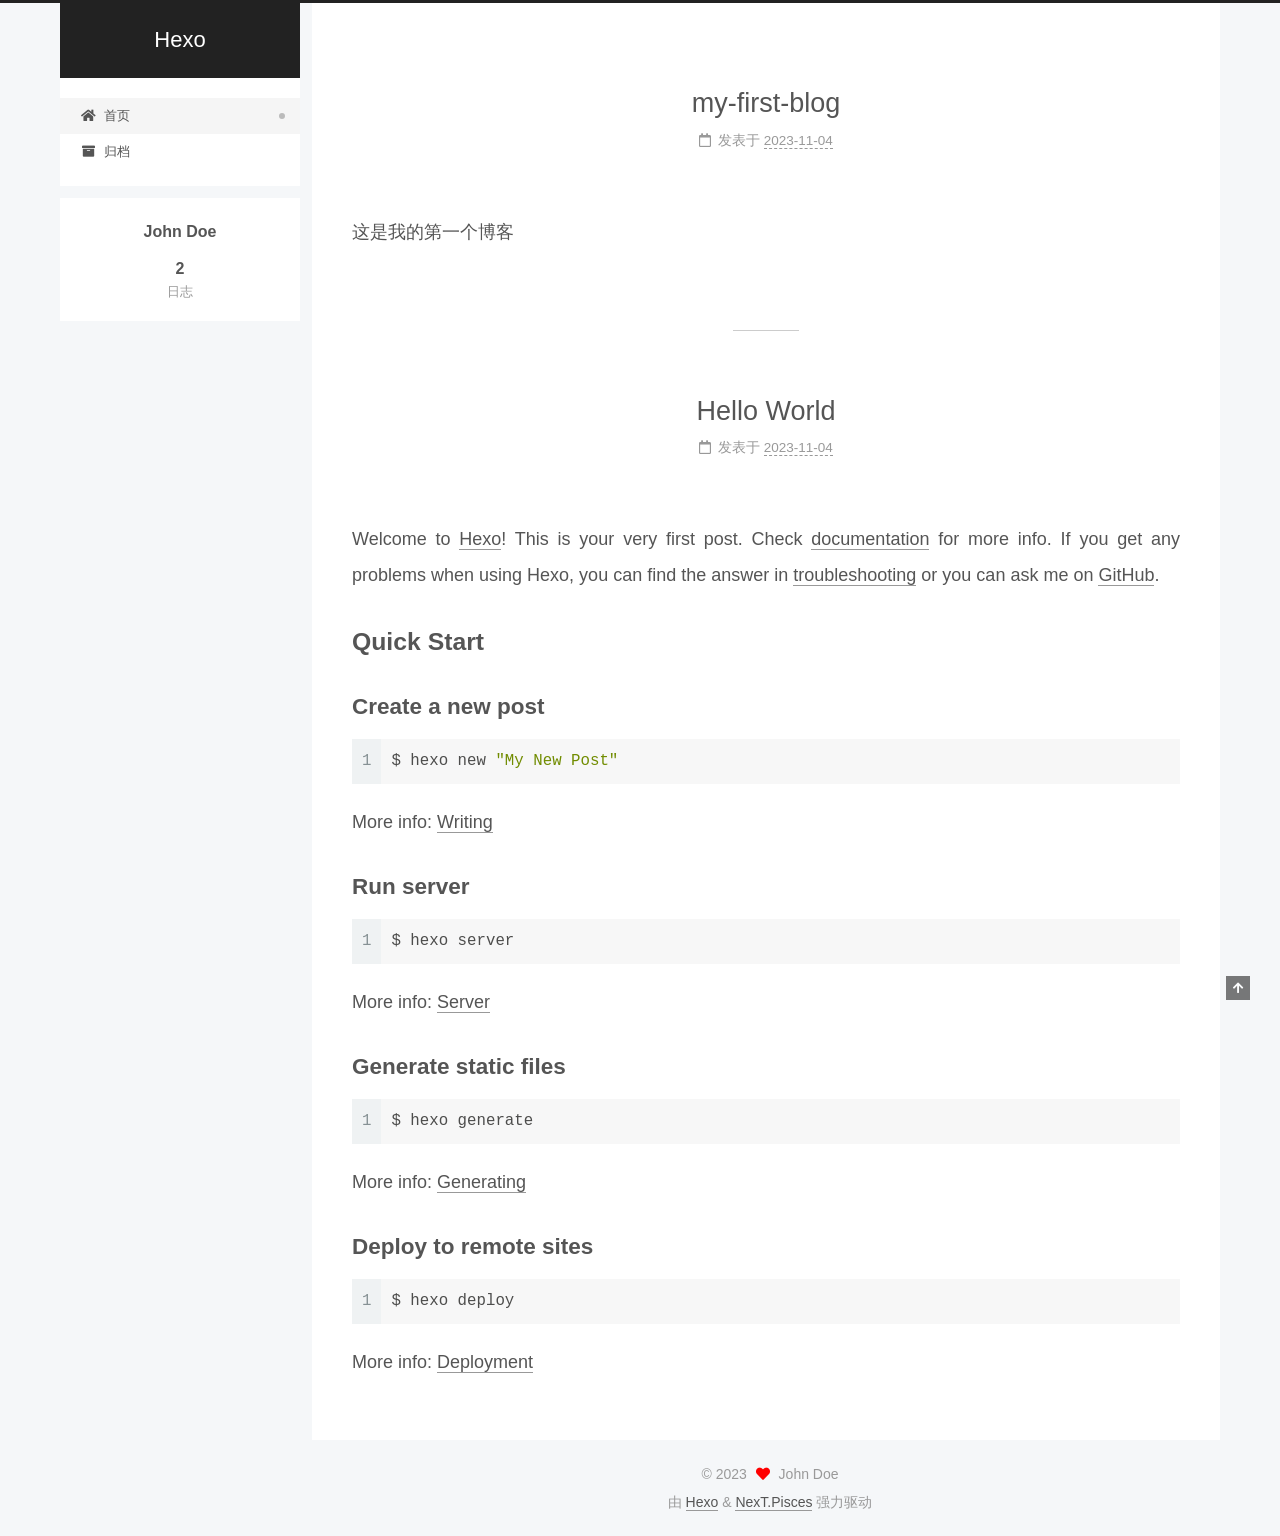
==== index.html @ f14b7c1b "Site updated: 2023-11-04 23:46:15" ====
<!DOCTYPE html>
<html lang="zh-CN">
<head>
  <meta charset="UTF-8">
<meta name="viewport" content="width=device-width, initial-scale=1, maximum-scale=2">
<meta name="theme-color" content="#222">
<meta name="generator" content="Hexo 7.0.0">
  <link rel="apple-touch-icon" sizes="180x180" href="/images/apple-touch-icon-next.png">
  <link rel="icon" type="image/png" sizes="32x32" href="/images/favicon-32x32-next.png">
  <link rel="icon" type="image/png" sizes="16x16" href="/images/favicon-16x16-next.png">
  <link rel="mask-icon" href="/images/logo.svg" color="#222">

<link rel="stylesheet" href="/css/main.css">


<link rel="stylesheet" href="/lib/font-awesome/css/all.min.css">

<script id="hexo-configurations">
    var NexT = window.NexT || {};
    var CONFIG = {"hostname":"example.com","root":"/","scheme":"Pisces","version":"7.8.0","exturl":false,"sidebar":{"position":"left","display":"post","padding":18,"offset":12,"onmobile":false},"copycode":{"enable":false,"show_result":false,"style":null},"back2top":{"enable":true,"sidebar":false,"scrollpercent":false},"bookmark":{"enable":false,"color":"#222","save":"auto"},"fancybox":false,"mediumzoom":false,"lazyload":false,"pangu":false,"comments":{"style":"tabs","active":null,"storage":true,"lazyload":false,"nav":null},"algolia":{"hits":{"per_page":10},"labels":{"input_placeholder":"Search for Posts","hits_empty":"We didn't find any results for the search: ${query}","hits_stats":"${hits} results found in ${time} ms"}},"localsearch":{"enable":false,"trigger":"auto","top_n_per_article":1,"unescape":false,"preload":false},"motion":{"enable":true,"async":false,"transition":{"post_block":"fadeIn","post_header":"slideDownIn","post_body":"slideDownIn","coll_header":"slideLeftIn","sidebar":"slideUpIn"}}};
  </script>

  <meta property="og:type" content="website">
<meta property="og:title" content="Hexo">
<meta property="og:url" content="http://example.com/index.html">
<meta property="og:site_name" content="Hexo">
<meta property="og:locale" content="zh_CN">
<meta property="article:author" content="John Doe">
<meta name="twitter:card" content="summary">

<link rel="canonical" href="http://example.com/">


<script id="page-configurations">
  // https://hexo.io/docs/variables.html
  CONFIG.page = {
    sidebar: "",
    isHome : true,
    isPost : false,
    lang   : 'zh-CN'
  };
</script>

  <title>Hexo</title>
  






  <noscript>
  <style>
  .use-motion .brand,
  .use-motion .menu-item,
  .sidebar-inner,
  .use-motion .post-block,
  .use-motion .pagination,
  .use-motion .comments,
  .use-motion .post-header,
  .use-motion .post-body,
  .use-motion .collection-header { opacity: initial; }

  .use-motion .site-title,
  .use-motion .site-subtitle {
    opacity: initial;
    top: initial;
  }

  .use-motion .logo-line-before i { left: initial; }
  .use-motion .logo-line-after i { right: initial; }
  </style>
</noscript>

</head>

<body itemscope itemtype="http://schema.org/WebPage">
  <div class="container use-motion">
    <div class="headband"></div>

    <header class="header" itemscope itemtype="http://schema.org/WPHeader">
      <div class="header-inner"><div class="site-brand-container">
  <div class="site-nav-toggle">
    <div class="toggle" aria-label="切换导航栏">
      <span class="toggle-line toggle-line-first"></span>
      <span class="toggle-line toggle-line-middle"></span>
      <span class="toggle-line toggle-line-last"></span>
    </div>
  </div>

  <div class="site-meta">

    <a href="/" class="brand" rel="start">
      <span class="logo-line-before"><i></i></span>
      <h1 class="site-title">Hexo</h1>
      <span class="logo-line-after"><i></i></span>
    </a>
  </div>

  <div class="site-nav-right">
    <div class="toggle popup-trigger">
    </div>
  </div>
</div>




<nav class="site-nav">
  <ul id="menu" class="main-menu menu">
        <li class="menu-item menu-item-home">

    <a href="/" rel="section"><i class="fa fa-home fa-fw"></i>首页</a>

  </li>
        <li class="menu-item menu-item-archives">

    <a href="/archives/" rel="section"><i class="fa fa-archive fa-fw"></i>归档</a>

  </li>
  </ul>
</nav>




</div>
    </header>

    
  <div class="back-to-top">
    <i class="fa fa-arrow-up"></i>
    <span>0%</span>
  </div>


    <main class="main">
      <div class="main-inner">
        <div class="content-wrap">
          

          <div class="content index posts-expand">
            
      
  
  
  <article itemscope itemtype="http://schema.org/Article" class="post-block" lang="zh-CN">
    <link itemprop="mainEntityOfPage" href="http://example.com/2023/11/04/my-first-blog/">

    <span hidden itemprop="author" itemscope itemtype="http://schema.org/Person">
      <meta itemprop="image" content="/images/avatar.gif">
      <meta itemprop="name" content="John Doe">
      <meta itemprop="description" content="">
    </span>

    <span hidden itemprop="publisher" itemscope itemtype="http://schema.org/Organization">
      <meta itemprop="name" content="Hexo">
    </span>
      <header class="post-header">
        <h2 class="post-title" itemprop="name headline">
          
            <a href="/2023/11/04/my-first-blog/" class="post-title-link" itemprop="url">my-first-blog</a>
        </h2>

        <div class="post-meta">
            <span class="post-meta-item">
              <span class="post-meta-item-icon">
                <i class="far fa-calendar"></i>
              </span>
              <span class="post-meta-item-text">发表于</span>
              

              <time title="创建时间：2023-11-04 23:34:27 / 修改时间：23:35:13" itemprop="dateCreated datePublished" datetime="2023-11-04T23:34:27+08:00">2023-11-04</time>
            </span>

          

        </div>
      </header>

    
    
    
    <div class="post-body" itemprop="articleBody">

      
          <p>这是我的第一个博客</p>

      
    </div>

    
    
    
      <footer class="post-footer">
        <div class="post-eof"></div>
      </footer>
  </article>
  
  
  

      
  
  
  <article itemscope itemtype="http://schema.org/Article" class="post-block" lang="zh-CN">
    <link itemprop="mainEntityOfPage" href="http://example.com/2023/11/04/hello-world/">

    <span hidden itemprop="author" itemscope itemtype="http://schema.org/Person">
      <meta itemprop="image" content="/images/avatar.gif">
      <meta itemprop="name" content="John Doe">
      <meta itemprop="description" content="">
    </span>

    <span hidden itemprop="publisher" itemscope itemtype="http://schema.org/Organization">
      <meta itemprop="name" content="Hexo">
    </span>
      <header class="post-header">
        <h2 class="post-title" itemprop="name headline">
          
            <a href="/2023/11/04/hello-world/" class="post-title-link" itemprop="url">Hello World</a>
        </h2>

        <div class="post-meta">
            <span class="post-meta-item">
              <span class="post-meta-item-icon">
                <i class="far fa-calendar"></i>
              </span>
              <span class="post-meta-item-text">发表于</span>

              <time title="创建时间：2023-11-04 23:17:12" itemprop="dateCreated datePublished" datetime="2023-11-04T23:17:12+08:00">2023-11-04</time>
            </span>

          

        </div>
      </header>

    
    
    
    <div class="post-body" itemprop="articleBody">

      
          <p>Welcome to <a target="_blank" rel="noopener" href="https://hexo.io/">Hexo</a>! This is your very first post. Check <a target="_blank" rel="noopener" href="https://hexo.io/docs/">documentation</a> for more info. If you get any problems when using Hexo, you can find the answer in <a target="_blank" rel="noopener" href="https://hexo.io/docs/troubleshooting.html">troubleshooting</a> or you can ask me on <a target="_blank" rel="noopener" href="https://github.com/hexojs/hexo/issues">GitHub</a>.</p>
<h2 id="Quick-Start"><a href="#Quick-Start" class="headerlink" title="Quick Start"></a>Quick Start</h2><h3 id="Create-a-new-post"><a href="#Create-a-new-post" class="headerlink" title="Create a new post"></a>Create a new post</h3><figure class="highlight bash"><table><tr><td class="gutter"><pre><span class="line">1</span><br></pre></td><td class="code"><pre><span class="line">$ hexo new <span class="string">&quot;My New Post&quot;</span></span><br></pre></td></tr></table></figure>

<p>More info: <a target="_blank" rel="noopener" href="https://hexo.io/docs/writing.html">Writing</a></p>
<h3 id="Run-server"><a href="#Run-server" class="headerlink" title="Run server"></a>Run server</h3><figure class="highlight bash"><table><tr><td class="gutter"><pre><span class="line">1</span><br></pre></td><td class="code"><pre><span class="line">$ hexo server</span><br></pre></td></tr></table></figure>

<p>More info: <a target="_blank" rel="noopener" href="https://hexo.io/docs/server.html">Server</a></p>
<h3 id="Generate-static-files"><a href="#Generate-static-files" class="headerlink" title="Generate static files"></a>Generate static files</h3><figure class="highlight bash"><table><tr><td class="gutter"><pre><span class="line">1</span><br></pre></td><td class="code"><pre><span class="line">$ hexo generate</span><br></pre></td></tr></table></figure>

<p>More info: <a target="_blank" rel="noopener" href="https://hexo.io/docs/generating.html">Generating</a></p>
<h3 id="Deploy-to-remote-sites"><a href="#Deploy-to-remote-sites" class="headerlink" title="Deploy to remote sites"></a>Deploy to remote sites</h3><figure class="highlight bash"><table><tr><td class="gutter"><pre><span class="line">1</span><br></pre></td><td class="code"><pre><span class="line">$ hexo deploy</span><br></pre></td></tr></table></figure>

<p>More info: <a target="_blank" rel="noopener" href="https://hexo.io/docs/one-command-deployment.html">Deployment</a></p>

      
    </div>

    
    
    
      <footer class="post-footer">
        <div class="post-eof"></div>
      </footer>
  </article>
  
  
  


  



          </div>
          

<script>
  window.addEventListener('tabs:register', () => {
    let { activeClass } = CONFIG.comments;
    if (CONFIG.comments.storage) {
      activeClass = localStorage.getItem('comments_active') || activeClass;
    }
    if (activeClass) {
      let activeTab = document.querySelector(`a[href="#comment-${activeClass}"]`);
      if (activeTab) {
        activeTab.click();
      }
    }
  });
  if (CONFIG.comments.storage) {
    window.addEventListener('tabs:click', event => {
      if (!event.target.matches('.tabs-comment .tab-content .tab-pane')) return;
      let commentClass = event.target.classList[1];
      localStorage.setItem('comments_active', commentClass);
    });
  }
</script>

        </div>
          
  
  <div class="toggle sidebar-toggle">
    <span class="toggle-line toggle-line-first"></span>
    <span class="toggle-line toggle-line-middle"></span>
    <span class="toggle-line toggle-line-last"></span>
  </div>

  <aside class="sidebar">
    <div class="sidebar-inner">

      <ul class="sidebar-nav motion-element">
        <li class="sidebar-nav-toc">
          文章目录
        </li>
        <li class="sidebar-nav-overview">
          站点概览
        </li>
      </ul>

      <!--noindex-->
      <div class="post-toc-wrap sidebar-panel">
      </div>
      <!--/noindex-->

      <div class="site-overview-wrap sidebar-panel">
        <div class="site-author motion-element" itemprop="author" itemscope itemtype="http://schema.org/Person">
  <p class="site-author-name" itemprop="name">John Doe</p>
  <div class="site-description" itemprop="description"></div>
</div>
<div class="site-state-wrap motion-element">
  <nav class="site-state">
      <div class="site-state-item site-state-posts">
          <a href="/archives/">
        
          <span class="site-state-item-count">2</span>
          <span class="site-state-item-name">日志</span>
        </a>
      </div>
  </nav>
</div>



      </div>

    </div>
  </aside>
  <div id="sidebar-dimmer"></div>


      </div>
    </main>

    <footer class="footer">
      <div class="footer-inner">
        

        

<div class="copyright">
  
  &copy; 
  <span itemprop="copyrightYear">2023</span>
  <span class="with-love">
    <i class="fa fa-heart"></i>
  </span>
  <span class="author" itemprop="copyrightHolder">John Doe</span>
</div>
  <div class="powered-by">由 <a href="https://hexo.io/" class="theme-link" rel="noopener" target="_blank">Hexo</a> & <a href="https://pisces.theme-next.org/" class="theme-link" rel="noopener" target="_blank">NexT.Pisces</a> 强力驱动
  </div>

        








      </div>
    </footer>
  </div>

  
  <script src="/lib/anime.min.js"></script>
  <script src="/lib/velocity/velocity.min.js"></script>
  <script src="/lib/velocity/velocity.ui.min.js"></script>

<script src="/js/utils.js"></script>

<script src="/js/motion.js"></script>


<script src="/js/schemes/pisces.js"></script>


<script src="/js/next-boot.js"></script>




  















  

  

</body>
</html>
---- css/main.css ----
:root {
  --body-bg-color: #f5f7f9;
  --content-bg-color: #fff;
  --card-bg-color: #f5f5f5;
  --text-color: #555;
  --blockquote-color: #666;
  --link-color: #555;
  --link-hover-color: #222;
  --brand-color: #fff;
  --brand-hover-color: #fff;
  --table-row-odd-bg-color: #f9f9f9;
  --table-row-hover-bg-color: #f5f5f5;
  --menu-item-bg-color: #f5f5f5;
  --btn-default-bg: #fff;
  --btn-default-color: #555;
  --btn-default-border-color: #555;
  --btn-default-hover-bg: #222;
  --btn-default-hover-color: #fff;
  --btn-default-hover-border-color: #222;
}
html {
  line-height: 1.15; /* 1 */
  -webkit-text-size-adjust: 100%; /* 2 */
}
body {
  margin: 0;
}
main {
  display: block;
}
h1 {
  font-size: 2em;
  margin: 0.67em 0;
}
hr {
  box-sizing: content-box; /* 1 */
  height: 0; /* 1 */
  overflow: visible; /* 2 */
}
pre {
  font-family: monospace, monospace; /* 1 */
  font-size: 1em; /* 2 */
}
a {
  background: transparent;
}
abbr[title] {
  border-bottom: none; /* 1 */
  text-decoration: underline; /* 2 */
  text-decoration: underline dotted; /* 2 */
}
b,
strong {
  font-weight: bolder;
}
code,
kbd,
samp {
  font-family: monospace, monospace; /* 1 */
  font-size: 1em; /* 2 */
}
small {
  font-size: 80%;
}
sub,
sup {
  font-size: 75%;
  line-height: 0;
  position: relative;
  vertical-align: baseline;
}
sub {
  bottom: -0.25em;
}
sup {
  top: -0.5em;
}
img {
  border-style: none;
}
button,
input,
optgroup,
select,
textarea {
  font-family: inherit; /* 1 */
  font-size: 100%; /* 1 */
  line-height: 1.15; /* 1 */
  margin: 0; /* 2 */
}
button,
input {
/* 1 */
  overflow: visible;
}
button,
select {
/* 1 */
  text-transform: none;
}
button,
[type='button'],
[type='reset'],
[type='submit'] {
  -webkit-appearance: button;
}
button::-moz-focus-inner,
[type='button']::-moz-focus-inner,
[type='reset']::-moz-focus-inner,
[type='submit']::-moz-focus-inner {
  border-style: none;
  padding: 0;
}
button:-moz-focusring,
[type='button']:-moz-focusring,
[type='reset']:-moz-focusring,
[type='submit']:-moz-focusring {
  outline: 1px dotted ButtonText;
}
fieldset {
  padding: 0.35em 0.75em 0.625em;
}
legend {
  box-sizing: border-box; /* 1 */
  color: inherit; /* 2 */
  display: table; /* 1 */
  max-width: 100%; /* 1 */
  padding: 0; /* 3 */
  white-space: normal; /* 1 */
}
progress {
  vertical-align: baseline;
}
textarea {
  overflow: auto;
}
[type='checkbox'],
[type='radio'] {
  box-sizing: border-box; /* 1 */
  padding: 0; /* 2 */
}
[type='number']::-webkit-inner-spin-button,
[type='number']::-webkit-outer-spin-button {
  height: auto;
}
[type='search'] {
  outline-offset: -2px; /* 2 */
  -webkit-appearance: textfield; /* 1 */
}
[type='search']::-webkit-search-decoration {
  -webkit-appearance: none;
}
::-webkit-file-upload-button {
  font: inherit; /* 2 */
  -webkit-appearance: button; /* 1 */
}
details {
  display: block;
}
summary {
  display: list-item;
}
template {
  display: none;
}
[hidden] {
  display: none;
}
::selection {
  background: #262a30;
  color: #eee;
}
html,
body {
  height: 100%;
}
body {
  background: var(--body-bg-color);
  color: var(--text-color);
  font-family: 'Lato', "PingFang SC", "Microsoft YaHei", sans-serif;
  font-size: 1em;
  line-height: 2;
}
@media (max-width: 991px) {
  body {
    padding-left: 0 !important;
    padding-right: 0 !important;
  }
}
h1,
h2,
h3,
h4,
h5,
h6 {
  font-family: 'Lato', "PingFang SC", "Microsoft YaHei", sans-serif;
  font-weight: bold;
  line-height: 1.5;
  margin: 20px 0 15px;
}
h1 {
  font-size: 1.5em;
}
h2 {
  font-size: 1.375em;
}
h3 {
  font-size: 1.25em;
}
h4 {
  font-size: 1.125em;
}
h5 {
  font-size: 1em;
}
h6 {
  font-size: 0.875em;
}
p {
  margin: 0 0 20px 0;
}
a,
span.exturl {
  border-bottom: 1px solid #999;
  color: var(--link-color);
  outline: 0;
  text-decoration: none;
  overflow-wrap: break-word;
  word-wrap: break-word;
  cursor: pointer;
}
a:hover,
span.exturl:hover {
  border-bottom-color: var(--link-hover-color);
  color: var(--link-hover-color);
}
iframe,
img,
video {
  display: block;
  margin-left: auto;
  margin-right: auto;
  max-width: 100%;
}
hr {
  background-image: repeating-linear-gradient(-45deg, #ddd, #ddd 4px, transparent 4px, transparent 8px);
  border: 0;
  height: 3px;
  margin: 40px 0;
}
blockquote {
  border-left: 4px solid #ddd;
  color: var(--blockquote-color);
  margin: 0;
  padding: 0 15px;
}
blockquote cite::before {
  content: '-';
  padding: 0 5px;
}
dt {
  font-weight: bold;
}
dd {
  margin: 0;
  padding: 0;
}
kbd {
  background-color: #f5f5f5;
  background-image: linear-gradient(#eee, #fff, #eee);
  border: 1px solid #ccc;
  border-radius: 0.2em;
  box-shadow: 0.1em 0.1em 0.2em rgba(0,0,0,0.1);
  color: #555;
  font-family: inherit;
  padding: 0.1em 0.3em;
  white-space: nowrap;
}
.table-container {
  overflow: auto;
}
table {
  border-collapse: collapse;
  border-spacing: 0;
  font-size: 0.875em;
  margin: 0 0 20px 0;
  width: 100%;
}
tbody tr:nth-of-type(odd) {
  background: var(--table-row-odd-bg-color);
}
tbody tr:hover {
  background: var(--table-row-hover-bg-color);
}
caption,
th,
td {
  font-weight: normal;
  padding: 8px;
  vertical-align: middle;
}
th,
td {
  border: 1px solid #ddd;
  border-bottom: 3px solid #ddd;
}
th {
  font-weight: 700;
  padding-bottom: 10px;
}
td {
  border-bottom-width: 1px;
}
.btn {
  background: var(--btn-default-bg);
  border: 2px solid var(--btn-default-border-color);
  border-radius: 2px;
  color: var(--btn-default-color);
  display: inline-block;
  font-size: 0.875em;
  line-height: 2;
  padding: 0 20px;
  text-decoration: none;
  transition-property: background-color;
  transition-delay: 0s;
  transition-duration: 0.2s;
  transition-timing-function: ease-in-out;
}
.btn:hover {
  background: var(--btn-default-hover-bg);
  border-color: var(--btn-default-hover-border-color);
  color: var(--btn-default-hover-color);
}
.btn + .btn {
  margin: 0 0 8px 8px;
}
.btn .fa-fw {
  text-align: left;
  width: 1.285714285714286em;
}
.toggle {
  line-height: 0;
}
.toggle .toggle-line {
  background: #fff;
  display: inline-block;
  height: 2px;
  left: 0;
  position: relative;
  top: 0;
  transition: all 0.4s;
  vertical-align: top;
  width: 100%;
}
.toggle .toggle-line:not(:first-child) {
  margin-top: 3px;
}
.toggle.toggle-arrow .toggle-line-first {
  left: 50%;
  top: 2px;
  transform: rotate(45deg);
  width: 50%;
}
.toggle.toggle-arrow .toggle-line-middle {
  left: 2px;
  width: 90%;
}
.toggle.toggle-arrow .toggle-line-last {
  left: 50%;
  top: -2px;
  transform: rotate(-45deg);
  width: 50%;
}
.toggle.toggle-close .toggle-line-first {
  transform: rotate(-45deg);
  top: 5px;
}
.toggle.toggle-close .toggle-line-middle {
  opacity: 0;
}
.toggle.toggle-close .toggle-line-last {
  transform: rotate(45deg);
  top: -5px;
}
.highlight,
pre {
  background: #f7f7f7;
  color: #4d4d4c;
  line-height: 1.6;
  margin: 0 auto 20px;
}
pre,
code {
  font-family: consolas, Menlo, monospace, "PingFang SC", "Microsoft YaHei";
}
code {
  background: #eee;
  border-radius: 3px;
  color: #555;
  padding: 2px 4px;
  overflow-wrap: break-word;
  word-wrap: break-word;
}
.highlight *::selection {
  background: #d6d6d6;
}
.highlight pre {
  border: 0;
  margin: 0;
  padding: 10px 0;
}
.highlight table {
  border: 0;
  margin: 0;
  width: auto;
}
.highlight td {
  border: 0;
  padding: 0;
}
.highlight figcaption {
  background: #eff2f3;
  color: #4d4d4c;
  display: flex;
  font-size: 0.875em;
  justify-content: space-between;
  line-height: 1.2;
  padding: 0.5em;
}
.highlight figcaption a {
  color: #4d4d4c;
}
.highlight figcaption a:hover {
  border-bottom-color: #4d4d4c;
}
.highlight .gutter {
  -moz-user-select: none;
  -ms-user-select: none;
  -webkit-user-select: none;
  user-select: none;
}
.highlight .gutter pre {
  background: #eff2f3;
  color: #869194;
  padding-left: 10px;
  padding-right: 10px;
  text-align: right;
}
.highlight .code pre {
  background: #f7f7f7;
  padding-left: 10px;
  width: 100%;
}
.gist table {
  width: auto;
}
.gist table td {
  border: 0;
}
pre {
  overflow: auto;
  padding: 10px;
}
pre code {
  background: none;
  color: #4d4d4c;
  font-size: 0.875em;
  padding: 0;
  text-shadow: none;
}
pre .deletion {
  background: #fdd;
}
pre .addition {
  background: #dfd;
}
pre .meta {
  color: #eab700;
  -moz-user-select: none;
  -ms-user-select: none;
  -webkit-user-select: none;
  user-select: none;
}
pre .comment {
  color: #8e908c;
}
pre .variable,
pre .attribute,
pre .tag,
pre .name,
pre .regexp,
pre .ruby .constant,
pre .xml .tag .title,
pre .xml .pi,
pre .xml .doctype,
pre .html .doctype,
pre .css .id,
pre .css .class,
pre .css .pseudo {
  color: #c82829;
}
pre .number,
pre .preprocessor,
pre .built_in,
pre .builtin-name,
pre .literal,
pre .params,
pre .constant,
pre .command {
  color: #f5871f;
}
pre .ruby .class .title,
pre .css .rules .attribute,
pre .string,
pre .symbol,
pre .value,
pre .inheritance,
pre .header,
pre .ruby .symbol,
pre .xml .cdata,
pre .special,
pre .formula {
  color: #718c00;
}
pre .title,
pre .css .hexcolor {
  color: #3e999f;
}
pre .function,
pre .python .decorator,
pre .python .title,
pre .ruby .function .title,
pre .ruby .title .keyword,
pre .perl .sub,
pre .javascript .title,
pre .coffeescript .title {
  color: #4271ae;
}
pre .keyword,
pre .javascript .function {
  color: #8959a8;
}
.blockquote-center {
  border-left: none;
  margin: 40px 0;
  padding: 0;
  position: relative;
  text-align: center;
}
.blockquote-center .fa {
  display: block;
  opacity: 0.6;
  position: absolute;
  width: 100%;
}
.blockquote-center .fa-quote-left {
  border-top: 1px solid #ccc;
  text-align: left;
  top: -20px;
}
.blockquote-center .fa-quote-right {
  border-bottom: 1px solid #ccc;
  text-align: right;
  bottom: -20px;
}
.blockquote-center p,
.blockquote-center div {
  text-align: center;
}
.post-body .group-picture img {
  margin: 0 auto;
  padding: 0 3px;
}
.group-picture-row {
  margin-bottom: 6px;
  overflow: hidden;
}
.group-picture-column {
  float: left;
  margin-bottom: 10px;
}
.post-body .label {
  color: #555;
  display: inline;
  padding: 0 2px;
}
.post-body .label.default {
  background: #f0f0f0;
}
.post-body .label.primary {
  background: #efe6f7;
}
.post-body .label.info {
  background: #e5f2f8;
}
.post-body .label.success {
  background: #e7f4e9;
}
.post-body .label.warning {
  background: #fcf6e1;
}
.post-body .label.danger {
  background: #fae8eb;
}
.post-body .tabs {
  margin-bottom: 20px;
}
.post-body .tabs,
.tabs-comment {
  display: block;
  padding-top: 10px;
  position: relative;
}
.post-body .tabs ul.nav-tabs,
.tabs-comment ul.nav-tabs {
  display: flex;
  flex-wrap: wrap;
  margin: 0;
  margin-bottom: -1px;
  padding: 0;
}
@media (max-width: 413px) {
  .post-body .tabs ul.nav-tabs,
  .tabs-comment ul.nav-tabs {
    display: block;
    margin-bottom: 5px;
  }
}
.post-body .tabs ul.nav-tabs li.tab,
.tabs-comment ul.nav-tabs li.tab {
  border-bottom: 1px solid #ddd;
  border-left: 1px solid transparent;
  border-right: 1px solid transparent;
  border-top: 3px solid transparent;
  flex-grow: 1;
  list-style-type: none;
  border-radius: 0 0 0 0;
}
@media (max-width: 413px) {
  .post-body .tabs ul.nav-tabs li.tab,
  .tabs-comment ul.nav-tabs li.tab {
    border-bottom: 1px solid transparent;
    border-left: 3px solid transparent;
    border-right: 1px solid transparent;
    border-top: 1px solid transparent;
  }
}
@media (max-width: 413px) {
  .post-body .tabs ul.nav-tabs li.tab,
  .tabs-comment ul.nav-tabs li.tab {
    border-radius: 0;
  }
}
.post-body .tabs ul.nav-tabs li.tab a,
.tabs-comment ul.nav-tabs li.tab a {
  border-bottom: initial;
  display: block;
  line-height: 1.8;
  outline: 0;
  padding: 0.25em 0.75em;
  text-align: center;
  transition-delay: 0s;
  transition-duration: 0.2s;
  transition-timing-function: ease-out;
}
.post-body .tabs ul.nav-tabs li.tab a i,
.tabs-comment ul.nav-tabs li.tab a i {
  width: 1.285714285714286em;
}
.post-body .tabs ul.nav-tabs li.tab.active,
.tabs-comment ul.nav-tabs li.tab.active {
  border-bottom: 1px solid transparent;
  border-left: 1px solid #ddd;
  border-right: 1px solid #ddd;
  border-top: 3px solid #fc6423;
}
@media (max-width: 413px) {
  .post-body .tabs ul.nav-tabs li.tab.active,
  .tabs-comment ul.nav-tabs li.tab.active {
    border-bottom: 1px solid #ddd;
    border-left: 3px solid #fc6423;
    border-right: 1px solid #ddd;
    border-top: 1px solid #ddd;
  }
}
.post-body .tabs ul.nav-tabs li.tab.active a,
.tabs-comment ul.nav-tabs li.tab.active a {
  color: var(--link-color);
  cursor: default;
}
.post-body .tabs .tab-content .tab-pane,
.tabs-comment .tab-content .tab-pane {
  border: 1px solid #ddd;
  border-top: 0;
  padding: 20px 20px 0 20px;
  border-radius: 0;
}
.post-body .tabs .tab-content .tab-pane:not(.active),
.tabs-comment .tab-content .tab-pane:not(.active) {
  display: none;
}
.post-body .tabs .tab-content .tab-pane.active,
.tabs-comment .tab-content .tab-pane.active {
  display: block;
}
.post-body .tabs .tab-content .tab-pane.active:nth-of-type(1),
.tabs-comment .tab-content .tab-pane.active:nth-of-type(1) {
  border-radius: 0 0 0 0;
}
@media (max-width: 413px) {
  .post-body .tabs .tab-content .tab-pane.active:nth-of-type(1),
  .tabs-comment .tab-content .tab-pane.active:nth-of-type(1) {
    border-radius: 0;
  }
}
.post-body .note {
  border-radius: 3px;
  margin-bottom: 20px;
  padding: 1em;
  position: relative;
  border: 1px solid #eee;
  border-left-width: 5px;
}
.post-body .note h2,
.post-body .note h3,
.post-body .note h4,
.post-body .note h5,
.post-body .note h6 {
  margin-top: 0;
  border-bottom: initial;
  margin-bottom: 0;
  padding-top: 0;
}
.post-body .note p:first-child,
.post-body .note ul:first-child,
.post-body .note ol:first-child,
.post-body .note table:first-child,
.post-body .note pre:first-child,
.post-body .note blockquote:first-child,
.post-body .note img:first-child {
  margin-top: 0;
}
.post-body .note p:last-child,
.post-body .note ul:last-child,
.post-body .note ol:last-child,
.post-body .note table:last-child,
.post-body .note pre:last-child,
.post-body .note blockquote:last-child,
.post-body .note img:last-child {
  margin-bottom: 0;
}
.post-body .note.default {
  border-left-color: #777;
}
.post-body .note.default h2,
.post-body .note.default h3,
.post-body .note.default h4,
.post-body .note.default h5,
.post-body .note.default h6 {
  color: #777;
}
.post-body .note.primary {
  border-left-color: #6f42c1;
}
.post-body .note.primary h2,
.post-body .note.primary h3,
.post-body .note.primary h4,
.post-body .note.primary h5,
.post-body .note.primary h6 {
  color: #6f42c1;
}
.post-body .note.info {
  border-left-color: #428bca;
}
.post-body .note.info h2,
.post-body .note.info h3,
.post-body .note.info h4,
.post-body .note.info h5,
.post-body .note.info h6 {
  color: #428bca;
}
.post-body .note.success {
  border-left-color: #5cb85c;
}
.post-body .note.success h2,
.post-body .note.success h3,
.post-body .note.success h4,
.post-body .note.success h5,
.post-body .note.success h6 {
  color: #5cb85c;
}
.post-body .note.warning {
  border-left-color: #f0ad4e;
}
.post-body .note.warning h2,
.post-body .note.warning h3,
.post-body .note.warning h4,
.post-body .note.warning h5,
.post-body .note.warning h6 {
  color: #f0ad4e;
}
.post-body .note.danger {
  border-left-color: #d9534f;
}
.post-body .note.danger h2,
.post-body .note.danger h3,
.post-body .note.danger h4,
.post-body .note.danger h5,
.post-body .note.danger h6 {
  color: #d9534f;
}
.pagination .prev,
.pagination .next,
.pagination .page-number,
.pagination .space {
  display: inline-block;
  margin: 0 10px;
  padding: 0 11px;
  position: relative;
  top: -1px;
}
@media (max-width: 767px) {
  .pagination .prev,
  .pagination .next,
  .pagination .page-number,
  .pagination .space {
    margin: 0 5px;
  }
}
.pagination {
  border-top: 1px solid #eee;
  margin: 120px 0 0;
  text-align: center;
}
.pagination .prev,
.pagination .next,
.pagination .page-number {
  border-bottom: 0;
  border-top: 1px solid #eee;
  transition-property: border-color;
  transition-delay: 0s;
  transition-duration: 0.2s;
  transition-timing-function: ease-in-out;
}
.pagination .prev:hover,
.pagination .next:hover,
.pagination .page-number:hover {
  border-top-color: #222;
}
.pagination .space {
  margin: 0;
  padding: 0;
}
.pagination .prev {
  margin-left: 0;
}
.pagination .next {
  margin-right: 0;
}
.pagination .page-number.current {
  background: #ccc;
  border-top-color: #ccc;
  color: #fff;
}
@media (max-width: 767px) {
  .pagination {
    border-top: none;
  }
  .pagination .prev,
  .pagination .next,
  .pagination .page-number {
    border-bottom: 1px solid #eee;
    border-top: 0;
    margin-bottom: 10px;
    padding: 0 10px;
  }
  .pagination .prev:hover,
  .pagination .next:hover,
  .pagination .page-number:hover {
    border-bottom-color: #222;
  }
}
.comments {
  margin-top: 60px;
  overflow: hidden;
}
.comment-button-group {
  display: flex;
  flex-wrap: wrap-reverse;
  justify-content: center;
  margin: 1em 0;
}
.comment-button-group .comment-button {
  margin: 0.1em 0.2em;
}
.comment-button-group .comment-button.active {
  background: var(--btn-default-hover-bg);
  border-color: var(--btn-default-hover-border-color);
  color: var(--btn-default-hover-color);
}
.comment-position {
  display: none;
}
.comment-position.active {
  display: block;
}
.tabs-comment {
  background: var(--content-bg-color);
  margin-top: 4em;
  padding-top: 0;
}
.tabs-comment .comments {
  border: 0;
  box-shadow: none;
  margin-top: 0;
  padding-top: 0;
}
.container {
  min-height: 100%;
  position: relative;
}
.main-inner {
  margin: 0 auto;
  width: calc(100% - 20px);
}
@media (min-width: 1200px) {
  .main-inner {
    width: 1160px;
  }
}
@media (min-width: 1600px) {
  .main-inner {
    width: 73%;
  }
}
@media (max-width: 767px) {
  .content-wrap {
    padding: 0 20px;
  }
}
.header {
  background: transparent;
}
.header-inner {
  margin: 0 auto;
  width: calc(100% - 20px);
}
@media (min-width: 1200px) {
  .header-inner {
    width: 1160px;
  }
}
@media (min-width: 1600px) {
  .header-inner {
    width: 73%;
  }
}
.site-brand-container {
  display: flex;
  flex-shrink: 0;
  padding: 0 10px;
}
.headband {
  background: #222;
  height: 3px;
}
.site-meta {
  flex-grow: 1;
  text-align: center;
}
@media (max-width: 767px) {
  .site-meta {
    text-align: center;
  }
}
.brand {
  border-bottom: none;
  color: var(--brand-color);
  display: inline-block;
  line-height: 1.375em;
  padding: 0 40px;
  position: relative;
}
.brand:hover {
  color: var(--brand-hover-color);
}
.site-title {
  font-family: 'Lato', "PingFang SC", "Microsoft YaHei", sans-serif;
  font-size: 1.375em;
  font-weight: normal;
  margin: 0;
}
.site-subtitle {
  color: #ddd;
  font-size: 0.8125em;
  margin: 10px 0;
}
.use-motion .brand {
  opacity: 0;
}
.use-motion .site-title,
.use-motion .site-subtitle,
.use-motion .custom-logo-image {
  opacity: 0;
  position: relative;
  top: -10px;
}
.site-nav-toggle,
.site-nav-right {
  display: none;
}
@media (max-width: 767px) {
  .site-nav-toggle,
  .site-nav-right {
    display: flex;
    flex-direction: column;
    justify-content: center;
  }
}
.site-nav-toggle .toggle,
.site-nav-right .toggle {
  color: var(--text-color);
  padding: 10px;
  width: 22px;
}
.site-nav-toggle .toggle .toggle-line,
.site-nav-right .toggle .toggle-line {
  background: var(--text-color);
  border-radius: 1px;
}
.site-nav {
  display: block;
}
@media (max-width: 767px) {
  .site-nav {
    clear: both;
    display: none;
  }
}
.site-nav.site-nav-on {
  display: block;
}
.menu {
  margin-top: 20px;
  padding-left: 0;
  text-align: center;
}
.menu-item {
  display: inline-block;
  list-style: none;
  margin: 0 10px;
}
@media (max-width: 767px) {
  .menu-item {
    display: block;
    margin-top: 10px;
  }
  .menu-item.menu-item-search {
    display: none;
  }
}
.menu-item a,
.menu-item span.exturl {
  border-bottom: 0;
  display: block;
  font-size: 0.8125em;
  transition-property: border-color;
  transition-delay: 0s;
  transition-duration: 0.2s;
  transition-timing-function: ease-in-out;
}
@media (hover: none) {
  .menu-item a:hover,
  .menu-item span.exturl:hover {
    border-bottom-color: transparent !important;
  }
}
.menu-item .fa,
.menu-item .fab,
.menu-item .far,
.menu-item .fas {
  margin-right: 8px;
}
.menu-item .badge {
  display: inline-block;
  font-weight: bold;
  line-height: 1;
  margin-left: 0.35em;
  margin-top: 0.35em;
  text-align: center;
  white-space: nowrap;
}
@media (max-width: 767px) {
  .menu-item .badge {
    float: right;
    margin-left: 0;
  }
}
.menu-item-active a,
.menu .menu-item a:hover,
.menu .menu-item span.exturl:hover {
  background: var(--menu-item-bg-color);
}
.use-motion .menu-item {
  opacity: 0;
}
.sidebar {
  background: #222;
  bottom: 0;
  box-shadow: inset 0 2px 6px #000;
  position: fixed;
  top: 0;
}
@media (max-width: 991px) {
  .sidebar {
    display: none;
  }
}
.sidebar-inner {
  color: #999;
  padding: 18px 10px;
  text-align: center;
}
.cc-license {
  margin-top: 10px;
  text-align: center;
}
.cc-license .cc-opacity {
  border-bottom: none;
  opacity: 0.7;
}
.cc-license .cc-opacity:hover {
  opacity: 0.9;
}
.cc-license img {
  display: inline-block;
}
.site-author-image {
  border: 1px solid #eee;
  display: block;
  margin: 0 auto;
  max-width: 120px;
  padding: 2px;
}
.site-author-name {
  color: var(--text-color);
  font-weight: 600;
  margin: 0;
  text-align: center;
}
.site-description {
  color: #999;
  font-size: 0.8125em;
  margin-top: 0;
  text-align: center;
}
.links-of-author {
  margin-top: 15px;
}
.links-of-author a,
.links-of-author span.exturl {
  border-bottom-color: #555;
  display: inline-block;
  font-size: 0.8125em;
  margin-bottom: 10px;
  margin-right: 10px;
  vertical-align: middle;
}
.links-of-author a::before,
.links-of-author span.exturl::before {
  background: #1f52ff;
  border-radius: 50%;
  content: ' ';
  display: inline-block;
  height: 4px;
  margin-right: 3px;
  vertical-align: middle;
  width: 4px;
}
.sidebar-button {
  margin-top: 15px;
}
.sidebar-button a {
  border: 1px solid #fc6423;
  border-radius: 4px;
  color: #fc6423;
  display: inline-block;
  padding: 0 15px;
}
.sidebar-button a .fa,
.sidebar-button a .fab,
.sidebar-button a .far,
.sidebar-button a .fas {
  margin-right: 5px;
}
.sidebar-button a:hover {
  background: #fc6423;
  border: 1px solid #fc6423;
  color: #fff;
}
.sidebar-button a:hover .fa,
.sidebar-button a:hover .fab,
.sidebar-button a:hover .far,
.sidebar-button a:hover .fas {
  color: #fff;
}
.links-of-blogroll {
  font-size: 0.8125em;
  margin-top: 10px;
}
.links-of-blogroll-title {
  font-size: 0.875em;
  font-weight: 600;
  margin-top: 0;
}
.links-of-blogroll-list {
  list-style: none;
  margin: 0;
  padding: 0;
}
#sidebar-dimmer {
  display: none;
}
@media (max-width: 767px) {
  #sidebar-dimmer {
    background: #000;
    display: block;
    height: 100%;
    left: 100%;
    opacity: 0;
    position: fixed;
    top: 0;
    width: 100%;
    z-index: 1100;
  }
  .sidebar-active + #sidebar-dimmer {
    opacity: 0.7;
    transform: translateX(-100%);
    transition: opacity 0.5s;
  }
}
.sidebar-nav {
  margin: 0;
  padding-bottom: 20px;
  padding-left: 0;
}
.sidebar-nav li {
  border-bottom: 1px solid transparent;
  color: var(--text-color);
  cursor: pointer;
  display: inline-block;
  font-size: 0.875em;
}
.sidebar-nav li.sidebar-nav-overview {
  margin-left: 10px;
}
.sidebar-nav li:hover {
  color: #fc6423;
}
.sidebar-nav .sidebar-nav-active {
  border-bottom-color: #fc6423;
  color: #fc6423;
}
.sidebar-nav .sidebar-nav-active:hover {
  color: #fc6423;
}
.sidebar-panel {
  display: none;
  overflow-x: hidden;
  overflow-y: auto;
}
.sidebar-panel-active {
  display: block;
}
.sidebar-toggle {
  background: #222;
  bottom: 45px;
  cursor: pointer;
  height: 14px;
  left: 30px;
  padding: 5px;
  position: fixed;
  width: 14px;
  z-index: 1300;
}
@media (max-width: 991px) {
  .sidebar-toggle {
    left: 20px;
    opacity: 0.8;
    display: none;
  }
}
.sidebar-toggle:hover .toggle-line {
  background: #fc6423;
}
.post-toc {
  font-size: 0.875em;
}
.post-toc ol {
  list-style: none;
  margin: 0;
  padding: 0 2px 5px 10px;
  text-align: left;
}
.post-toc ol > ol {
  padding-left: 0;
}
.post-toc ol a {
  transition-property: all;
  transition-delay: 0s;
  transition-duration: 0.2s;
  transition-timing-function: ease-in-out;
}
.post-toc .nav-item {
  line-height: 1.8;
  overflow: hidden;
  text-overflow: ellipsis;
  white-space: nowrap;
}
.post-toc .nav .nav-child {
  display: none;
}
.post-toc .nav .active > .nav-child {
  display: block;
}
.post-toc .nav .active-current > .nav-child {
  display: block;
}
.post-toc .nav .active-current > .nav-child > .nav-item {
  display: block;
}
.post-toc .nav .active > a {
  border-bottom-color: #fc6423;
  color: #fc6423;
}
.post-toc .nav .active-current > a {
  color: #fc6423;
}
.post-toc .nav .active-current > a:hover {
  color: #fc6423;
}
.site-state {
  display: flex;
  justify-content: center;
  line-height: 1.4;
  margin-top: 10px;
  overflow: hidden;
  text-align: center;
  white-space: nowrap;
}
.site-state-item {
  padding: 0 15px;
}
.site-state-item:not(:first-child) {
  border-left: 1px solid #eee;
}
.site-state-item a {
  border-bottom: none;
}
.site-state-item-count {
  display: block;
  font-size: 1em;
  font-weight: 600;
  text-align: center;
}
.site-state-item-name {
  color: #999;
  font-size: 0.8125em;
}
.footer {
  color: #999;
  font-size: 0.875em;
  padding: 20px 0;
}
.footer.footer-fixed {
  bottom: 0;
  left: 0;
  position: absolute;
  right: 0;
}
.footer-inner {
  box-sizing: border-box;
  margin: 0 auto;
  text-align: center;
  width: calc(100% - 20px);
}
@media (min-width: 1200px) {
  .footer-inner {
    width: 1160px;
  }
}
@media (min-width: 1600px) {
  .footer-inner {
    width: 73%;
  }
}
.languages {
  display: inline-block;
  font-size: 1.125em;
  position: relative;
}
.languages .lang-select-label span {
  margin: 0 0.5em;
}
.languages .lang-select {
  height: 100%;
  left: 0;
  opacity: 0;
  position: absolute;
  top: 0;
  width: 100%;
}
.with-love {
  color: #ff0000;
  display: inline-block;
  margin: 0 5px;
}
.powered-by,
.theme-info {
  display: inline-block;
}
@-moz-keyframes iconAnimate {
  0%, 100% {
    transform: scale(1);
  }
  10%, 30% {
    transform: scale(0.9);
  }
  20%, 40%, 60%, 80% {
    transform: scale(1.1);
  }
  50%, 70% {
    transform: scale(1.1);
  }
}
@-webkit-keyframes iconAnimate {
  0%, 100% {
    transform: scale(1);
  }
  10%, 30% {
    transform: scale(0.9);
  }
  20%, 40%, 60%, 80% {
    transform: scale(1.1);
  }
  50%, 70% {
    transform: scale(1.1);
  }
}
@-o-keyframes iconAnimate {
  0%, 100% {
    transform: scale(1);
  }
  10%, 30% {
    transform: scale(0.9);
  }
  20%, 40%, 60%, 80% {
    transform: scale(1.1);
  }
  50%, 70% {
    transform: scale(1.1);
  }
}
@keyframes iconAnimate {
  0%, 100% {
    transform: scale(1);
  }
  10%, 30% {
    transform: scale(0.9);
  }
  20%, 40%, 60%, 80% {
    transform: scale(1.1);
  }
  50%, 70% {
    transform: scale(1.1);
  }
}
.back-to-top {
  font-size: 12px;
  text-align: center;
  transition-delay: 0s;
  transition-duration: 0.2s;
  transition-timing-function: ease-in-out;
}
.back-to-top {
  background: #222;
  bottom: -100px;
  box-sizing: border-box;
  color: #fff;
  cursor: pointer;
  left: 30px;
  opacity: 0.6;
  padding: 0 6px;
  position: fixed;
  transition-property: bottom;
  z-index: 1300;
  width: 24px;
}
.back-to-top span {
  display: none;
}
.back-to-top:hover {
  color: #fc6423;
}
.back-to-top.back-to-top-on {
  bottom: 30px;
}
@media (max-width: 991px) {
  .back-to-top {
    left: 20px;
    opacity: 0.8;
  }
}
.post-body {
  font-family: 'Lato', "PingFang SC", "Microsoft YaHei", sans-serif;
  overflow-wrap: break-word;
  word-wrap: break-word;
}
@media (min-width: 1200px) {
  .post-body {
    font-size: 1.125em;
  }
}
.post-body .exturl .fa {
  font-size: 0.875em;
  margin-left: 4px;
}
.post-body .image-caption,
.post-body .figure .caption {
  color: #999;
  font-size: 0.875em;
  font-weight: bold;
  line-height: 1;
  margin: -20px auto 15px;
  text-align: center;
}
.post-sticky-flag {
  display: inline-block;
  transform: rotate(30deg);
}
.post-button {
  margin-top: 40px;
  text-align: center;
}
.use-motion .post-block,
.use-motion .pagination,
.use-motion .comments {
  opacity: 0;
}
.use-motion .post-header {
  opacity: 0;
}
.use-motion .post-body {
  opacity: 0;
}
.use-motion .collection-header {
  opacity: 0;
}
.posts-collapse {
  margin-left: 35px;
  position: relative;
}
@media (max-width: 767px) {
  .posts-collapse {
    margin-left: 0px;
    margin-right: 0px;
  }
}
.posts-collapse .collection-title {
  font-size: 1.125em;
  position: relative;
}
.posts-collapse .collection-title::before {
  background: #999;
  border: 1px solid #fff;
  border-radius: 50%;
  content: ' ';
  height: 10px;
  left: 0;
  margin-left: -6px;
  margin-top: -4px;
  position: absolute;
  top: 50%;
  width: 10px;
}
.posts-collapse .collection-year {
  font-size: 1.5em;
  font-weight: bold;
  margin: 60px 0;
  position: relative;
}
.posts-collapse .collection-year::before {
  background: #bbb;
  border-radius: 50%;
  content: ' ';
  height: 8px;
  left: 0;
  margin-left: -4px;
  margin-top: -4px;
  position: absolute;
  top: 50%;
  width: 8px;
}
.posts-collapse .collection-header {
  display: block;
  margin: 0 0 0 20px;
}
.posts-collapse .collection-header small {
  color: #bbb;
  margin-left: 5px;
}
.posts-collapse .post-header {
  border-bottom: 1px dashed #ccc;
  margin: 30px 0;
  padding-left: 15px;
  position: relative;
  transition-property: border;
  transition-delay: 0s;
  transition-duration: 0.2s;
  transition-timing-function: ease-in-out;
}
.posts-collapse .post-header::before {
  background: #bbb;
  border: 1px solid #fff;
  border-radius: 50%;
  content: ' ';
  height: 6px;
  left: 0;
  margin-left: -4px;
  position: absolute;
  top: 0.75em;
  transition-property: background;
  width: 6px;
  transition-delay: 0s;
  transition-duration: 0.2s;
  transition-timing-function: ease-in-out;
}
.posts-collapse .post-header:hover {
  border-bottom-color: #666;
}
.posts-collapse .post-header:hover::before {
  background: #222;
}
.posts-collapse .post-meta {
  display: inline;
  font-size: 0.75em;
  margin-right: 10px;
}
.posts-collapse .post-title {
  display: inline;
}
.posts-collapse .post-title a,
.posts-collapse .post-title span.exturl {
  border-bottom: none;
  color: var(--link-color);
}
.posts-collapse .post-title .fa-external-link-alt {
  font-size: 0.875em;
  margin-left: 5px;
}
.posts-collapse::before {
  background: #f5f5f5;
  content: ' ';
  height: 100%;
  left: 0;
  margin-left: -2px;
  position: absolute;
  top: 1.25em;
  width: 4px;
}
.post-eof {
  background: #ccc;
  height: 1px;
  margin: 80px auto 60px;
  text-align: center;
  width: 8%;
}
.post-block:last-of-type .post-eof {
  display: none;
}
.content {
  padding-top: 40px;
}
@media (min-width: 992px) {
  .post-body {
    text-align: justify;
  }
}
@media (max-width: 991px) {
  .post-body {
    text-align: justify;
  }
}
.post-body h1,
.post-body h2,
.post-body h3,
.post-body h4,
.post-body h5,
.post-body h6 {
  padding-top: 10px;
}
.post-body h1 .header-anchor,
.post-body h2 .header-anchor,
.post-body h3 .header-anchor,
.post-body h4 .header-anchor,
.post-body h5 .header-anchor,
.post-body h6 .header-anchor {
  border-bottom-style: none;
  color: #ccc;
  float: right;
  margin-left: 10px;
  visibility: hidden;
}
.post-body h1 .header-anchor:hover,
.post-body h2 .header-anchor:hover,
.post-body h3 .header-anchor:hover,
.post-body h4 .header-anchor:hover,
.post-body h5 .header-anchor:hover,
.post-body h6 .header-anchor:hover {
  color: inherit;
}
.post-body h1:hover .header-anchor,
.post-body h2:hover .header-anchor,
.post-body h3:hover .header-anchor,
.post-body h4:hover .header-anchor,
.post-body h5:hover .header-anchor,
.post-body h6:hover .header-anchor {
  visibility: visible;
}
.post-body iframe,
.post-body img,
.post-body video {
  margin-bottom: 20px;
}
.post-body .video-container {
  height: 0;
  margin-bottom: 20px;
  overflow: hidden;
  padding-top: 75%;
  position: relative;
  width: 100%;
}
.post-body .video-container iframe,
.post-body .video-container object,
.post-body .video-container embed {
  height: 100%;
  left: 0;
  margin: 0;
  position: absolute;
  top: 0;
  width: 100%;
}
.post-gallery {
  align-items: center;
  display: grid;
  grid-gap: 10px;
  grid-template-columns: 1fr 1fr 1fr;
  margin-bottom: 20px;
}
@media (max-width: 767px) {
  .post-gallery {
    grid-template-columns: 1fr 1fr;
  }
}
.post-gallery a {
  border: 0;
}
.post-gallery img {
  margin: 0;
}
.posts-expand .post-header {
  font-size: 1.125em;
}
.posts-expand .post-title {
  font-size: 1.5em;
  font-weight: normal;
  margin: initial;
  text-align: center;
  overflow-wrap: break-word;
  word-wrap: break-word;
}
.posts-expand .post-title-link {
  border-bottom: none;
  color: var(--link-color);
  display: inline-block;
  position: relative;
  vertical-align: top;
}
.posts-expand .post-title-link::before {
  background: var(--link-color);
  bottom: 0;
  content: '';
  height: 2px;
  left: 0;
  position: absolute;
  transform: scaleX(0);
  visibility: hidden;
  width: 100%;
  transition-delay: 0s;
  transition-duration: 0.2s;
  transition-timing-function: ease-in-out;
}
.posts-expand .post-title-link:hover::before {
  transform: scaleX(1);
  visibility: visible;
}
.posts-expand .post-title-link .fa-external-link-alt {
  font-size: 0.875em;
  margin-left: 5px;
}
.posts-expand .post-meta {
  color: #999;
  font-family: 'Lato', "PingFang SC", "Microsoft YaHei", sans-serif;
  font-size: 0.75em;
  margin: 3px 0 60px 0;
  text-align: center;
}
.posts-expand .post-meta .post-description {
  font-size: 0.875em;
  margin-top: 2px;
}
.posts-expand .post-meta time {
  border-bottom: 1px dashed #999;
  cursor: pointer;
}
.post-meta .post-meta-item + .post-meta-item::before {
  content: '|';
  margin: 0 0.5em;
}
.post-meta-divider {
  margin: 0 0.5em;
}
.post-meta-item-icon {
  margin-right: 3px;
}
@media (max-width: 991px) {
  .post-meta-item-icon {
    display: inline-block;
  }
}
@media (max-width: 991px) {
  .post-meta-item-text {
    display: none;
  }
}
.post-nav {
  border-top: 1px solid #eee;
  display: flex;
  justify-content: space-between;
  margin-top: 15px;
  padding: 10px 5px 0;
}
.post-nav-item {
  flex: 1;
}
.post-nav-item a {
  border-bottom: none;
  display: block;
  font-size: 0.875em;
  line-height: 1.6;
  position: relative;
}
.post-nav-item a:active {
  top: 2px;
}
.post-nav-item .fa {
  font-size: 0.75em;
}
.post-nav-item:first-child {
  margin-right: 15px;
}
.post-nav-item:first-child .fa {
  margin-right: 5px;
}
.post-nav-item:last-child {
  margin-left: 15px;
  text-align: right;
}
.post-nav-item:last-child .fa {
  margin-left: 5px;
}
.rtl.post-body p,
.rtl.post-body a,
.rtl.post-body h1,
.rtl.post-body h2,
.rtl.post-body h3,
.rtl.post-body h4,
.rtl.post-body h5,
.rtl.post-body h6,
.rtl.post-body li,
.rtl.post-body ul,
.rtl.post-body ol {
  direction: rtl;
  font-family: UKIJ Ekran;
}
.rtl.post-title {
  font-family: UKIJ Ekran;
}
.post-tags {
  margin-top: 40px;
  text-align: center;
}
.post-tags a {
  display: inline-block;
  font-size: 0.8125em;
}
.post-tags a:not(:last-child) {
  margin-right: 10px;
}
.post-widgets {
  border-top: 1px solid #eee;
  margin-top: 15px;
  text-align: center;
}
.wp_rating {
  height: 20px;
  line-height: 20px;
  margin-top: 10px;
  padding-top: 6px;
  text-align: center;
}
.social-like {
  display: flex;
  font-size: 0.875em;
  justify-content: center;
  text-align: center;
}
.reward-container {
  margin: 20px auto;
  padding: 10px 0;
  text-align: center;
  width: 90%;
}
.reward-container button {
  background: transparent;
  border: 1px solid #fc6423;
  border-radius: 0;
  color: #fc6423;
  cursor: pointer;
  line-height: 2;
  outline: 0;
  padding: 0 15px;
  vertical-align: text-top;
}
.reward-container button:hover {
  background: #fc6423;
  border: 1px solid transparent;
  color: #fa9366;
}
#qr {
  padding-top: 20px;
}
#qr a {
  border: 0;
}
#qr img {
  display: inline-block;
  margin: 0.8em 2em 0 2em;
  max-width: 100%;
  width: 180px;
}
#qr p {
  text-align: center;
}
.category-all-page .category-all-title {
  text-align: center;
}
.category-all-page .category-all {
  margin-top: 20px;
}
.category-all-page .category-list {
  list-style: none;
  margin: 0;
  padding: 0;
}
.category-all-page .category-list-item {
  margin: 5px 10px;
}
.category-all-page .category-list-count {
  color: #bbb;
}
.category-all-page .category-list-count::before {
  content: ' (';
  display: inline;
}
.category-all-page .category-list-count::after {
  content: ') ';
  display: inline;
}
.category-all-page .category-list-child {
  padding-left: 10px;
}
.event-list {
  padding: 0;
}
.event-list hr {
  background: #222;
  margin: 20px 0 45px 0;
}
.event-list hr::after {
  background: #222;
  color: #fff;
  content: 'NOW';
  display: inline-block;
  font-weight: bold;
  padding: 0 5px;
  text-align: right;
}
.event-list .event {
  background: #222;
  margin: 20px 0;
  min-height: 40px;
  padding: 15px 0 15px 10px;
}
.event-list .event .event-summary {
  color: #fff;
  margin: 0;
  padding-bottom: 3px;
}
.event-list .event .event-summary::before {
  animation: dot-flash 1s alternate infinite ease-in-out;
  color: #fff;
  content: '\f111';
  display: inline-block;
  font-size: 10px;
  margin-right: 25px;
  vertical-align: middle;
  font-family: 'Font Awesome 5 Free';
  font-weight: 900;
}
.event-list .event .event-relative-time {
  color: #bbb;
  display: inline-block;
  font-size: 12px;
  font-weight: normal;
  padding-left: 12px;
}
.event-list .event .event-details {
  color: #fff;
  display: block;
  line-height: 18px;
  margin-left: 56px;
  padding-bottom: 6px;
  padding-top: 3px;
  text-indent: -24px;
}
.event-list .event .event-details::before {
  color: #fff;
  display: inline-block;
  margin-right: 9px;
  text-align: center;
  text-indent: 0;
  width: 14px;
  font-family: 'Font Awesome 5 Free';
  font-weight: 900;
}
.event-list .event .event-details.event-location::before {
  content: '\f041';
}
.event-list .event .event-details.event-duration::before {
  content: '\f017';
}
.event-list .event-past {
  background: #f5f5f5;
}
.event-list .event-past .event-summary,
.event-list .event-past .event-details {
  color: #bbb;
  opacity: 0.9;
}
.event-list .event-past .event-summary::before,
.event-list .event-past .event-details::before {
  animation: none;
  color: #bbb;
}
@-moz-keyframes dot-flash {
  from {
    opacity: 1;
    transform: scale(1);
  }
  to {
    opacity: 0;
    transform: scale(0.8);
  }
}
@-webkit-keyframes dot-flash {
  from {
    opacity: 1;
    transform: scale(1);
  }
  to {
    opacity: 0;
    transform: scale(0.8);
  }
}
@-o-keyframes dot-flash {
  from {
    opacity: 1;
    transform: scale(1);
  }
  to {
    opacity: 0;
    transform: scale(0.8);
  }
}
@keyframes dot-flash {
  from {
    opacity: 1;
    transform: scale(1);
  }
  to {
    opacity: 0;
    transform: scale(0.8);
  }
}
ul.breadcrumb {
  font-size: 0.75em;
  list-style: none;
  margin: 1em 0;
  padding: 0 2em;
  text-align: center;
}
ul.breadcrumb li {
  display: inline;
}
ul.breadcrumb li + li::before {
  content: '/\00a0';
  font-weight: normal;
  padding: 0.5em;
}
ul.breadcrumb li + li:last-child {
  font-weight: bold;
}
.tag-cloud {
  text-align: center;
}
.tag-cloud a {
  display: inline-block;
  margin: 10px;
}
.tag-cloud a:hover {
  color: var(--link-hover-color) !important;
}
.header {
  margin: 0 auto;
  position: relative;
  width: calc(100% - 20px);
}
@media (min-width: 1200px) {
  .header {
    width: 1160px;
  }
}
@media (min-width: 1600px) {
  .header {
    width: 73%;
  }
}
@media (max-width: 991px) {
  .header {
    width: auto;
  }
}
.header-inner {
  background: var(--content-bg-color);
  border-radius: initial;
  box-shadow: initial;
  overflow: hidden;
  padding: 0;
  position: absolute;
  top: 0;
  width: 240px;
}
@media (min-width: 1200px) {
  .header-inner {
    width: 240px;
  }
}
@media (max-width: 991px) {
  .header-inner {
    border-radius: initial;
    position: relative;
    width: auto;
  }
}
.main-inner {
  align-items: flex-start;
  display: flex;
  justify-content: space-between;
  flex-direction: row-reverse;
}
@media (max-width: 991px) {
  .main-inner {
    width: auto;
  }
}
.content-wrap {
  background: var(--content-bg-color);
  border-radius: initial;
  box-shadow: initial;
  box-sizing: border-box;
  padding: 40px;
  width: calc(100% - 252px);
}
@media (max-width: 991px) {
  .content-wrap {
    border-radius: initial;
    padding: 20px;
    width: 100%;
  }
}
.footer-inner {
  padding-left: 260px;
}
.back-to-top {
  left: auto;
  right: 30px;
}
@media (max-width: 991px) {
  .back-to-top {
    right: 20px;
  }
}
@media (max-width: 991px) {
  .footer-inner {
    padding-left: 0;
    padding-right: 0;
    width: auto;
  }
}
.site-brand-container {
  background: #222;
}
@media (max-width: 991px) {
  .site-brand-container {
    box-shadow: 0 0 16px rgba(0,0,0,0.5);
  }
}
.site-meta {
  padding: 20px 0;
}
.brand {
  padding: 0;
}
.site-subtitle {
  margin: 10px 10px 0;
}
.custom-logo-image {
  margin-top: 20px;
}
@media (max-width: 991px) {
  .custom-logo-image {
    display: none;
  }
}
@media (min-width: 768px) and (max-width: 991px) {
  .site-nav-toggle,
  .site-nav-right {
    display: flex;
    flex-direction: column;
    justify-content: center;
  }
}
.site-nav-toggle .toggle,
.site-nav-right .toggle {
  color: #fff;
}
.site-nav-toggle .toggle .toggle-line,
.site-nav-right .toggle .toggle-line {
  background: #fff;
}
@media (min-width: 768px) and (max-width: 991px) {
  .site-nav {
    display: none;
  }
}
.menu .menu-item {
  display: block;
  margin: 0;
}
.menu .menu-item a,
.menu .menu-item span.exturl {
  padding: 5px 20px;
  position: relative;
  text-align: left;
  transition-property: background-color;
}
@media (max-width: 991px) {
  .menu .menu-item.menu-item-search {
    display: none;
  }
}
.menu .menu-item .badge {
  background: #ccc;
  border-radius: 10px;
  color: #fff;
  float: right;
  padding: 2px 5px;
  text-shadow: 1px 1px 0 rgba(0,0,0,0.1);
  vertical-align: middle;
}
.main-menu .menu-item-active a::after {
  background: #bbb;
  border-radius: 50%;
  content: ' ';
  height: 6px;
  margin-top: -3px;
  position: absolute;
  right: 15px;
  top: 50%;
  width: 6px;
}
.sub-menu {
  background: var(--content-bg-color);
  border-bottom: 1px solid #ddd;
  margin: 0;
  padding: 6px 0;
}
.sub-menu .menu-item {
  display: inline-block;
}
.sub-menu .menu-item a,
.sub-menu .menu-item span.exturl {
  background: transparent;
  margin: 5px 10px;
  padding: initial;
}
.sub-menu .menu-item a:hover,
.sub-menu .menu-item span.exturl:hover {
  background: transparent;
  color: #fc6423;
}
.sub-menu .menu-item-active a {
  border-bottom-color: #fc6423;
  color: #fc6423;
}
.sub-menu .menu-item-active a:hover {
  border-bottom-color: #fc6423;
}
.sidebar {
  background: var(--body-bg-color);
  box-shadow: none;
  margin-top: 100%;
  position: static;
  width: 240px;
}
@media (max-width: 991px) {
  .sidebar {
    display: none;
  }
}
.sidebar-toggle {
  display: none;
}
.sidebar-inner {
  background: var(--content-bg-color);
  border-radius: initial;
  box-shadow: initial;
  box-sizing: border-box;
  color: var(--text-color);
  width: 240px;
  opacity: 0;
}
.sidebar-inner.affix {
  position: fixed;
  top: 12px;
}
.sidebar-inner.affix-bottom {
  position: absolute;
}
.site-state-item {
  padding: 0 10px;
}
.sidebar-button {
  border-bottom: 1px dotted #ccc;
  border-top: 1px dotted #ccc;
  margin-top: 10px;
  text-align: center;
}
.sidebar-button a {
  border: 0;
  color: #fc6423;
  display: block;
}
.sidebar-button a:hover {
  background: none;
  border: 0;
  color: #e34603;
}
.sidebar-button a:hover .fa,
.sidebar-button a:hover .fab,
.sidebar-button a:hover .far,
.sidebar-button a:hover .fas {
  color: #e34603;
}
.links-of-author {
  display: flex;
  flex-wrap: wrap;
  margin-top: 10px;
  justify-content: center;
}
.links-of-author-item {
  margin: 5px 0 0;
  width: 50%;
}
.links-of-author-item a,
.links-of-author-item span.exturl {
  box-sizing: border-box;
  display: inline-block;
  margin-bottom: 0;
  margin-right: 0;
  max-width: 216px;
  overflow: hidden;
  padding: 0 5px;
  text-overflow: ellipsis;
  white-space: nowrap;
}
.links-of-author-item a,
.links-of-author-item span.exturl {
  border-bottom: none;
  display: block;
  text-decoration: none;
}
.links-of-author-item a::before,
.links-of-author-item span.exturl::before {
  display: none;
}
.links-of-author-item a:hover,
.links-of-author-item span.exturl:hover {
  background: var(--body-bg-color);
  border-radius: 4px;
}
.links-of-author-item .fa,
.links-of-author-item .fab,
.links-of-author-item .far,
.links-of-author-item .fas {
  margin-right: 2px;
}
.links-of-blogroll-item {
  padding: 0;
}
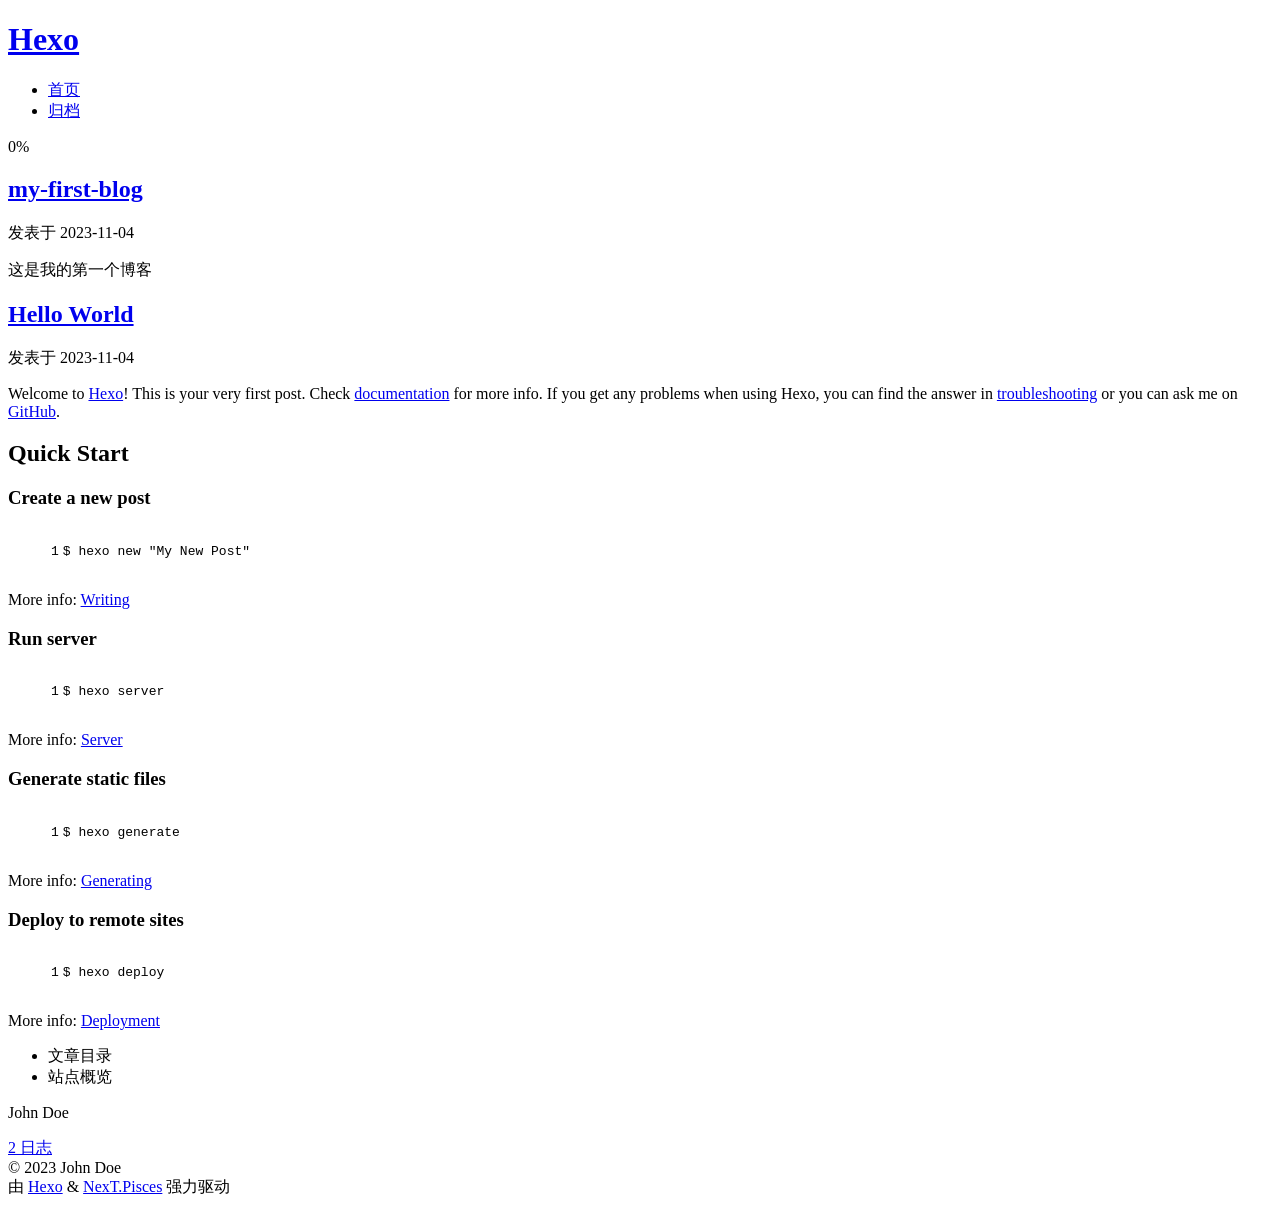
==== commit cacc8184: "Site updated: 2023-11-05 00:03:48" ====
--- a/index.html
+++ b/index.html
@@ -5,30 +5,30 @@
 <meta name="viewport" content="width=device-width, initial-scale=1, maximum-scale=2">
 <meta name="theme-color" content="#222">
 <meta name="generator" content="Hexo 7.0.0">
-  <link rel="apple-touch-icon" sizes="180x180" href="/images/apple-touch-icon-next.png">
-  <link rel="icon" type="image/png" sizes="32x32" href="/images/favicon-32x32-next.png">
-  <link rel="icon" type="image/png" sizes="16x16" href="/images/favicon-16x16-next.png">
-  <link rel="mask-icon" href="/images/logo.svg" color="#222">
-
-<link rel="stylesheet" href="/css/main.css">
-
-
-<link rel="stylesheet" href="/lib/font-awesome/css/all.min.css">
+  <link rel="apple-touch-icon" sizes="180x180" href="/container.github.io/images/apple-touch-icon-next.png">
+  <link rel="icon" type="image/png" sizes="32x32" href="/container.github.io/images/favicon-32x32-next.png">
+  <link rel="icon" type="image/png" sizes="16x16" href="/container.github.io/images/favicon-16x16-next.png">
+  <link rel="mask-icon" href="/container.github.io/images/logo.svg" color="#222">
+
+<link rel="stylesheet" href="/container.github.io/css/main.css">
+
+
+<link rel="stylesheet" href="/container.github.io/lib/font-awesome/css/all.min.css">
 
 <script id="hexo-configurations">
     var NexT = window.NexT || {};
-    var CONFIG = {"hostname":"example.com","root":"/","scheme":"Pisces","version":"7.8.0","exturl":false,"sidebar":{"position":"left","display":"post","padding":18,"offset":12,"onmobile":false},"copycode":{"enable":false,"show_result":false,"style":null},"back2top":{"enable":true,"sidebar":false,"scrollpercent":false},"bookmark":{"enable":false,"color":"#222","save":"auto"},"fancybox":false,"mediumzoom":false,"lazyload":false,"pangu":false,"comments":{"style":"tabs","active":null,"storage":true,"lazyload":false,"nav":null},"algolia":{"hits":{"per_page":10},"labels":{"input_placeholder":"Search for Posts","hits_empty":"We didn't find any results for the search: ${query}","hits_stats":"${hits} results found in ${time} ms"}},"localsearch":{"enable":false,"trigger":"auto","top_n_per_article":1,"unescape":false,"preload":false},"motion":{"enable":true,"async":false,"transition":{"post_block":"fadeIn","post_header":"slideDownIn","post_body":"slideDownIn","coll_header":"slideLeftIn","sidebar":"slideUpIn"}}};
+    var CONFIG = {"hostname":"xichuanliang.github.io","root":"/container.github.io/","scheme":"Pisces","version":"7.8.0","exturl":false,"sidebar":{"position":"left","display":"post","padding":18,"offset":12,"onmobile":false},"copycode":{"enable":false,"show_result":false,"style":null},"back2top":{"enable":true,"sidebar":false,"scrollpercent":false},"bookmark":{"enable":false,"color":"#222","save":"auto"},"fancybox":false,"mediumzoom":false,"lazyload":false,"pangu":false,"comments":{"style":"tabs","active":null,"storage":true,"lazyload":false,"nav":null},"algolia":{"hits":{"per_page":10},"labels":{"input_placeholder":"Search for Posts","hits_empty":"We didn't find any results for the search: ${query}","hits_stats":"${hits} results found in ${time} ms"}},"localsearch":{"enable":false,"trigger":"auto","top_n_per_article":1,"unescape":false,"preload":false},"motion":{"enable":true,"async":false,"transition":{"post_block":"fadeIn","post_header":"slideDownIn","post_body":"slideDownIn","coll_header":"slideLeftIn","sidebar":"slideUpIn"}}};
   </script>
 
   <meta property="og:type" content="website">
 <meta property="og:title" content="Hexo">
-<meta property="og:url" content="http://example.com/index.html">
+<meta property="og:url" content="https://xichuanliang.github.io/container.github.io/index.html">
 <meta property="og:site_name" content="Hexo">
 <meta property="og:locale" content="zh_CN">
 <meta property="article:author" content="John Doe">
 <meta name="twitter:card" content="summary">
 
-<link rel="canonical" href="http://example.com/">
+<link rel="canonical" href="https://xichuanliang.github.io/container.github.io/">
 
 
 <script id="page-configurations">
@@ -90,7 +90,7 @@
 
   <div class="site-meta">
 
-    <a href="/" class="brand" rel="start">
+    <a href="/container.github.io/" class="brand" rel="start">
       <span class="logo-line-before"><i></i></span>
       <h1 class="site-title">Hexo</h1>
       <span class="logo-line-after"><i></i></span>
@@ -110,12 +110,12 @@
   <ul id="menu" class="main-menu menu">
         <li class="menu-item menu-item-home">
 
-    <a href="/" rel="section"><i class="fa fa-home fa-fw"></i>首页</a>
+    <a href="/container.github.io/" rel="section"><i class="fa fa-home fa-fw"></i>首页</a>
 
   </li>
         <li class="menu-item menu-item-archives">
 
-    <a href="/archives/" rel="section"><i class="fa fa-archive fa-fw"></i>归档</a>
+    <a href="/container.github.io/archives/" rel="section"><i class="fa fa-archive fa-fw"></i>归档</a>
 
   </li>
   </ul>
@@ -145,10 +145,10 @@
   
   
   <article itemscope itemtype="http://schema.org/Article" class="post-block" lang="zh-CN">
-    <link itemprop="mainEntityOfPage" href="http://example.com/2023/11/04/my-first-blog/">
+    <link itemprop="mainEntityOfPage" href="https://xichuanliang.github.io/container.github.io/2023/11/04/my-first-blog/">
 
     <span hidden itemprop="author" itemscope itemtype="http://schema.org/Person">
-      <meta itemprop="image" content="/images/avatar.gif">
+      <meta itemprop="image" content="/container.github.io/images/avatar.gif">
       <meta itemprop="name" content="John Doe">
       <meta itemprop="description" content="">
     </span>
@@ -159,7 +159,7 @@
       <header class="post-header">
         <h2 class="post-title" itemprop="name headline">
           
-            <a href="/2023/11/04/my-first-blog/" class="post-title-link" itemprop="url">my-first-blog</a>
+            <a href="/container.github.io/2023/11/04/my-first-blog/" class="post-title-link" itemprop="url">my-first-blog</a>
         </h2>
 
         <div class="post-meta">
@@ -204,10 +204,10 @@
   
   
   <article itemscope itemtype="http://schema.org/Article" class="post-block" lang="zh-CN">
-    <link itemprop="mainEntityOfPage" href="http://example.com/2023/11/04/hello-world/">
+    <link itemprop="mainEntityOfPage" href="https://xichuanliang.github.io/container.github.io/2023/11/04/hello-world/">
 
     <span hidden itemprop="author" itemscope itemtype="http://schema.org/Person">
-      <meta itemprop="image" content="/images/avatar.gif">
+      <meta itemprop="image" content="/container.github.io/images/avatar.gif">
       <meta itemprop="name" content="John Doe">
       <meta itemprop="description" content="">
     </span>
@@ -218,7 +218,7 @@
       <header class="post-header">
         <h2 class="post-title" itemprop="name headline">
           
-            <a href="/2023/11/04/hello-world/" class="post-title-link" itemprop="url">Hello World</a>
+            <a href="/container.github.io/2023/11/04/hello-world/" class="post-title-link" itemprop="url">Hello World</a>
         </h2>
 
         <div class="post-meta">
@@ -334,7 +334,7 @@
 <div class="site-state-wrap motion-element">
   <nav class="site-state">
       <div class="site-state-item site-state-posts">
-          <a href="/archives/">
+          <a href="/container.github.io/archives/">
         
           <span class="site-state-item-count">2</span>
           <span class="site-state-item-name">日志</span>
@@ -387,19 +387,19 @@
   </div>
 
   
-  <script src="/lib/anime.min.js"></script>
-  <script src="/lib/velocity/velocity.min.js"></script>
-  <script src="/lib/velocity/velocity.ui.min.js"></script>
-
-<script src="/js/utils.js"></script>
-
-<script src="/js/motion.js"></script>
-
-
-<script src="/js/schemes/pisces.js"></script>
-
-
-<script src="/js/next-boot.js"></script>
+  <script src="/container.github.io/lib/anime.min.js"></script>
+  <script src="/container.github.io/lib/velocity/velocity.min.js"></script>
+  <script src="/container.github.io/lib/velocity/velocity.ui.min.js"></script>
+
+<script src="/container.github.io/js/utils.js"></script>
+
+<script src="/container.github.io/js/motion.js"></script>
+
+
+<script src="/container.github.io/js/schemes/pisces.js"></script>
+
+
+<script src="/container.github.io/js/next-boot.js"></script>
 
 
 
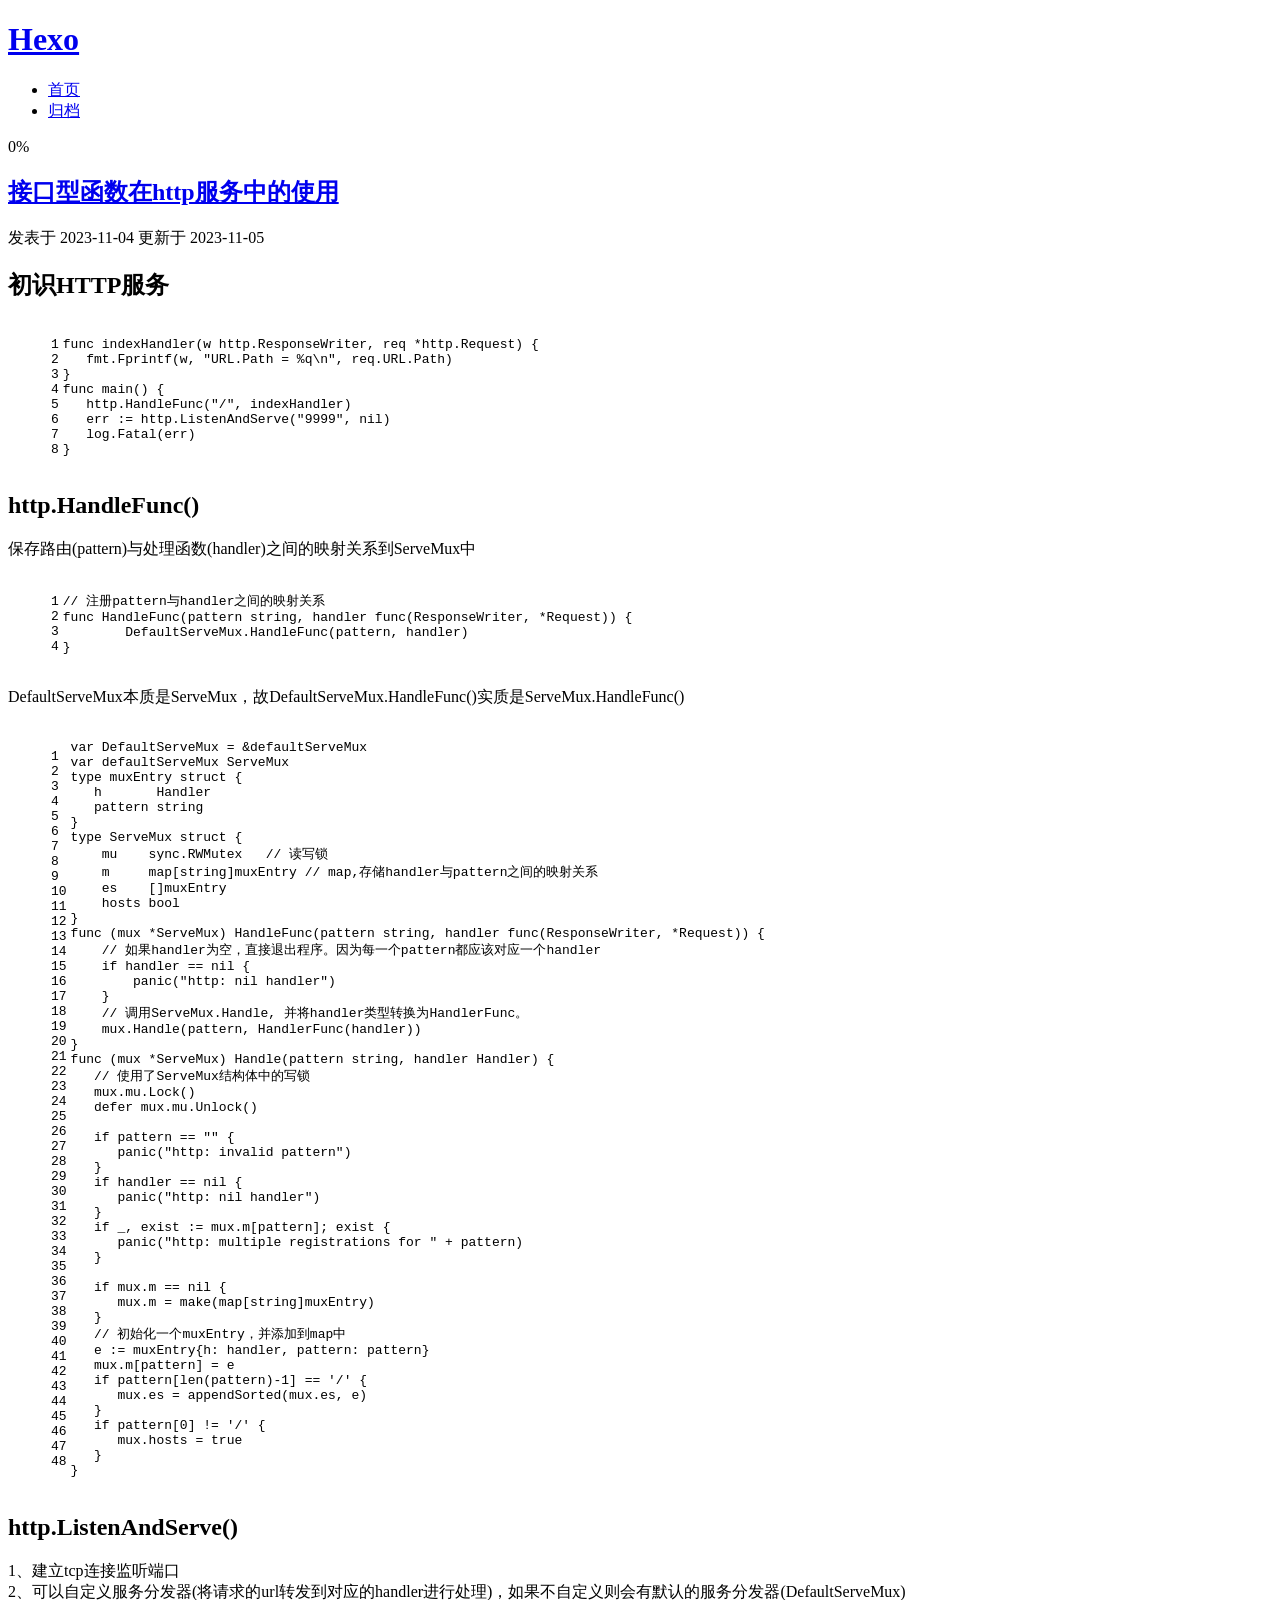
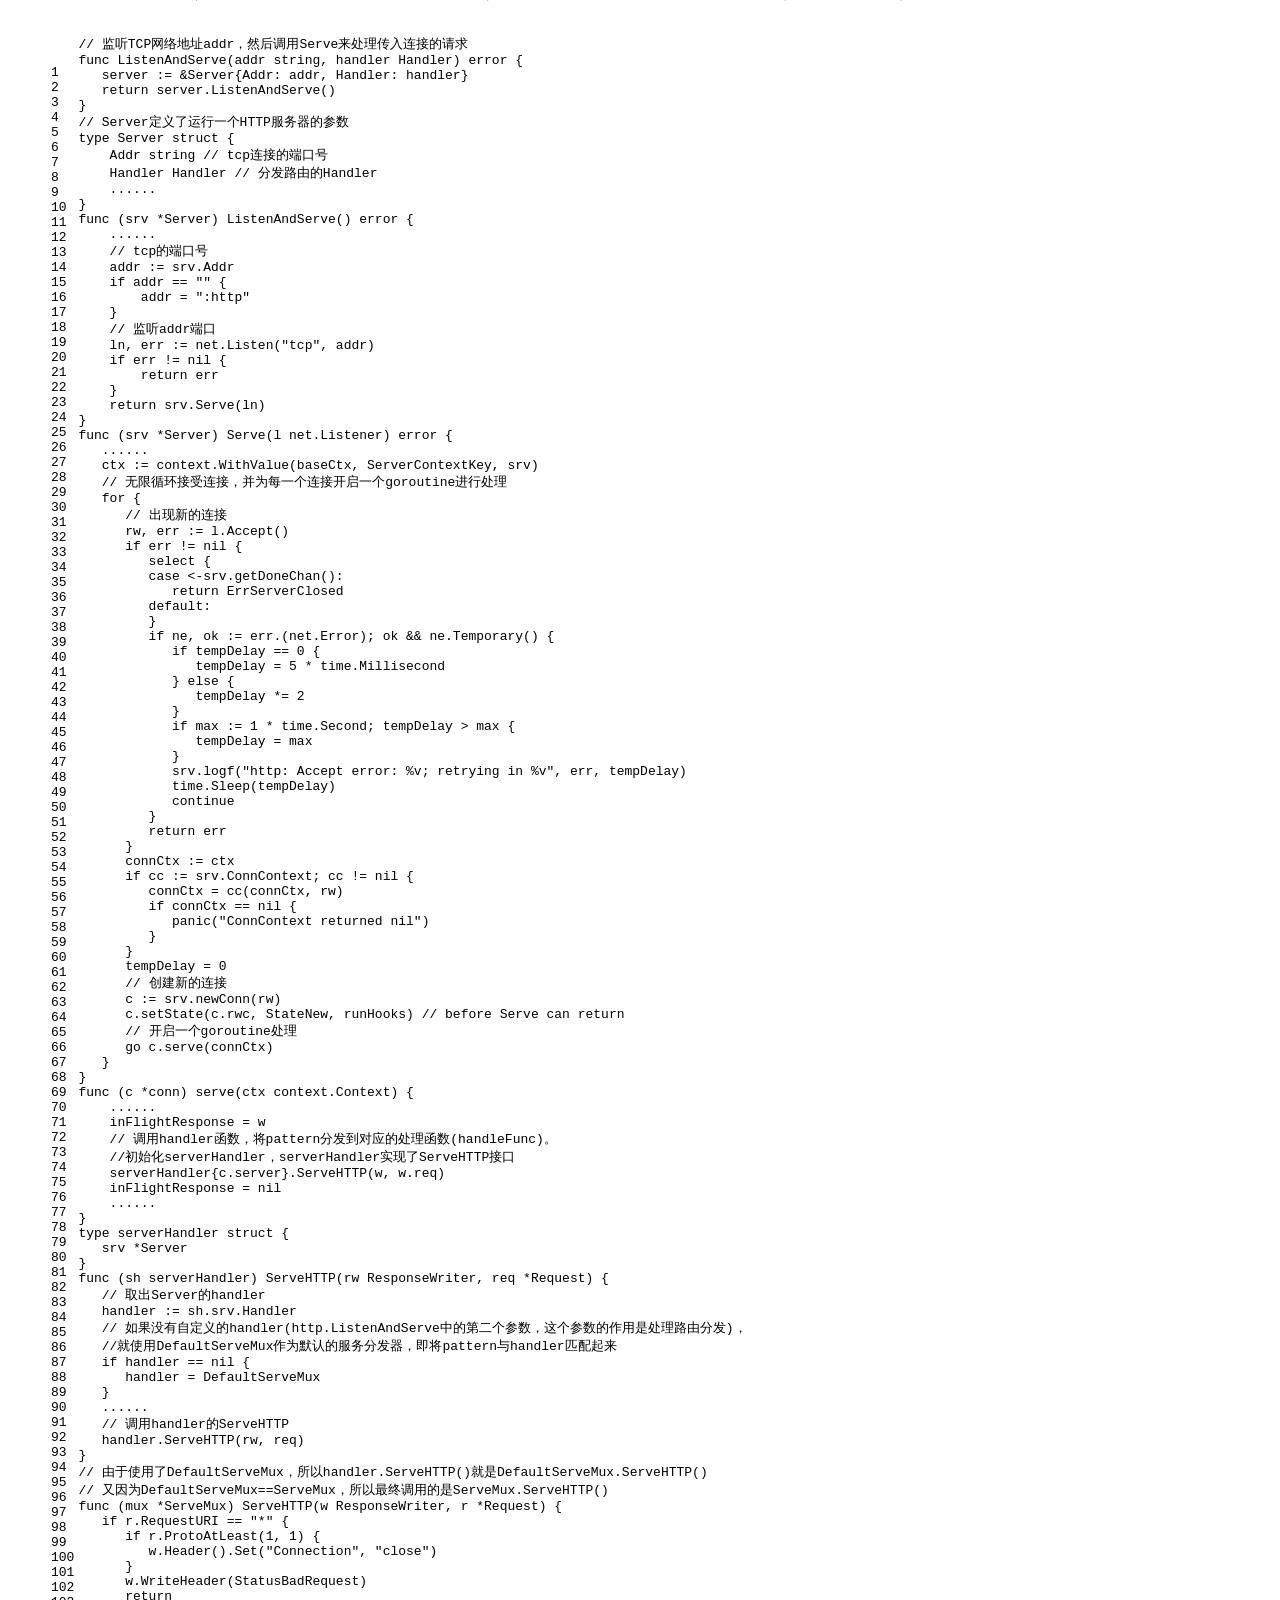
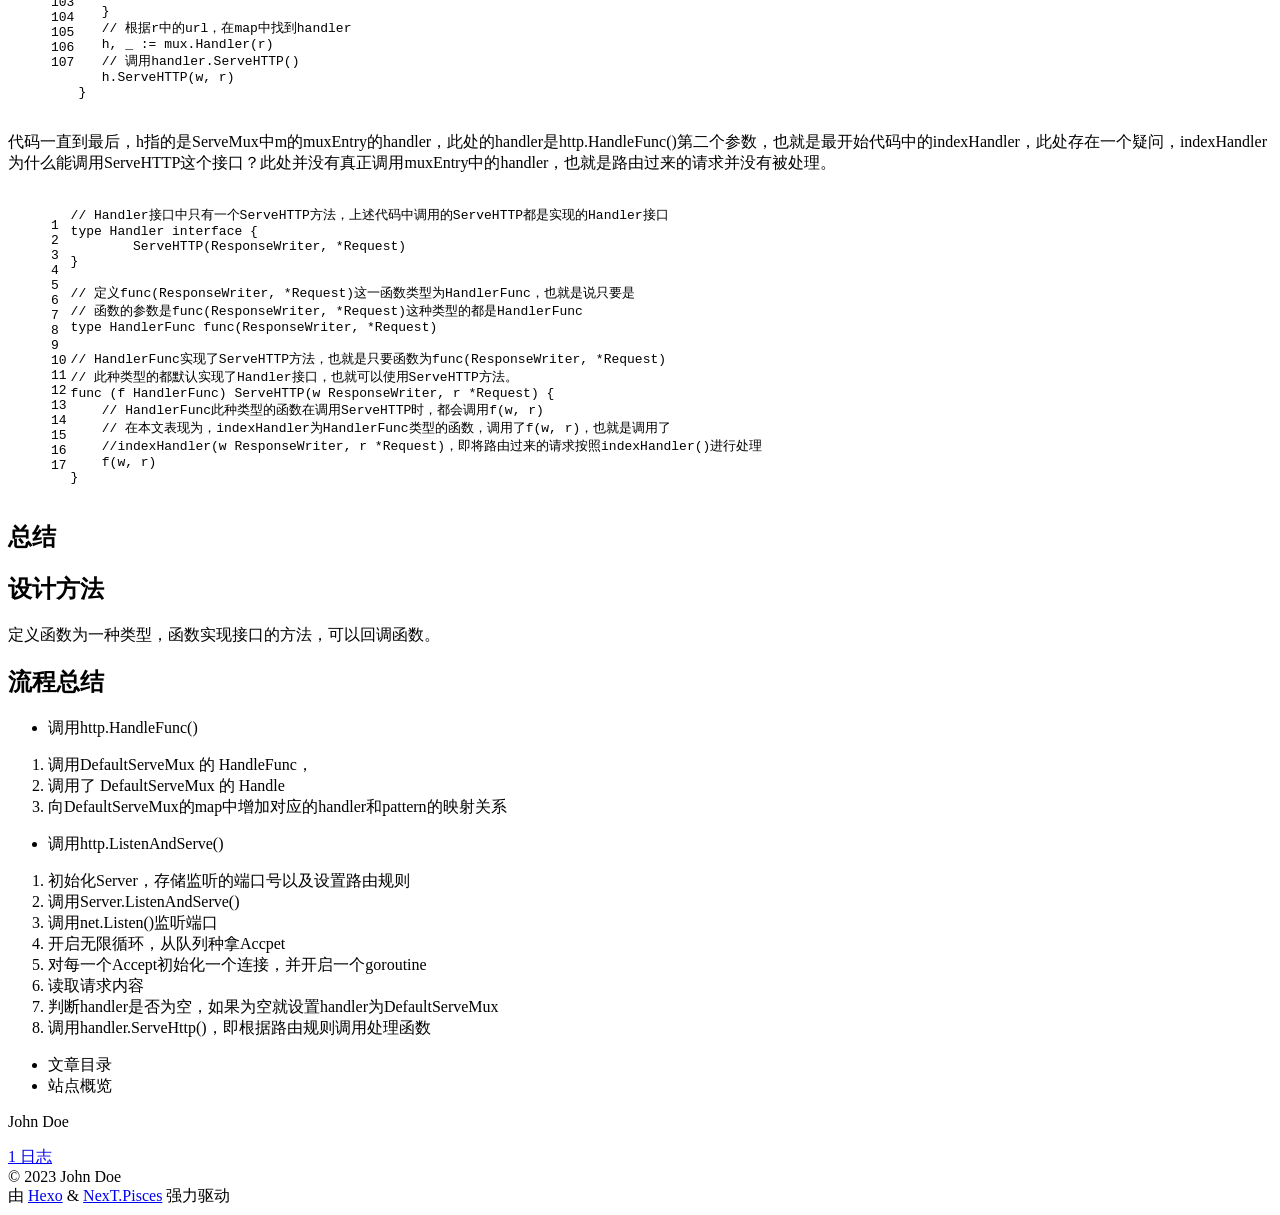
==== commit 0bbe7f57: "Site updated: 2023-11-05 13:34:12" ====
--- a/index.html
+++ b/index.html
@@ -159,7 +159,7 @@
       <header class="post-header">
         <h2 class="post-title" itemprop="name headline">
           
-            <a href="/container.github.io/2023/11/04/my-first-blog/" class="post-title-link" itemprop="url">my-first-blog</a>
+            <a href="/container.github.io/2023/11/04/my-first-blog/" class="post-title-link" itemprop="url">接口型函数在http服务中的使用</a>
         </h2>
 
         <div class="post-meta">
@@ -168,10 +168,16 @@
                 <i class="far fa-calendar"></i>
               </span>
               <span class="post-meta-item-text">发表于</span>
-              
-
-              <time title="创建时间：2023-11-04 23:34:27 / 修改时间：23:35:13" itemprop="dateCreated datePublished" datetime="2023-11-04T23:34:27+08:00">2023-11-04</time>
+
+              <time title="创建时间：2023-11-04 23:34:27" itemprop="dateCreated datePublished" datetime="2023-11-04T23:34:27+08:00">2023-11-04</time>
             </span>
+              <span class="post-meta-item">
+                <span class="post-meta-item-icon">
+                  <i class="far fa-calendar-check"></i>
+                </span>
+                <span class="post-meta-item-text">更新于</span>
+                <time title="修改时间：2023-11-05 13:29:14" itemprop="dateModified" datetime="2023-11-05T13:29:14+08:00">2023-11-05</time>
+              </span>
 
           
 
@@ -184,77 +190,37 @@
     <div class="post-body" itemprop="articleBody">
 
       
-          <p>这是我的第一个博客</p>
-
-      
-    </div>
-
-    
-    
-    
-      <footer class="post-footer">
-        <div class="post-eof"></div>
-      </footer>
-  </article>
-  
-  
-  
-
-      
-  
-  
-  <article itemscope itemtype="http://schema.org/Article" class="post-block" lang="zh-CN">
-    <link itemprop="mainEntityOfPage" href="https://xichuanliang.github.io/container.github.io/2023/11/04/hello-world/">
-
-    <span hidden itemprop="author" itemscope itemtype="http://schema.org/Person">
-      <meta itemprop="image" content="/container.github.io/images/avatar.gif">
-      <meta itemprop="name" content="John Doe">
-      <meta itemprop="description" content="">
-    </span>
-
-    <span hidden itemprop="publisher" itemscope itemtype="http://schema.org/Organization">
-      <meta itemprop="name" content="Hexo">
-    </span>
-      <header class="post-header">
-        <h2 class="post-title" itemprop="name headline">
-          
-            <a href="/container.github.io/2023/11/04/hello-world/" class="post-title-link" itemprop="url">Hello World</a>
-        </h2>
-
-        <div class="post-meta">
-            <span class="post-meta-item">
-              <span class="post-meta-item-icon">
-                <i class="far fa-calendar"></i>
-              </span>
-              <span class="post-meta-item-text">发表于</span>
-
-              <time title="创建时间：2023-11-04 23:17:12" itemprop="dateCreated datePublished" datetime="2023-11-04T23:17:12+08:00">2023-11-04</time>
-            </span>
-
-          
-
-        </div>
-      </header>
-
-    
-    
-    
-    <div class="post-body" itemprop="articleBody">
-
-      
-          <p>Welcome to <a target="_blank" rel="noopener" href="https://hexo.io/">Hexo</a>! This is your very first post. Check <a target="_blank" rel="noopener" href="https://hexo.io/docs/">documentation</a> for more info. If you get any problems when using Hexo, you can find the answer in <a target="_blank" rel="noopener" href="https://hexo.io/docs/troubleshooting.html">troubleshooting</a> or you can ask me on <a target="_blank" rel="noopener" href="https://github.com/hexojs/hexo/issues">GitHub</a>.</p>
-<h2 id="Quick-Start"><a href="#Quick-Start" class="headerlink" title="Quick Start"></a>Quick Start</h2><h3 id="Create-a-new-post"><a href="#Create-a-new-post" class="headerlink" title="Create a new post"></a>Create a new post</h3><figure class="highlight bash"><table><tr><td class="gutter"><pre><span class="line">1</span><br></pre></td><td class="code"><pre><span class="line">$ hexo new <span class="string">&quot;My New Post&quot;</span></span><br></pre></td></tr></table></figure>
-
-<p>More info: <a target="_blank" rel="noopener" href="https://hexo.io/docs/writing.html">Writing</a></p>
-<h3 id="Run-server"><a href="#Run-server" class="headerlink" title="Run server"></a>Run server</h3><figure class="highlight bash"><table><tr><td class="gutter"><pre><span class="line">1</span><br></pre></td><td class="code"><pre><span class="line">$ hexo server</span><br></pre></td></tr></table></figure>
-
-<p>More info: <a target="_blank" rel="noopener" href="https://hexo.io/docs/server.html">Server</a></p>
-<h3 id="Generate-static-files"><a href="#Generate-static-files" class="headerlink" title="Generate static files"></a>Generate static files</h3><figure class="highlight bash"><table><tr><td class="gutter"><pre><span class="line">1</span><br></pre></td><td class="code"><pre><span class="line">$ hexo generate</span><br></pre></td></tr></table></figure>
-
-<p>More info: <a target="_blank" rel="noopener" href="https://hexo.io/docs/generating.html">Generating</a></p>
-<h3 id="Deploy-to-remote-sites"><a href="#Deploy-to-remote-sites" class="headerlink" title="Deploy to remote sites"></a>Deploy to remote sites</h3><figure class="highlight bash"><table><tr><td class="gutter"><pre><span class="line">1</span><br></pre></td><td class="code"><pre><span class="line">$ hexo deploy</span><br></pre></td></tr></table></figure>
-
-<p>More info: <a target="_blank" rel="noopener" href="https://hexo.io/docs/one-command-deployment.html">Deployment</a></p>
+          <h1 id="初识HTTP服务"><a href="#初识HTTP服务" class="headerlink" title="初识HTTP服务"></a>初识HTTP服务</h1><figure class="highlight plaintext"><table><tr><td class="gutter"><pre><span class="line">1</span><br><span class="line">2</span><br><span class="line">3</span><br><span class="line">4</span><br><span class="line">5</span><br><span class="line">6</span><br><span class="line">7</span><br><span class="line">8</span><br></pre></td><td class="code"><pre><span class="line">func indexHandler(w http.ResponseWriter, req *http.Request) &#123;</span><br><span class="line">   fmt.Fprintf(w, &quot;URL.Path = %q\n&quot;, req.URL.Path)</span><br><span class="line">&#125;</span><br><span class="line">func main() &#123;</span><br><span class="line">   http.HandleFunc(&quot;/&quot;, indexHandler)</span><br><span class="line">   err := http.ListenAndServe(&quot;9999&quot;, nil)</span><br><span class="line">   log.Fatal(err)</span><br><span class="line">&#125;</span><br></pre></td></tr></table></figure>
+<h1 id="http-HandleFunc"><a href="#http-HandleFunc" class="headerlink" title="http.HandleFunc()"></a>http.HandleFunc()</h1><p>保存路由(pattern)与处理函数(handler)之间的映射关系到ServeMux中</p>
+<figure class="highlight plaintext"><table><tr><td class="gutter"><pre><span class="line">1</span><br><span class="line">2</span><br><span class="line">3</span><br><span class="line">4</span><br></pre></td><td class="code"><pre><span class="line">// 注册pattern与handler之间的映射关系</span><br><span class="line">func HandleFunc(pattern string, handler func(ResponseWriter, *Request)) &#123;</span><br><span class="line">	DefaultServeMux.HandleFunc(pattern, handler)</span><br><span class="line">&#125;</span><br></pre></td></tr></table></figure>
+<p>DefaultServeMux本质是ServeMux，故DefaultServeMux.HandleFunc()实质是ServeMux.HandleFunc()</p>
+<figure class="highlight plaintext"><table><tr><td class="gutter"><pre><span class="line">1</span><br><span class="line">2</span><br><span class="line">3</span><br><span class="line">4</span><br><span class="line">5</span><br><span class="line">6</span><br><span class="line">7</span><br><span class="line">8</span><br><span class="line">9</span><br><span class="line">10</span><br><span class="line">11</span><br><span class="line">12</span><br><span class="line">13</span><br><span class="line">14</span><br><span class="line">15</span><br><span class="line">16</span><br><span class="line">17</span><br><span class="line">18</span><br><span class="line">19</span><br><span class="line">20</span><br><span class="line">21</span><br><span class="line">22</span><br><span class="line">23</span><br><span class="line">24</span><br><span class="line">25</span><br><span class="line">26</span><br><span class="line">27</span><br><span class="line">28</span><br><span class="line">29</span><br><span class="line">30</span><br><span class="line">31</span><br><span class="line">32</span><br><span class="line">33</span><br><span class="line">34</span><br><span class="line">35</span><br><span class="line">36</span><br><span class="line">37</span><br><span class="line">38</span><br><span class="line">39</span><br><span class="line">40</span><br><span class="line">41</span><br><span class="line">42</span><br><span class="line">43</span><br><span class="line">44</span><br><span class="line">45</span><br><span class="line">46</span><br><span class="line">47</span><br><span class="line">48</span><br></pre></td><td class="code"><pre><span class="line">var DefaultServeMux = &amp;defaultServeMux</span><br><span class="line">var defaultServeMux ServeMux</span><br><span class="line">type muxEntry struct &#123;</span><br><span class="line">   h       Handler</span><br><span class="line">   pattern string</span><br><span class="line">&#125;</span><br><span class="line">type ServeMux struct &#123;</span><br><span class="line">    mu    sync.RWMutex   // 读写锁</span><br><span class="line">    m     map[string]muxEntry // map,存储handler与pattern之间的映射关系</span><br><span class="line">    es    []muxEntry </span><br><span class="line">    hosts bool       </span><br><span class="line">&#125;</span><br><span class="line">func (mux *ServeMux) HandleFunc(pattern string, handler func(ResponseWriter, *Request)) &#123;</span><br><span class="line">    // 如果handler为空，直接退出程序。因为每一个pattern都应该对应一个handler</span><br><span class="line">    if handler == nil &#123;</span><br><span class="line">	panic(&quot;http: nil handler&quot;)</span><br><span class="line">    &#125;</span><br><span class="line">    // 调用ServeMux.Handle, 并将handler类型转换为HandlerFunc。</span><br><span class="line">    mux.Handle(pattern, HandlerFunc(handler))</span><br><span class="line">&#125;</span><br><span class="line">func (mux *ServeMux) Handle(pattern string, handler Handler) &#123;</span><br><span class="line">   // 使用了ServeMux结构体中的写锁</span><br><span class="line">   mux.mu.Lock()</span><br><span class="line">   defer mux.mu.Unlock()</span><br><span class="line"></span><br><span class="line">   if pattern == &quot;&quot; &#123;</span><br><span class="line">      panic(&quot;http: invalid pattern&quot;)</span><br><span class="line">   &#125;</span><br><span class="line">   if handler == nil &#123;</span><br><span class="line">      panic(&quot;http: nil handler&quot;)</span><br><span class="line">   &#125;</span><br><span class="line">   if _, exist := mux.m[pattern]; exist &#123;</span><br><span class="line">      panic(&quot;http: multiple registrations for &quot; + pattern)</span><br><span class="line">   &#125;</span><br><span class="line"></span><br><span class="line">   if mux.m == nil &#123;</span><br><span class="line">      mux.m = make(map[string]muxEntry)</span><br><span class="line">   &#125;</span><br><span class="line">   // 初始化一个muxEntry，并添加到map中</span><br><span class="line">   e := muxEntry&#123;h: handler, pattern: pattern&#125;</span><br><span class="line">   mux.m[pattern] = e</span><br><span class="line">   if pattern[len(pattern)-1] == &#x27;/&#x27; &#123;</span><br><span class="line">      mux.es = appendSorted(mux.es, e)</span><br><span class="line">   &#125;</span><br><span class="line">   if pattern[0] != &#x27;/&#x27; &#123;</span><br><span class="line">      mux.hosts = true</span><br><span class="line">   &#125;</span><br><span class="line">&#125;</span><br></pre></td></tr></table></figure>
+<h1 id="http-ListenAndServe"><a href="#http-ListenAndServe" class="headerlink" title="http.ListenAndServe()"></a>http.ListenAndServe()</h1><p>1、建立tcp连接监听端口<br>2、可以自定义服务分发器(将请求的url转发到对应的handler进行处理)，如果不自定义则会有默认的服务分发器(DefaultServeMux)</p>
+<figure class="highlight plaintext"><table><tr><td class="gutter"><pre><span class="line">1</span><br><span class="line">2</span><br><span class="line">3</span><br><span class="line">4</span><br><span class="line">5</span><br><span class="line">6</span><br><span class="line">7</span><br><span class="line">8</span><br><span class="line">9</span><br><span class="line">10</span><br><span class="line">11</span><br><span class="line">12</span><br><span class="line">13</span><br><span class="line">14</span><br><span class="line">15</span><br><span class="line">16</span><br><span class="line">17</span><br><span class="line">18</span><br><span class="line">19</span><br><span class="line">20</span><br><span class="line">21</span><br><span class="line">22</span><br><span class="line">23</span><br><span class="line">24</span><br><span class="line">25</span><br><span class="line">26</span><br><span class="line">27</span><br><span class="line">28</span><br><span class="line">29</span><br><span class="line">30</span><br><span class="line">31</span><br><span class="line">32</span><br><span class="line">33</span><br><span class="line">34</span><br><span class="line">35</span><br><span class="line">36</span><br><span class="line">37</span><br><span class="line">38</span><br><span class="line">39</span><br><span class="line">40</span><br><span class="line">41</span><br><span class="line">42</span><br><span class="line">43</span><br><span class="line">44</span><br><span class="line">45</span><br><span class="line">46</span><br><span class="line">47</span><br><span class="line">48</span><br><span class="line">49</span><br><span class="line">50</span><br><span class="line">51</span><br><span class="line">52</span><br><span class="line">53</span><br><span class="line">54</span><br><span class="line">55</span><br><span class="line">56</span><br><span class="line">57</span><br><span class="line">58</span><br><span class="line">59</span><br><span class="line">60</span><br><span class="line">61</span><br><span class="line">62</span><br><span class="line">63</span><br><span class="line">64</span><br><span class="line">65</span><br><span class="line">66</span><br><span class="line">67</span><br><span class="line">68</span><br><span class="line">69</span><br><span class="line">70</span><br><span class="line">71</span><br><span class="line">72</span><br><span class="line">73</span><br><span class="line">74</span><br><span class="line">75</span><br><span class="line">76</span><br><span class="line">77</span><br><span class="line">78</span><br><span class="line">79</span><br><span class="line">80</span><br><span class="line">81</span><br><span class="line">82</span><br><span class="line">83</span><br><span class="line">84</span><br><span class="line">85</span><br><span class="line">86</span><br><span class="line">87</span><br><span class="line">88</span><br><span class="line">89</span><br><span class="line">90</span><br><span class="line">91</span><br><span class="line">92</span><br><span class="line">93</span><br><span class="line">94</span><br><span class="line">95</span><br><span class="line">96</span><br><span class="line">97</span><br><span class="line">98</span><br><span class="line">99</span><br><span class="line">100</span><br><span class="line">101</span><br><span class="line">102</span><br><span class="line">103</span><br><span class="line">104</span><br><span class="line">105</span><br><span class="line">106</span><br><span class="line">107</span><br></pre></td><td class="code"><pre><span class="line">// 监听TCP网络地址addr，然后调用Serve来处理传入连接的请求</span><br><span class="line">func ListenAndServe(addr string, handler Handler) error &#123;</span><br><span class="line">   server := &amp;Server&#123;Addr: addr, Handler: handler&#125;</span><br><span class="line">   return server.ListenAndServe()</span><br><span class="line">&#125;</span><br><span class="line">// Server定义了运行一个HTTP服务器的参数</span><br><span class="line">type Server struct &#123;</span><br><span class="line">    Addr string // tcp连接的端口号</span><br><span class="line">    Handler Handler // 分发路由的Handler</span><br><span class="line">    ......</span><br><span class="line">&#125;</span><br><span class="line">func (srv *Server) ListenAndServe() error &#123;</span><br><span class="line">    ......</span><br><span class="line">    // tcp的端口号</span><br><span class="line">    addr := srv.Addr</span><br><span class="line">    if addr == &quot;&quot; &#123;</span><br><span class="line">	addr = &quot;:http&quot;</span><br><span class="line">    &#125;</span><br><span class="line">    // 监听addr端口</span><br><span class="line">    ln, err := net.Listen(&quot;tcp&quot;, addr)</span><br><span class="line">    if err != nil &#123;</span><br><span class="line">	return err</span><br><span class="line">    &#125;</span><br><span class="line">    return srv.Serve(ln)</span><br><span class="line">&#125;</span><br><span class="line">func (srv *Server) Serve(l net.Listener) error &#123;</span><br><span class="line">   ......</span><br><span class="line">   ctx := context.WithValue(baseCtx, ServerContextKey, srv)</span><br><span class="line">   // 无限循环接受连接，并为每一个连接开启一个goroutine进行处理</span><br><span class="line">   for &#123;</span><br><span class="line">      // 出现新的连接</span><br><span class="line">      rw, err := l.Accept()</span><br><span class="line">      if err != nil &#123;</span><br><span class="line">         select &#123;</span><br><span class="line">         case &lt;-srv.getDoneChan():</span><br><span class="line">            return ErrServerClosed</span><br><span class="line">         default:</span><br><span class="line">         &#125;</span><br><span class="line">         if ne, ok := err.(net.Error); ok &amp;&amp; ne.Temporary() &#123;</span><br><span class="line">            if tempDelay == 0 &#123;</span><br><span class="line">               tempDelay = 5 * time.Millisecond</span><br><span class="line">            &#125; else &#123;</span><br><span class="line">               tempDelay *= 2</span><br><span class="line">            &#125;</span><br><span class="line">            if max := 1 * time.Second; tempDelay &gt; max &#123;</span><br><span class="line">               tempDelay = max</span><br><span class="line">            &#125;</span><br><span class="line">            srv.logf(&quot;http: Accept error: %v; retrying in %v&quot;, err, tempDelay)</span><br><span class="line">            time.Sleep(tempDelay)</span><br><span class="line">            continue</span><br><span class="line">         &#125;</span><br><span class="line">         return err</span><br><span class="line">      &#125;</span><br><span class="line">      connCtx := ctx</span><br><span class="line">      if cc := srv.ConnContext; cc != nil &#123;</span><br><span class="line">         connCtx = cc(connCtx, rw)</span><br><span class="line">         if connCtx == nil &#123;</span><br><span class="line">            panic(&quot;ConnContext returned nil&quot;)</span><br><span class="line">         &#125;</span><br><span class="line">      &#125;</span><br><span class="line">      tempDelay = 0</span><br><span class="line">      // 创建新的连接</span><br><span class="line">      c := srv.newConn(rw)</span><br><span class="line">      c.setState(c.rwc, StateNew, runHooks) // before Serve can return</span><br><span class="line">      // 开启一个goroutine处理</span><br><span class="line">      go c.serve(connCtx)</span><br><span class="line">   &#125;</span><br><span class="line">&#125;</span><br><span class="line">func (c *conn) serve(ctx context.Context) &#123;</span><br><span class="line">    ......</span><br><span class="line">    inFlightResponse = w</span><br><span class="line">    // 调用handler函数，将pattern分发到对应的处理函数(handleFunc)。</span><br><span class="line">    //初始化serverHandler，serverHandler实现了ServeHTTP接口</span><br><span class="line">    serverHandler&#123;c.server&#125;.ServeHTTP(w, w.req)</span><br><span class="line">    inFlightResponse = nil</span><br><span class="line">    ......</span><br><span class="line">&#125;</span><br><span class="line">type serverHandler struct &#123;</span><br><span class="line">   srv *Server</span><br><span class="line">&#125;</span><br><span class="line">func (sh serverHandler) ServeHTTP(rw ResponseWriter, req *Request) &#123;</span><br><span class="line">   // 取出Server的handler</span><br><span class="line">   handler := sh.srv.Handler</span><br><span class="line">   // 如果没有自定义的handler(http.ListenAndServe中的第二个参数，这个参数的作用是处理路由分发)，</span><br><span class="line">   //就使用DefaultServeMux作为默认的服务分发器，即将pattern与handler匹配起来</span><br><span class="line">   if handler == nil &#123;</span><br><span class="line">      handler = DefaultServeMux</span><br><span class="line">   &#125;</span><br><span class="line">   ......</span><br><span class="line">   // 调用handler的ServeHTTP</span><br><span class="line">   handler.ServeHTTP(rw, req)</span><br><span class="line">&#125;</span><br><span class="line">// 由于使用了DefaultServeMux，所以handler.ServeHTTP()就是DefaultServeMux.ServeHTTP()</span><br><span class="line">// 又因为DefaultServeMux==ServeMux，所以最终调用的是ServeMux.ServeHTTP()</span><br><span class="line">func (mux *ServeMux) ServeHTTP(w ResponseWriter, r *Request) &#123;</span><br><span class="line">   if r.RequestURI == &quot;*&quot; &#123;</span><br><span class="line">      if r.ProtoAtLeast(1, 1) &#123;</span><br><span class="line">         w.Header().Set(&quot;Connection&quot;, &quot;close&quot;)</span><br><span class="line">      &#125;</span><br><span class="line">      w.WriteHeader(StatusBadRequest)</span><br><span class="line">      return</span><br><span class="line">   &#125;</span><br><span class="line">   // 根据r中的url，在map中找到handler</span><br><span class="line">   h, _ := mux.Handler(r)</span><br><span class="line">   // 调用handler.ServeHTTP()</span><br><span class="line">   h.ServeHTTP(w, r)</span><br><span class="line">&#125;</span><br></pre></td></tr></table></figure>
+<p>代码一直到最后，h指的是ServeMux中m的muxEntry的handler，此处的handler是http.HandleFunc()第二个参数，也就是最开始代码中的indexHandler，此处存在一个疑问，indexHandler为什么能调用ServeHTTP这个接口？此处并没有真正调用muxEntry中的handler，也就是路由过来的请求并没有被处理。</p>
+<figure class="highlight plaintext"><table><tr><td class="gutter"><pre><span class="line">1</span><br><span class="line">2</span><br><span class="line">3</span><br><span class="line">4</span><br><span class="line">5</span><br><span class="line">6</span><br><span class="line">7</span><br><span class="line">8</span><br><span class="line">9</span><br><span class="line">10</span><br><span class="line">11</span><br><span class="line">12</span><br><span class="line">13</span><br><span class="line">14</span><br><span class="line">15</span><br><span class="line">16</span><br><span class="line">17</span><br></pre></td><td class="code"><pre><span class="line">// Handler接口中只有一个ServeHTTP方法，上述代码中调用的ServeHTTP都是实现的Handler接口</span><br><span class="line">type Handler interface &#123;</span><br><span class="line">	ServeHTTP(ResponseWriter, *Request)</span><br><span class="line">&#125;</span><br><span class="line"></span><br><span class="line">// 定义func(ResponseWriter, *Request)这一函数类型为HandlerFunc，也就是说只要是</span><br><span class="line">// 函数的参数是func(ResponseWriter, *Request)这种类型的都是HandlerFunc</span><br><span class="line">type HandlerFunc func(ResponseWriter, *Request)</span><br><span class="line"></span><br><span class="line">// HandlerFunc实现了ServeHTTP方法，也就是只要函数为func(ResponseWriter, *Request)</span><br><span class="line">// 此种类型的都默认实现了Handler接口，也就可以使用ServeHTTP方法。</span><br><span class="line">func (f HandlerFunc) ServeHTTP(w ResponseWriter, r *Request) &#123;</span><br><span class="line">    // HandlerFunc此种类型的函数在调用ServeHTTP时，都会调用f(w, r)</span><br><span class="line">    // 在本文表现为，indexHandler为HandlerFunc类型的函数，调用了f(w, r)，也就是调用了</span><br><span class="line">    //indexHandler(w ResponseWriter, r *Request)，即将路由过来的请求按照indexHandler()进行处理</span><br><span class="line">    f(w, r)</span><br><span class="line">&#125;</span><br></pre></td></tr></table></figure>
+<h1 id="总结"><a href="#总结" class="headerlink" title="总结"></a>总结</h1><h2 id="设计方法"><a href="#设计方法" class="headerlink" title="设计方法"></a>设计方法</h2><p>定义函数为一种类型，函数实现接口的方法，可以回调函数。</p>
+<h2 id="流程总结"><a href="#流程总结" class="headerlink" title="流程总结"></a>流程总结</h2><ul>
+<li>调用http.HandleFunc()</li>
+</ul>
+<ol>
+<li>调用DefaultServeMux 的 HandleFunc，</li>
+<li>调用了 DefaultServeMux 的 Handle</li>
+<li>向DefaultServeMux的map中增加对应的handler和pattern的映射关系</li>
+</ol>
+<ul>
+<li>调用http.ListenAndServe()</li>
+</ul>
+<ol>
+<li>初始化Server，存储监听的端口号以及设置路由规则</li>
+<li>调用Server.ListenAndServe()</li>
+<li>调用net.Listen()监听端口</li>
+<li>开启无限循环，从队列种拿Accpet</li>
+<li>对每一个Accept初始化一个连接，并开启一个goroutine</li>
+<li>读取请求内容</li>
+<li>判断handler是否为空，如果为空就设置handler为DefaultServeMux</li>
+<li>调用handler.ServeHttp()，即根据路由规则调用处理函数</li>
+</ol>
 
       
     </div>
@@ -336,7 +302,7 @@
       <div class="site-state-item site-state-posts">
           <a href="/container.github.io/archives/">
         
-          <span class="site-state-item-count">2</span>
+          <span class="site-state-item-count">1</span>
           <span class="site-state-item-name">日志</span>
         </a>
       </div>
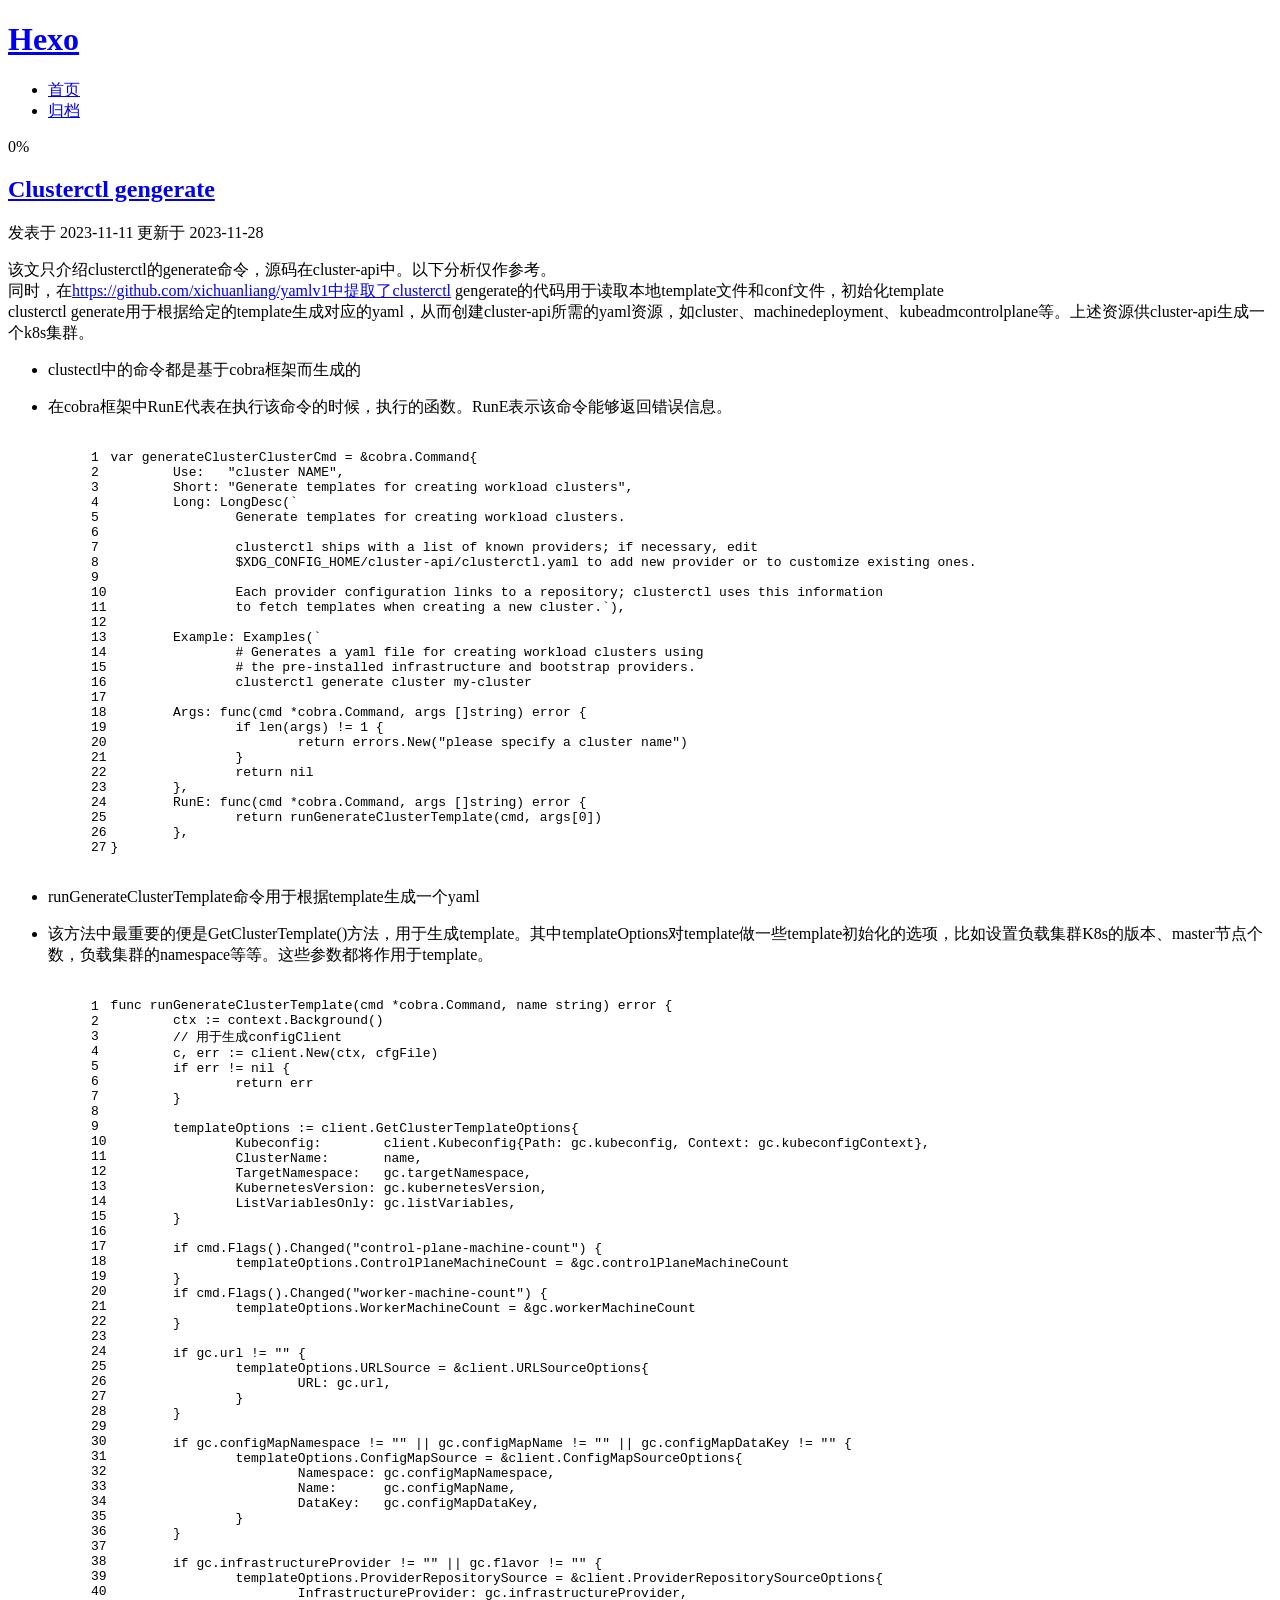
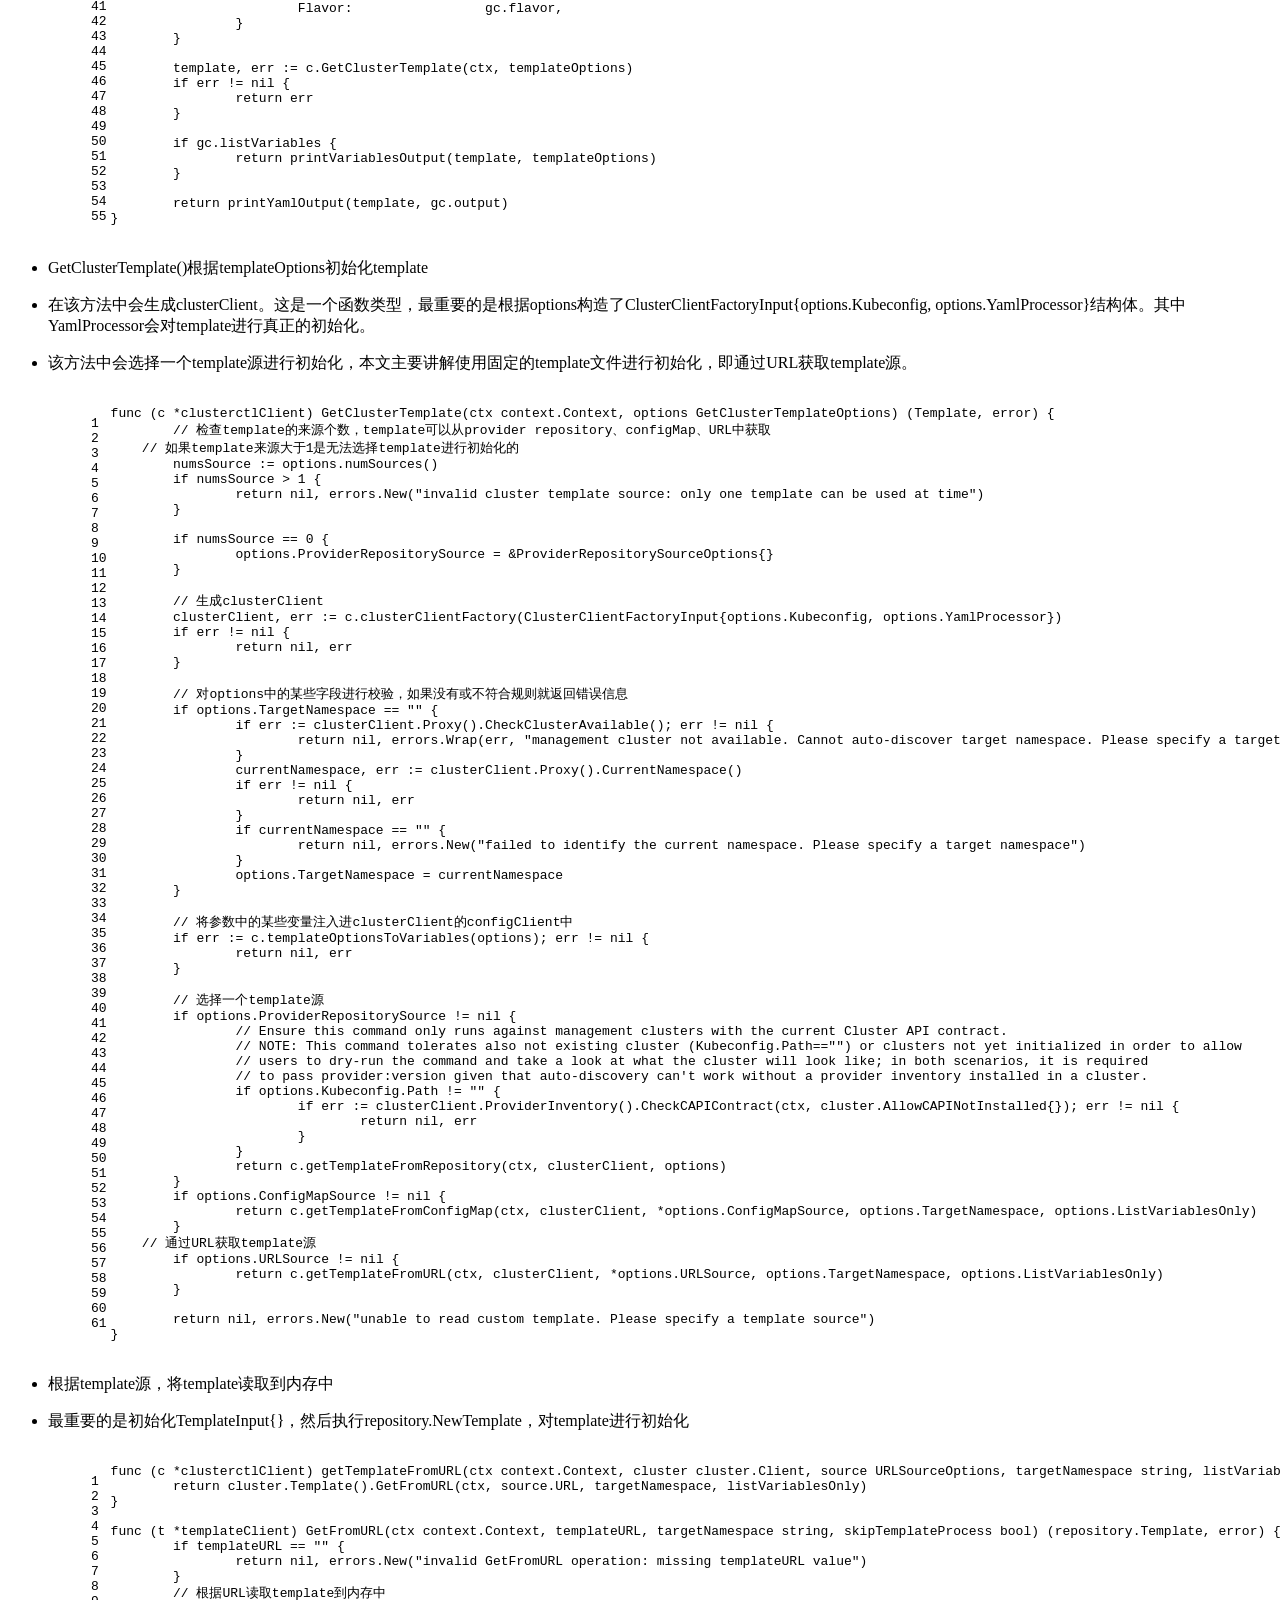
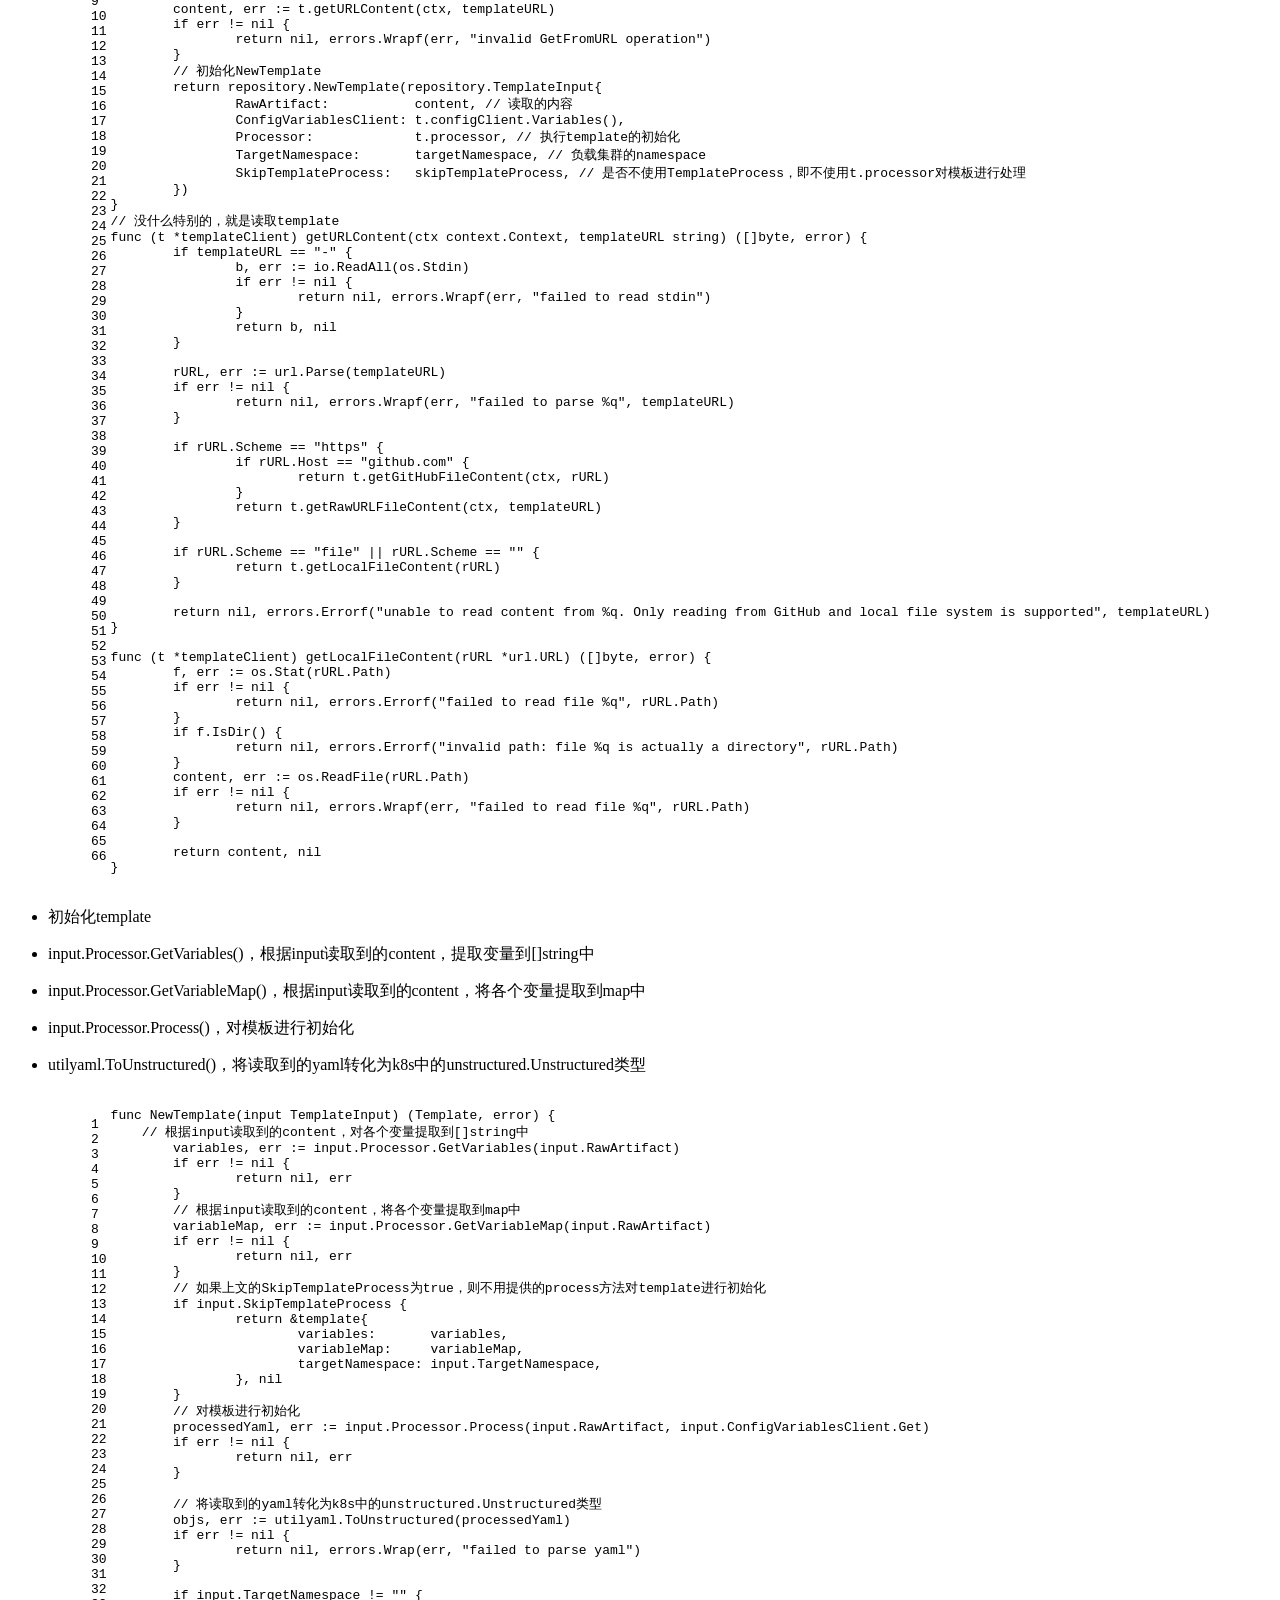
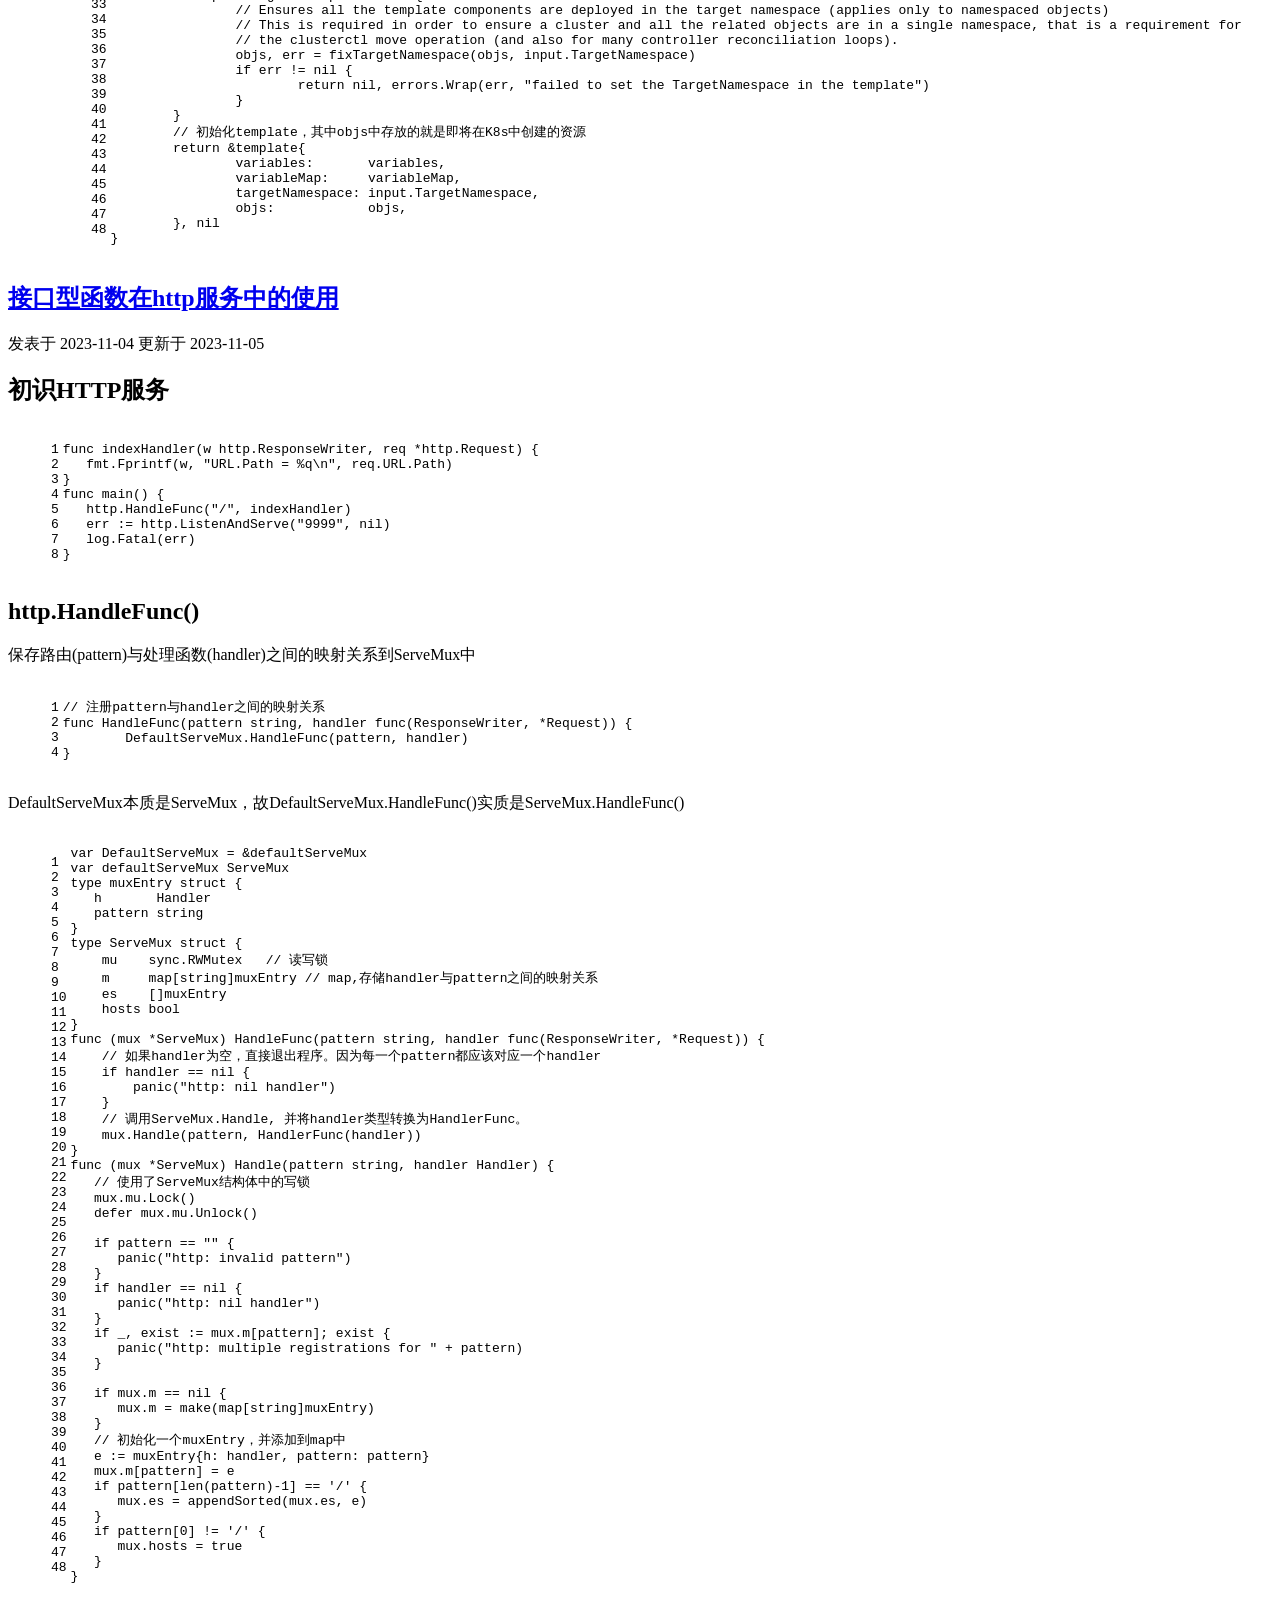
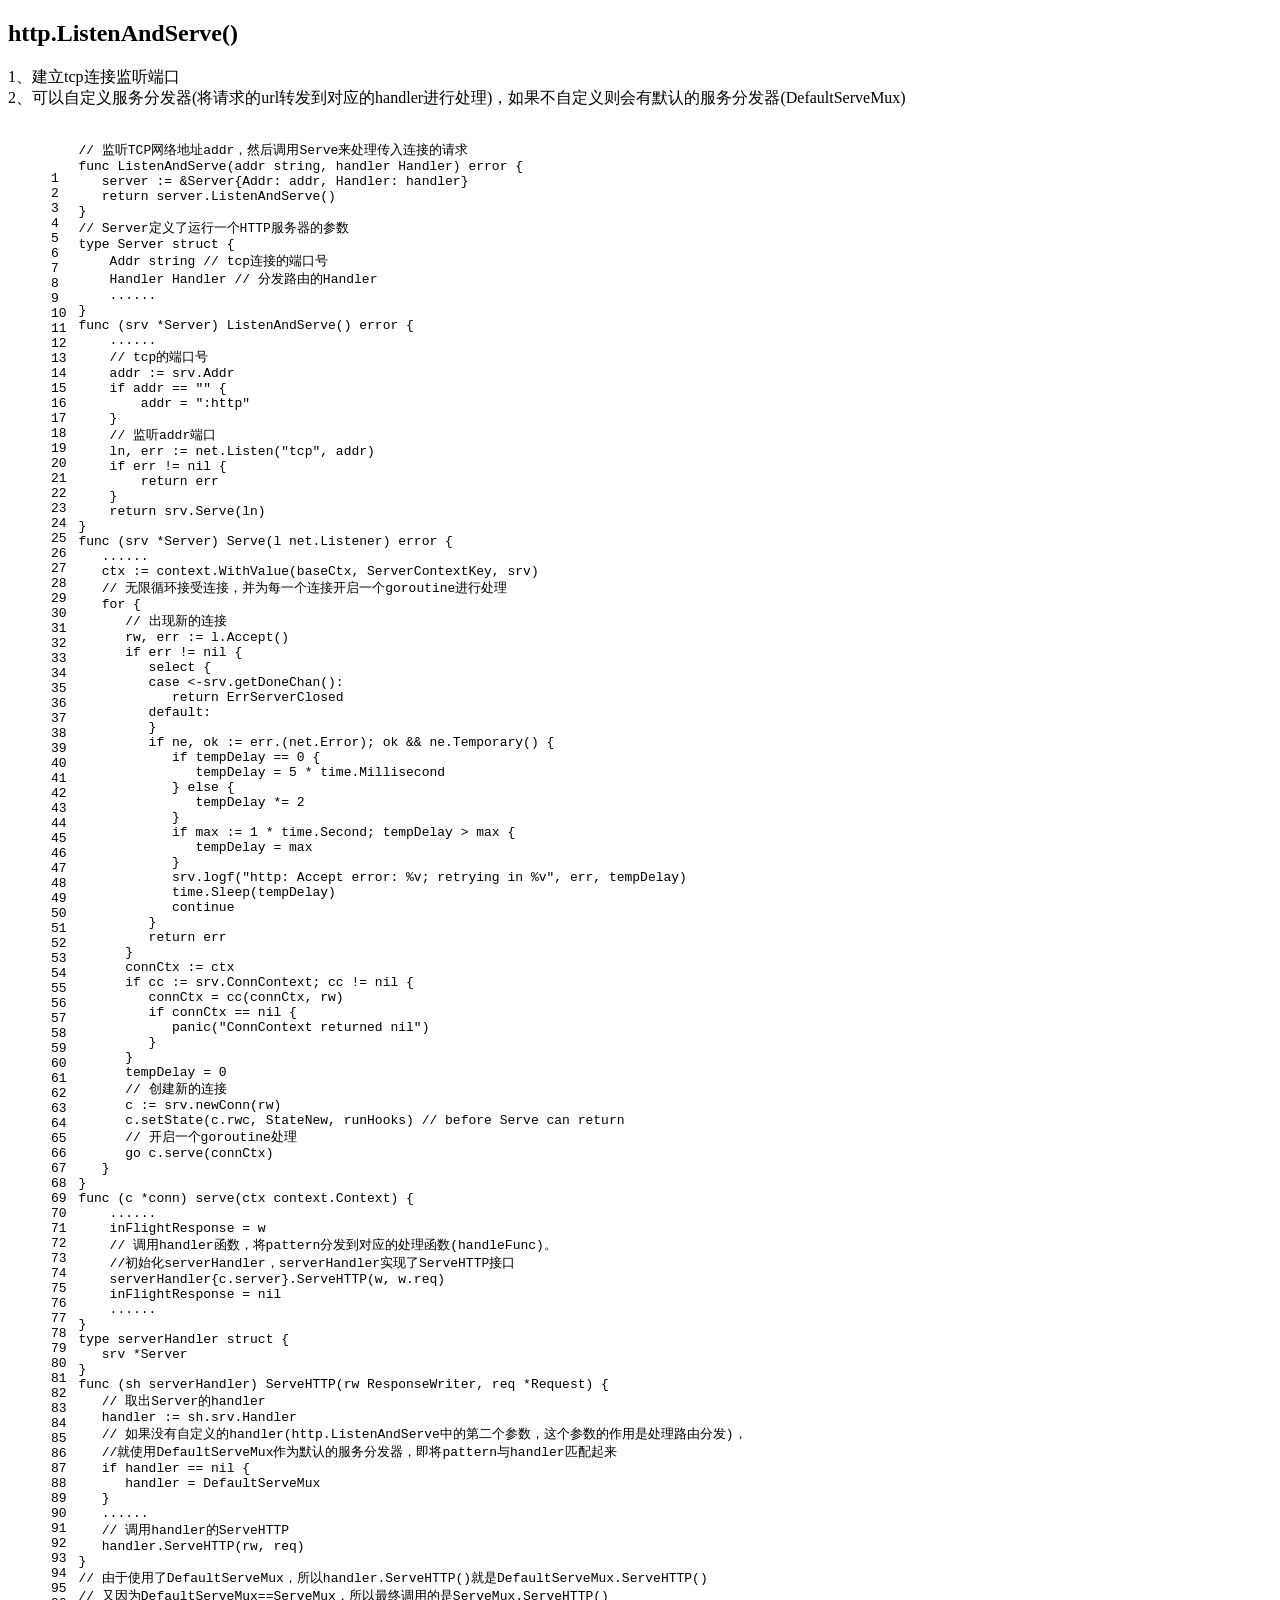
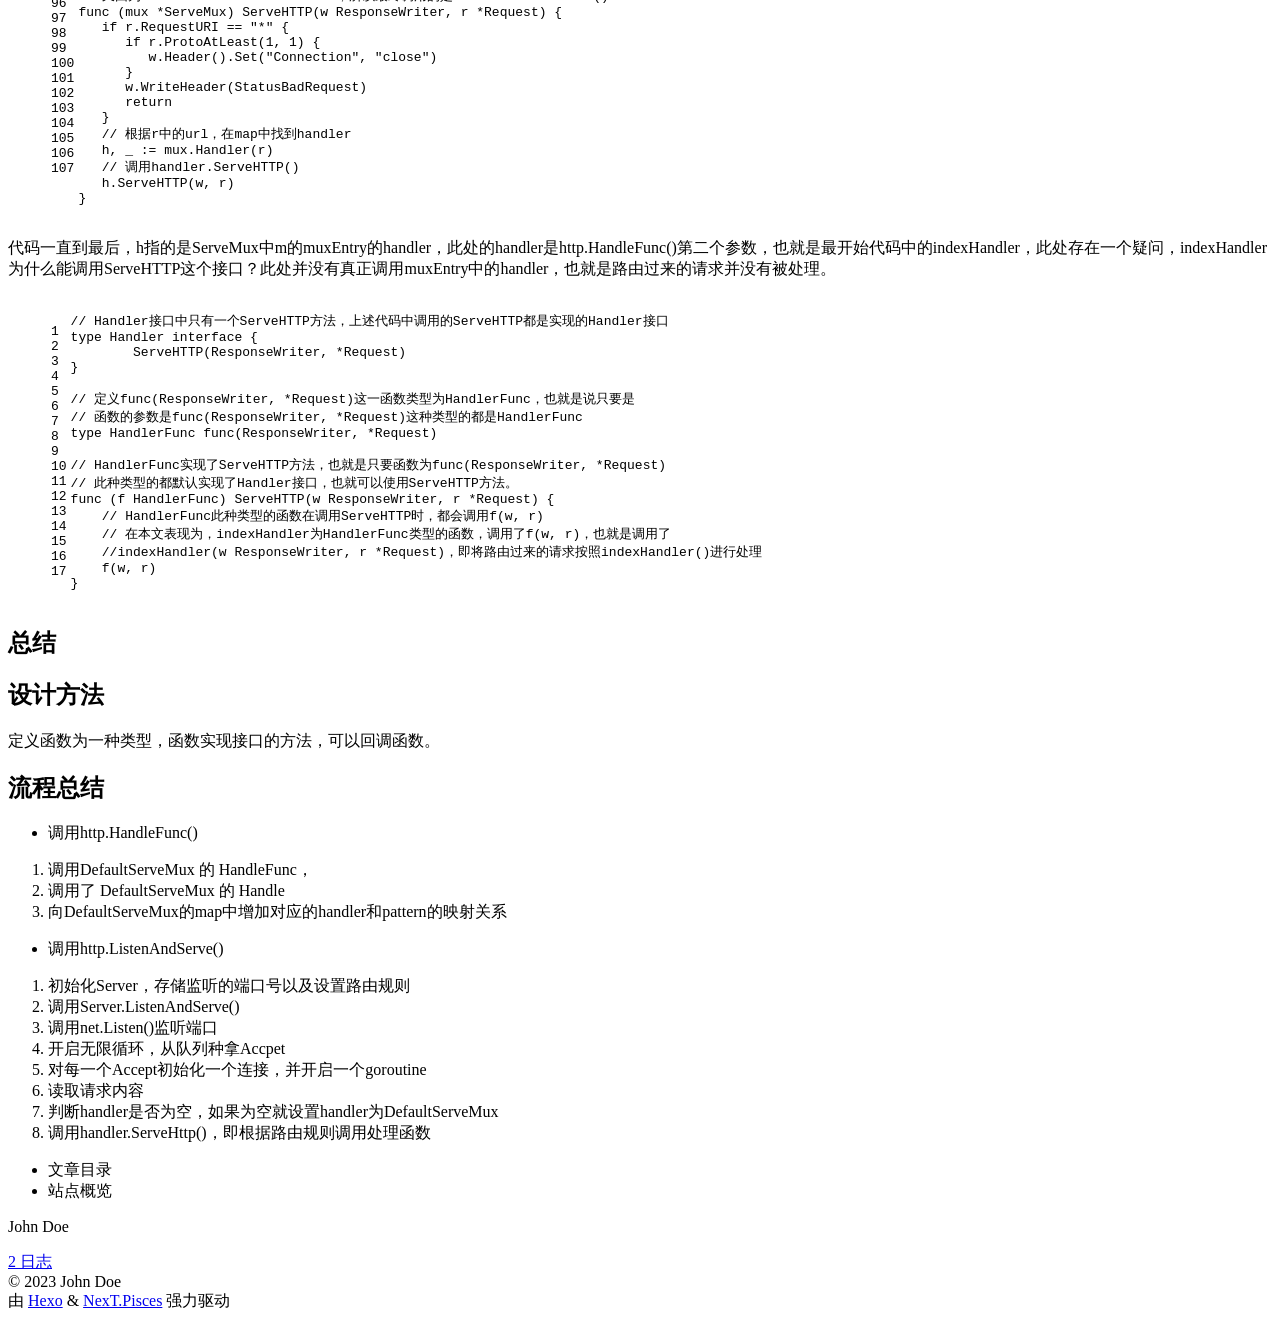
==== commit 37495b32: "Site updated: 2023-11-28 23:39:46" ====
--- a/index.html
+++ b/index.html
@@ -141,6 +141,105 @@
 
           <div class="content index posts-expand">
             
+      
+  
+  
+  <article itemscope itemtype="http://schema.org/Article" class="post-block" lang="zh-CN">
+    <link itemprop="mainEntityOfPage" href="https://xichuanliang.github.io/container.github.io/2023/11/11/sealos/">
+
+    <span hidden itemprop="author" itemscope itemtype="http://schema.org/Person">
+      <meta itemprop="image" content="/container.github.io/images/avatar.gif">
+      <meta itemprop="name" content="John Doe">
+      <meta itemprop="description" content="">
+    </span>
+
+    <span hidden itemprop="publisher" itemscope itemtype="http://schema.org/Organization">
+      <meta itemprop="name" content="Hexo">
+    </span>
+      <header class="post-header">
+        <h2 class="post-title" itemprop="name headline">
+          
+            <a href="/container.github.io/2023/11/11/sealos/" class="post-title-link" itemprop="url">Clusterctl gengerate</a>
+        </h2>
+
+        <div class="post-meta">
+            <span class="post-meta-item">
+              <span class="post-meta-item-icon">
+                <i class="far fa-calendar"></i>
+              </span>
+              <span class="post-meta-item-text">发表于</span>
+
+              <time title="创建时间：2023-11-11 22:31:52" itemprop="dateCreated datePublished" datetime="2023-11-11T22:31:52+08:00">2023-11-11</time>
+            </span>
+              <span class="post-meta-item">
+                <span class="post-meta-item-icon">
+                  <i class="far fa-calendar-check"></i>
+                </span>
+                <span class="post-meta-item-text">更新于</span>
+                <time title="修改时间：2023-11-28 23:39:07" itemprop="dateModified" datetime="2023-11-28T23:39:07+08:00">2023-11-28</time>
+              </span>
+
+          
+
+        </div>
+      </header>
+
+    
+    
+    
+    <div class="post-body" itemprop="articleBody">
+
+      
+          <p>该文只介绍clusterctl的generate命令，源码在cluster-api中。以下分析仅作参考。<br>同时，在<a target="_blank" rel="noopener" href="https://github.com/xichuanliang/yamlv1%E4%B8%AD%E6%8F%90%E5%8F%96%E4%BA%86clusterctl">https://github.com/xichuanliang/yamlv1中提取了clusterctl</a> gengerate的代码用于读取本地template文件和conf文件，初始化template<br>clusterctl generate用于根据给定的template生成对应的yaml，从而创建cluster-api所需的yaml资源，如cluster、machinedeployment、kubeadmcontrolplane等。上述资源供cluster-api生成一个k8s集群。</p>
+<ul>
+<li><p>clustectl中的命令都是基于cobra框架而生成的</p>
+</li>
+<li><p>在cobra框架中RunE代表在执行该命令的时候，执行的函数。RunE表示该命令能够返回错误信息。</p>
+<figure class="highlight go"><table><tr><td class="gutter"><pre><span class="line">1</span><br><span class="line">2</span><br><span class="line">3</span><br><span class="line">4</span><br><span class="line">5</span><br><span class="line">6</span><br><span class="line">7</span><br><span class="line">8</span><br><span class="line">9</span><br><span class="line">10</span><br><span class="line">11</span><br><span class="line">12</span><br><span class="line">13</span><br><span class="line">14</span><br><span class="line">15</span><br><span class="line">16</span><br><span class="line">17</span><br><span class="line">18</span><br><span class="line">19</span><br><span class="line">20</span><br><span class="line">21</span><br><span class="line">22</span><br><span class="line">23</span><br><span class="line">24</span><br><span class="line">25</span><br><span class="line">26</span><br><span class="line">27</span><br></pre></td><td class="code"><pre><span class="line"><span class="keyword">var</span> generateClusterClusterCmd = &amp;cobra.Command&#123;</span><br><span class="line">	Use:   <span class="string">&quot;cluster NAME&quot;</span>,</span><br><span class="line">	Short: <span class="string">&quot;Generate templates for creating workload clusters&quot;</span>,</span><br><span class="line">	Long: LongDesc(<span class="string">`</span></span><br><span class="line"><span class="string">		Generate templates for creating workload clusters.</span></span><br><span class="line"><span class="string"></span></span><br><span class="line"><span class="string">		clusterctl ships with a list of known providers; if necessary, edit</span></span><br><span class="line"><span class="string">		$XDG_CONFIG_HOME/cluster-api/clusterctl.yaml to add new provider or to customize existing ones.</span></span><br><span class="line"><span class="string"></span></span><br><span class="line"><span class="string">		Each provider configuration links to a repository; clusterctl uses this information</span></span><br><span class="line"><span class="string">		to fetch templates when creating a new cluster.`</span>),</span><br><span class="line"></span><br><span class="line">	Example: Examples(<span class="string">`</span></span><br><span class="line"><span class="string">		# Generates a yaml file for creating workload clusters using</span></span><br><span class="line"><span class="string">		# the pre-installed infrastructure and bootstrap providers.</span></span><br><span class="line"><span class="string">		clusterctl generate cluster my-cluster</span></span><br><span class="line"><span class="string"></span></span><br><span class="line"><span class="string">	Args: func(cmd *cobra.Command, args []string) error &#123;</span></span><br><span class="line"><span class="string">		if len(args) != 1 &#123;</span></span><br><span class="line"><span class="string">			return errors.New(&quot;please specify a cluster name&quot;)</span></span><br><span class="line"><span class="string">		&#125;</span></span><br><span class="line"><span class="string">		return nil</span></span><br><span class="line"><span class="string">	&#125;,</span></span><br><span class="line"><span class="string">	RunE: func(cmd *cobra.Command, args []string) error &#123;</span></span><br><span class="line"><span class="string">		return runGenerateClusterTemplate(cmd, args[0])</span></span><br><span class="line"><span class="string">	&#125;,</span></span><br><span class="line"><span class="string">&#125;</span></span><br></pre></td></tr></table></figure>
+</li>
+<li><p>runGenerateClusterTemplate命令用于根据template生成一个yaml</p>
+</li>
+<li><p>该方法中最重要的便是GetClusterTemplate()方法，用于生成template。其中templateOptions对template做一些template初始化的选项，比如设置负载集群K8s的版本、master节点个数，负载集群的namespace等等。这些参数都将作用于template。</p>
+<figure class="highlight go"><table><tr><td class="gutter"><pre><span class="line">1</span><br><span class="line">2</span><br><span class="line">3</span><br><span class="line">4</span><br><span class="line">5</span><br><span class="line">6</span><br><span class="line">7</span><br><span class="line">8</span><br><span class="line">9</span><br><span class="line">10</span><br><span class="line">11</span><br><span class="line">12</span><br><span class="line">13</span><br><span class="line">14</span><br><span class="line">15</span><br><span class="line">16</span><br><span class="line">17</span><br><span class="line">18</span><br><span class="line">19</span><br><span class="line">20</span><br><span class="line">21</span><br><span class="line">22</span><br><span class="line">23</span><br><span class="line">24</span><br><span class="line">25</span><br><span class="line">26</span><br><span class="line">27</span><br><span class="line">28</span><br><span class="line">29</span><br><span class="line">30</span><br><span class="line">31</span><br><span class="line">32</span><br><span class="line">33</span><br><span class="line">34</span><br><span class="line">35</span><br><span class="line">36</span><br><span class="line">37</span><br><span class="line">38</span><br><span class="line">39</span><br><span class="line">40</span><br><span class="line">41</span><br><span class="line">42</span><br><span class="line">43</span><br><span class="line">44</span><br><span class="line">45</span><br><span class="line">46</span><br><span class="line">47</span><br><span class="line">48</span><br><span class="line">49</span><br><span class="line">50</span><br><span class="line">51</span><br><span class="line">52</span><br><span class="line">53</span><br><span class="line">54</span><br><span class="line">55</span><br></pre></td><td class="code"><pre><span class="line"><span class="function"><span class="keyword">func</span> <span class="title">runGenerateClusterTemplate</span><span class="params">(cmd *cobra.Command, name <span class="type">string</span>)</span></span> <span class="type">error</span> &#123;</span><br><span class="line">	ctx := context.Background()</span><br><span class="line">	<span class="comment">// 用于生成configClient</span></span><br><span class="line">	c, err := client.New(ctx, cfgFile)</span><br><span class="line">	<span class="keyword">if</span> err != <span class="literal">nil</span> &#123;</span><br><span class="line">		<span class="keyword">return</span> err</span><br><span class="line">	&#125;</span><br><span class="line"></span><br><span class="line">	templateOptions := client.GetClusterTemplateOptions&#123;</span><br><span class="line">		Kubeconfig:        client.Kubeconfig&#123;Path: gc.kubeconfig, Context: gc.kubeconfigContext&#125;,</span><br><span class="line">		ClusterName:       name,</span><br><span class="line">		TargetNamespace:   gc.targetNamespace,</span><br><span class="line">		KubernetesVersion: gc.kubernetesVersion,</span><br><span class="line">		ListVariablesOnly: gc.listVariables,</span><br><span class="line">	&#125;</span><br><span class="line"></span><br><span class="line">	<span class="keyword">if</span> cmd.Flags().Changed(<span class="string">&quot;control-plane-machine-count&quot;</span>) &#123;</span><br><span class="line">		templateOptions.ControlPlaneMachineCount = &amp;gc.controlPlaneMachineCount</span><br><span class="line">	&#125;</span><br><span class="line">	<span class="keyword">if</span> cmd.Flags().Changed(<span class="string">&quot;worker-machine-count&quot;</span>) &#123;</span><br><span class="line">		templateOptions.WorkerMachineCount = &amp;gc.workerMachineCount</span><br><span class="line">	&#125;</span><br><span class="line"></span><br><span class="line">	<span class="keyword">if</span> gc.url != <span class="string">&quot;&quot;</span> &#123;</span><br><span class="line">		templateOptions.URLSource = &amp;client.URLSourceOptions&#123;</span><br><span class="line">			URL: gc.url,</span><br><span class="line">		&#125;</span><br><span class="line">	&#125;</span><br><span class="line"></span><br><span class="line">	<span class="keyword">if</span> gc.configMapNamespace != <span class="string">&quot;&quot;</span> || gc.configMapName != <span class="string">&quot;&quot;</span> || gc.configMapDataKey != <span class="string">&quot;&quot;</span> &#123;</span><br><span class="line">		templateOptions.ConfigMapSource = &amp;client.ConfigMapSourceOptions&#123;</span><br><span class="line">			Namespace: gc.configMapNamespace,</span><br><span class="line">			Name:      gc.configMapName,</span><br><span class="line">			DataKey:   gc.configMapDataKey,</span><br><span class="line">		&#125;</span><br><span class="line">	&#125;</span><br><span class="line"></span><br><span class="line">	<span class="keyword">if</span> gc.infrastructureProvider != <span class="string">&quot;&quot;</span> || gc.flavor != <span class="string">&quot;&quot;</span> &#123;</span><br><span class="line">		templateOptions.ProviderRepositorySource = &amp;client.ProviderRepositorySourceOptions&#123;</span><br><span class="line">			InfrastructureProvider: gc.infrastructureProvider,</span><br><span class="line">			Flavor:                 gc.flavor,</span><br><span class="line">		&#125;</span><br><span class="line">	&#125;</span><br><span class="line"></span><br><span class="line">	template, err := c.GetClusterTemplate(ctx, templateOptions)</span><br><span class="line">	<span class="keyword">if</span> err != <span class="literal">nil</span> &#123;</span><br><span class="line">		<span class="keyword">return</span> err</span><br><span class="line">	&#125;</span><br><span class="line">	</span><br><span class="line">	<span class="keyword">if</span> gc.listVariables &#123;</span><br><span class="line">		<span class="keyword">return</span> printVariablesOutput(template, templateOptions)</span><br><span class="line">	&#125;</span><br><span class="line"></span><br><span class="line">	<span class="keyword">return</span> printYamlOutput(template, gc.output)</span><br><span class="line">&#125;</span><br></pre></td></tr></table></figure>
+</li>
+<li><p>GetClusterTemplate()根据templateOptions初始化template</p>
+</li>
+<li><p>在该方法中会生成clusterClient。这是一个函数类型，最重要的是根据options构造了ClusterClientFactoryInput{options.Kubeconfig, options.YamlProcessor}结构体。其中YamlProcessor会对template进行真正的初始化。</p>
+</li>
+<li><p>该方法中会选择一个template源进行初始化，本文主要讲解使用固定的template文件进行初始化，即通过URL获取template源。</p>
+<figure class="highlight go"><table><tr><td class="gutter"><pre><span class="line">1</span><br><span class="line">2</span><br><span class="line">3</span><br><span class="line">4</span><br><span class="line">5</span><br><span class="line">6</span><br><span class="line">7</span><br><span class="line">8</span><br><span class="line">9</span><br><span class="line">10</span><br><span class="line">11</span><br><span class="line">12</span><br><span class="line">13</span><br><span class="line">14</span><br><span class="line">15</span><br><span class="line">16</span><br><span class="line">17</span><br><span class="line">18</span><br><span class="line">19</span><br><span class="line">20</span><br><span class="line">21</span><br><span class="line">22</span><br><span class="line">23</span><br><span class="line">24</span><br><span class="line">25</span><br><span class="line">26</span><br><span class="line">27</span><br><span class="line">28</span><br><span class="line">29</span><br><span class="line">30</span><br><span class="line">31</span><br><span class="line">32</span><br><span class="line">33</span><br><span class="line">34</span><br><span class="line">35</span><br><span class="line">36</span><br><span class="line">37</span><br><span class="line">38</span><br><span class="line">39</span><br><span class="line">40</span><br><span class="line">41</span><br><span class="line">42</span><br><span class="line">43</span><br><span class="line">44</span><br><span class="line">45</span><br><span class="line">46</span><br><span class="line">47</span><br><span class="line">48</span><br><span class="line">49</span><br><span class="line">50</span><br><span class="line">51</span><br><span class="line">52</span><br><span class="line">53</span><br><span class="line">54</span><br><span class="line">55</span><br><span class="line">56</span><br><span class="line">57</span><br><span class="line">58</span><br><span class="line">59</span><br><span class="line">60</span><br><span class="line">61</span><br></pre></td><td class="code"><pre><span class="line"><span class="function"><span class="keyword">func</span> <span class="params">(c *clusterctlClient)</span></span> GetClusterTemplate(ctx context.Context, options GetClusterTemplateOptions) (Template, <span class="type">error</span>) &#123;</span><br><span class="line">	<span class="comment">// 检查template的来源个数，template可以从provider repository、configMap、URL中获取</span></span><br><span class="line">    <span class="comment">// 如果template来源大于1是无法选择template进行初始化的</span></span><br><span class="line">	numsSource := options.numSources()</span><br><span class="line">	<span class="keyword">if</span> numsSource &gt; <span class="number">1</span> &#123;</span><br><span class="line">		<span class="keyword">return</span> <span class="literal">nil</span>, errors.New(<span class="string">&quot;invalid cluster template source: only one template can be used at time&quot;</span>)</span><br><span class="line">	&#125;</span><br><span class="line">	</span><br><span class="line">	<span class="keyword">if</span> numsSource == <span class="number">0</span> &#123;</span><br><span class="line">		options.ProviderRepositorySource = &amp;ProviderRepositorySourceOptions&#123;&#125;</span><br><span class="line">	&#125;</span><br><span class="line"></span><br><span class="line">	<span class="comment">// 生成clusterClient</span></span><br><span class="line">	clusterClient, err := c.clusterClientFactory(ClusterClientFactoryInput&#123;options.Kubeconfig, options.YamlProcessor&#125;)</span><br><span class="line">	<span class="keyword">if</span> err != <span class="literal">nil</span> &#123;</span><br><span class="line">		<span class="keyword">return</span> <span class="literal">nil</span>, err</span><br><span class="line">	&#125;</span><br><span class="line"></span><br><span class="line">	<span class="comment">// 对options中的某些字段进行校验，如果没有或不符合规则就返回错误信息</span></span><br><span class="line">	<span class="keyword">if</span> options.TargetNamespace == <span class="string">&quot;&quot;</span> &#123;</span><br><span class="line">		<span class="keyword">if</span> err := clusterClient.Proxy().CheckClusterAvailable(); err != <span class="literal">nil</span> &#123;</span><br><span class="line">			<span class="keyword">return</span> <span class="literal">nil</span>, errors.Wrap(err, <span class="string">&quot;management cluster not available. Cannot auto-discover target namespace. Please specify a target namespace&quot;</span>)</span><br><span class="line">		&#125;</span><br><span class="line">		currentNamespace, err := clusterClient.Proxy().CurrentNamespace()</span><br><span class="line">		<span class="keyword">if</span> err != <span class="literal">nil</span> &#123;</span><br><span class="line">			<span class="keyword">return</span> <span class="literal">nil</span>, err</span><br><span class="line">		&#125;</span><br><span class="line">		<span class="keyword">if</span> currentNamespace == <span class="string">&quot;&quot;</span> &#123;</span><br><span class="line">			<span class="keyword">return</span> <span class="literal">nil</span>, errors.New(<span class="string">&quot;failed to identify the current namespace. Please specify a target namespace&quot;</span>)</span><br><span class="line">		&#125;</span><br><span class="line">		options.TargetNamespace = currentNamespace</span><br><span class="line">	&#125;</span><br><span class="line"></span><br><span class="line">	<span class="comment">// 将参数中的某些变量注入进clusterClient的configClient中</span></span><br><span class="line">	<span class="keyword">if</span> err := c.templateOptionsToVariables(options); err != <span class="literal">nil</span> &#123;</span><br><span class="line">		<span class="keyword">return</span> <span class="literal">nil</span>, err</span><br><span class="line">	&#125;</span><br><span class="line"></span><br><span class="line">	<span class="comment">// 选择一个template源</span></span><br><span class="line">	<span class="keyword">if</span> options.ProviderRepositorySource != <span class="literal">nil</span> &#123;</span><br><span class="line">		<span class="comment">// Ensure this command only runs against management clusters with the current Cluster API contract.</span></span><br><span class="line">		<span class="comment">// <span class="doctag">NOTE:</span> This command tolerates also not existing cluster (Kubeconfig.Path==&quot;&quot;) or clusters not yet initialized in order to allow</span></span><br><span class="line">		<span class="comment">// users to dry-run the command and take a look at what the cluster will look like; in both scenarios, it is required</span></span><br><span class="line">		<span class="comment">// to pass provider:version given that auto-discovery can&#x27;t work without a provider inventory installed in a cluster.</span></span><br><span class="line">		<span class="keyword">if</span> options.Kubeconfig.Path != <span class="string">&quot;&quot;</span> &#123;</span><br><span class="line">			<span class="keyword">if</span> err := clusterClient.ProviderInventory().CheckCAPIContract(ctx, cluster.AllowCAPINotInstalled&#123;&#125;); err != <span class="literal">nil</span> &#123;</span><br><span class="line">				<span class="keyword">return</span> <span class="literal">nil</span>, err</span><br><span class="line">			&#125;</span><br><span class="line">		&#125;</span><br><span class="line">		<span class="keyword">return</span> c.getTemplateFromRepository(ctx, clusterClient, options)</span><br><span class="line">	&#125;</span><br><span class="line">	<span class="keyword">if</span> options.ConfigMapSource != <span class="literal">nil</span> &#123;</span><br><span class="line">		<span class="keyword">return</span> c.getTemplateFromConfigMap(ctx, clusterClient, *options.ConfigMapSource, options.TargetNamespace, options.ListVariablesOnly)</span><br><span class="line">	&#125;</span><br><span class="line">    <span class="comment">// 通过URL获取template源</span></span><br><span class="line">	<span class="keyword">if</span> options.URLSource != <span class="literal">nil</span> &#123;</span><br><span class="line">		<span class="keyword">return</span> c.getTemplateFromURL(ctx, clusterClient, *options.URLSource, options.TargetNamespace, options.ListVariablesOnly)</span><br><span class="line">	&#125;</span><br><span class="line"></span><br><span class="line">	<span class="keyword">return</span> <span class="literal">nil</span>, errors.New(<span class="string">&quot;unable to read custom template. Please specify a template source&quot;</span>)</span><br><span class="line">&#125;</span><br></pre></td></tr></table></figure>
+</li>
+<li><p>根据template源，将template读取到内存中</p>
+</li>
+<li><p>最重要的是初始化TemplateInput{}，然后执行repository.NewTemplate，对template进行初始化</p>
+<figure class="highlight go"><table><tr><td class="gutter"><pre><span class="line">1</span><br><span class="line">2</span><br><span class="line">3</span><br><span class="line">4</span><br><span class="line">5</span><br><span class="line">6</span><br><span class="line">7</span><br><span class="line">8</span><br><span class="line">9</span><br><span class="line">10</span><br><span class="line">11</span><br><span class="line">12</span><br><span class="line">13</span><br><span class="line">14</span><br><span class="line">15</span><br><span class="line">16</span><br><span class="line">17</span><br><span class="line">18</span><br><span class="line">19</span><br><span class="line">20</span><br><span class="line">21</span><br><span class="line">22</span><br><span class="line">23</span><br><span class="line">24</span><br><span class="line">25</span><br><span class="line">26</span><br><span class="line">27</span><br><span class="line">28</span><br><span class="line">29</span><br><span class="line">30</span><br><span class="line">31</span><br><span class="line">32</span><br><span class="line">33</span><br><span class="line">34</span><br><span class="line">35</span><br><span class="line">36</span><br><span class="line">37</span><br><span class="line">38</span><br><span class="line">39</span><br><span class="line">40</span><br><span class="line">41</span><br><span class="line">42</span><br><span class="line">43</span><br><span class="line">44</span><br><span class="line">45</span><br><span class="line">46</span><br><span class="line">47</span><br><span class="line">48</span><br><span class="line">49</span><br><span class="line">50</span><br><span class="line">51</span><br><span class="line">52</span><br><span class="line">53</span><br><span class="line">54</span><br><span class="line">55</span><br><span class="line">56</span><br><span class="line">57</span><br><span class="line">58</span><br><span class="line">59</span><br><span class="line">60</span><br><span class="line">61</span><br><span class="line">62</span><br><span class="line">63</span><br><span class="line">64</span><br><span class="line">65</span><br><span class="line">66</span><br></pre></td><td class="code"><pre><span class="line"><span class="function"><span class="keyword">func</span> <span class="params">(c *clusterctlClient)</span></span> getTemplateFromURL(ctx context.Context, cluster cluster.Client, source URLSourceOptions, targetNamespace <span class="type">string</span>, listVariablesOnly <span class="type">bool</span>) (Template, <span class="type">error</span>) &#123;</span><br><span class="line">	<span class="keyword">return</span> cluster.Template().GetFromURL(ctx, source.URL, targetNamespace, listVariablesOnly)</span><br><span class="line">&#125;</span><br><span class="line"></span><br><span class="line"><span class="function"><span class="keyword">func</span> <span class="params">(t *templateClient)</span></span> GetFromURL(ctx context.Context, templateURL, targetNamespace <span class="type">string</span>, skipTemplateProcess <span class="type">bool</span>) (repository.Template, <span class="type">error</span>) &#123;</span><br><span class="line">	<span class="keyword">if</span> templateURL == <span class="string">&quot;&quot;</span> &#123;</span><br><span class="line">		<span class="keyword">return</span> <span class="literal">nil</span>, errors.New(<span class="string">&quot;invalid GetFromURL operation: missing templateURL value&quot;</span>)</span><br><span class="line">	&#125;</span><br><span class="line">	<span class="comment">// 根据URL读取template到内存中</span></span><br><span class="line">	content, err := t.getURLContent(ctx, templateURL)</span><br><span class="line">	<span class="keyword">if</span> err != <span class="literal">nil</span> &#123;</span><br><span class="line">		<span class="keyword">return</span> <span class="literal">nil</span>, errors.Wrapf(err, <span class="string">&quot;invalid GetFromURL operation&quot;</span>)</span><br><span class="line">	&#125;</span><br><span class="line">	<span class="comment">// 初始化NewTemplate</span></span><br><span class="line">	<span class="keyword">return</span> repository.NewTemplate(repository.TemplateInput&#123;</span><br><span class="line">		RawArtifact:           content, <span class="comment">// 读取的内容</span></span><br><span class="line">		ConfigVariablesClient: t.configClient.Variables(), </span><br><span class="line">		Processor:             t.processor, <span class="comment">// 执行template的初始化</span></span><br><span class="line">		TargetNamespace:       targetNamespace, <span class="comment">// 负载集群的namespace</span></span><br><span class="line">		SkipTemplateProcess:   skipTemplateProcess, <span class="comment">// 是否不使用TemplateProcess，即不使用t.processor对模板进行处理</span></span><br><span class="line">	&#125;)</span><br><span class="line">&#125;</span><br><span class="line"><span class="comment">// 没什么特别的，就是读取template</span></span><br><span class="line"><span class="function"><span class="keyword">func</span> <span class="params">(t *templateClient)</span></span> getURLContent(ctx context.Context, templateURL <span class="type">string</span>) ([]<span class="type">byte</span>, <span class="type">error</span>) &#123;</span><br><span class="line">	<span class="keyword">if</span> templateURL == <span class="string">&quot;-&quot;</span> &#123;</span><br><span class="line">		b, err := io.ReadAll(os.Stdin)</span><br><span class="line">		<span class="keyword">if</span> err != <span class="literal">nil</span> &#123;</span><br><span class="line">			<span class="keyword">return</span> <span class="literal">nil</span>, errors.Wrapf(err, <span class="string">&quot;failed to read stdin&quot;</span>)</span><br><span class="line">		&#125;</span><br><span class="line">		<span class="keyword">return</span> b, <span class="literal">nil</span></span><br><span class="line">	&#125;</span><br><span class="line"></span><br><span class="line">	rURL, err := url.Parse(templateURL)</span><br><span class="line">	<span class="keyword">if</span> err != <span class="literal">nil</span> &#123;</span><br><span class="line">		<span class="keyword">return</span> <span class="literal">nil</span>, errors.Wrapf(err, <span class="string">&quot;failed to parse %q&quot;</span>, templateURL)</span><br><span class="line">	&#125;</span><br><span class="line"></span><br><span class="line">	<span class="keyword">if</span> rURL.Scheme == <span class="string">&quot;https&quot;</span> &#123;</span><br><span class="line">		<span class="keyword">if</span> rURL.Host == <span class="string">&quot;github.com&quot;</span> &#123;</span><br><span class="line">			<span class="keyword">return</span> t.getGitHubFileContent(ctx, rURL)</span><br><span class="line">		&#125;</span><br><span class="line">		<span class="keyword">return</span> t.getRawURLFileContent(ctx, templateURL)</span><br><span class="line">	&#125;</span><br><span class="line"></span><br><span class="line">	<span class="keyword">if</span> rURL.Scheme == <span class="string">&quot;file&quot;</span> || rURL.Scheme == <span class="string">&quot;&quot;</span> &#123;</span><br><span class="line">		<span class="keyword">return</span> t.getLocalFileContent(rURL)</span><br><span class="line">	&#125;</span><br><span class="line"></span><br><span class="line">	<span class="keyword">return</span> <span class="literal">nil</span>, errors.Errorf(<span class="string">&quot;unable to read content from %q. Only reading from GitHub and local file system is supported&quot;</span>, templateURL)</span><br><span class="line">&#125;</span><br><span class="line"></span><br><span class="line"><span class="function"><span class="keyword">func</span> <span class="params">(t *templateClient)</span></span> getLocalFileContent(rURL *url.URL) ([]<span class="type">byte</span>, <span class="type">error</span>) &#123;</span><br><span class="line">	f, err := os.Stat(rURL.Path)</span><br><span class="line">	<span class="keyword">if</span> err != <span class="literal">nil</span> &#123;</span><br><span class="line">		<span class="keyword">return</span> <span class="literal">nil</span>, errors.Errorf(<span class="string">&quot;failed to read file %q&quot;</span>, rURL.Path)</span><br><span class="line">	&#125;</span><br><span class="line">	<span class="keyword">if</span> f.IsDir() &#123;</span><br><span class="line">		<span class="keyword">return</span> <span class="literal">nil</span>, errors.Errorf(<span class="string">&quot;invalid path: file %q is actually a directory&quot;</span>, rURL.Path)</span><br><span class="line">	&#125;</span><br><span class="line">	content, err := os.ReadFile(rURL.Path)</span><br><span class="line">	<span class="keyword">if</span> err != <span class="literal">nil</span> &#123;</span><br><span class="line">		<span class="keyword">return</span> <span class="literal">nil</span>, errors.Wrapf(err, <span class="string">&quot;failed to read file %q&quot;</span>, rURL.Path)</span><br><span class="line">	&#125;</span><br><span class="line"></span><br><span class="line">	<span class="keyword">return</span> content, <span class="literal">nil</span></span><br><span class="line">&#125;</span><br></pre></td></tr></table></figure>
+</li>
+<li><p>初始化template</p>
+</li>
+<li><p>input.Processor.GetVariables()，根据input读取到的content，提取变量到[]string中</p>
+</li>
+<li><p>input.Processor.GetVariableMap()，根据input读取到的content，将各个变量提取到map中</p>
+</li>
+<li><p>input.Processor.Process()，对模板进行初始化</p>
+</li>
+<li><p>utilyaml.ToUnstructured()，将读取到的yaml转化为k8s中的unstructured.Unstructured类型</p>
+<figure class="highlight go"><table><tr><td class="gutter"><pre><span class="line">1</span><br><span class="line">2</span><br><span class="line">3</span><br><span class="line">4</span><br><span class="line">5</span><br><span class="line">6</span><br><span class="line">7</span><br><span class="line">8</span><br><span class="line">9</span><br><span class="line">10</span><br><span class="line">11</span><br><span class="line">12</span><br><span class="line">13</span><br><span class="line">14</span><br><span class="line">15</span><br><span class="line">16</span><br><span class="line">17</span><br><span class="line">18</span><br><span class="line">19</span><br><span class="line">20</span><br><span class="line">21</span><br><span class="line">22</span><br><span class="line">23</span><br><span class="line">24</span><br><span class="line">25</span><br><span class="line">26</span><br><span class="line">27</span><br><span class="line">28</span><br><span class="line">29</span><br><span class="line">30</span><br><span class="line">31</span><br><span class="line">32</span><br><span class="line">33</span><br><span class="line">34</span><br><span class="line">35</span><br><span class="line">36</span><br><span class="line">37</span><br><span class="line">38</span><br><span class="line">39</span><br><span class="line">40</span><br><span class="line">41</span><br><span class="line">42</span><br><span class="line">43</span><br><span class="line">44</span><br><span class="line">45</span><br><span class="line">46</span><br><span class="line">47</span><br><span class="line">48</span><br></pre></td><td class="code"><pre><span class="line"><span class="function"><span class="keyword">func</span> <span class="title">NewTemplate</span><span class="params">(input TemplateInput)</span></span> (Template, <span class="type">error</span>) &#123;</span><br><span class="line">    <span class="comment">// 根据input读取到的content，对各个变量提取到[]string中</span></span><br><span class="line">	variables, err := input.Processor.GetVariables(input.RawArtifact)</span><br><span class="line">	<span class="keyword">if</span> err != <span class="literal">nil</span> &#123;</span><br><span class="line">		<span class="keyword">return</span> <span class="literal">nil</span>, err</span><br><span class="line">	&#125;</span><br><span class="line">	<span class="comment">// 根据input读取到的content，将各个变量提取到map中</span></span><br><span class="line">	variableMap, err := input.Processor.GetVariableMap(input.RawArtifact)</span><br><span class="line">	<span class="keyword">if</span> err != <span class="literal">nil</span> &#123;</span><br><span class="line">		<span class="keyword">return</span> <span class="literal">nil</span>, err</span><br><span class="line">	&#125;</span><br><span class="line">	<span class="comment">// 如果上文的SkipTemplateProcess为true，则不用提供的process方法对template进行初始化</span></span><br><span class="line">	<span class="keyword">if</span> input.SkipTemplateProcess &#123;</span><br><span class="line">		<span class="keyword">return</span> &amp;template&#123;</span><br><span class="line">			variables:       variables,</span><br><span class="line">			variableMap:     variableMap,</span><br><span class="line">			targetNamespace: input.TargetNamespace,</span><br><span class="line">		&#125;, <span class="literal">nil</span></span><br><span class="line">	&#125;</span><br><span class="line">	<span class="comment">// 对模板进行初始化</span></span><br><span class="line">	processedYaml, err := input.Processor.Process(input.RawArtifact, input.ConfigVariablesClient.Get)</span><br><span class="line">	<span class="keyword">if</span> err != <span class="literal">nil</span> &#123;</span><br><span class="line">		<span class="keyword">return</span> <span class="literal">nil</span>, err</span><br><span class="line">	&#125;</span><br><span class="line"></span><br><span class="line">	<span class="comment">// 将读取到的yaml转化为k8s中的unstructured.Unstructured类型</span></span><br><span class="line">	objs, err := utilyaml.ToUnstructured(processedYaml)</span><br><span class="line">	<span class="keyword">if</span> err != <span class="literal">nil</span> &#123;</span><br><span class="line">		<span class="keyword">return</span> <span class="literal">nil</span>, errors.Wrap(err, <span class="string">&quot;failed to parse yaml&quot;</span>)</span><br><span class="line">	&#125;</span><br><span class="line"></span><br><span class="line">	<span class="keyword">if</span> input.TargetNamespace != <span class="string">&quot;&quot;</span> &#123;</span><br><span class="line">		<span class="comment">// Ensures all the template components are deployed in the target namespace (applies only to namespaced objects)</span></span><br><span class="line">		<span class="comment">// This is required in order to ensure a cluster and all the related objects are in a single namespace, that is a requirement for</span></span><br><span class="line">		<span class="comment">// the clusterctl move operation (and also for many controller reconciliation loops).</span></span><br><span class="line">		objs, err = fixTargetNamespace(objs, input.TargetNamespace)</span><br><span class="line">		<span class="keyword">if</span> err != <span class="literal">nil</span> &#123;</span><br><span class="line">			<span class="keyword">return</span> <span class="literal">nil</span>, errors.Wrap(err, <span class="string">&quot;failed to set the TargetNamespace in the template&quot;</span>)</span><br><span class="line">		&#125;</span><br><span class="line">	&#125;</span><br><span class="line">	<span class="comment">// 初始化template，其中objs中存放的就是即将在K8s中创建的资源</span></span><br><span class="line">	<span class="keyword">return</span> &amp;template&#123;</span><br><span class="line">		variables:       variables,</span><br><span class="line">		variableMap:     variableMap,</span><br><span class="line">		targetNamespace: input.TargetNamespace,</span><br><span class="line">		objs:            objs,</span><br><span class="line">	&#125;, <span class="literal">nil</span></span><br><span class="line">&#125;</span><br></pre></td></tr></table></figure></li>
+</ul>
+
+      
+    </div>
+
+    
+    
+    
+      <footer class="post-footer">
+        <div class="post-eof"></div>
+      </footer>
+  </article>
+  
+  
+  
+
       
   
   
@@ -302,7 +401,7 @@
       <div class="site-state-item site-state-posts">
           <a href="/container.github.io/archives/">
         
-          <span class="site-state-item-count">1</span>
+          <span class="site-state-item-count">2</span>
           <span class="site-state-item-name">日志</span>
         </a>
       </div>
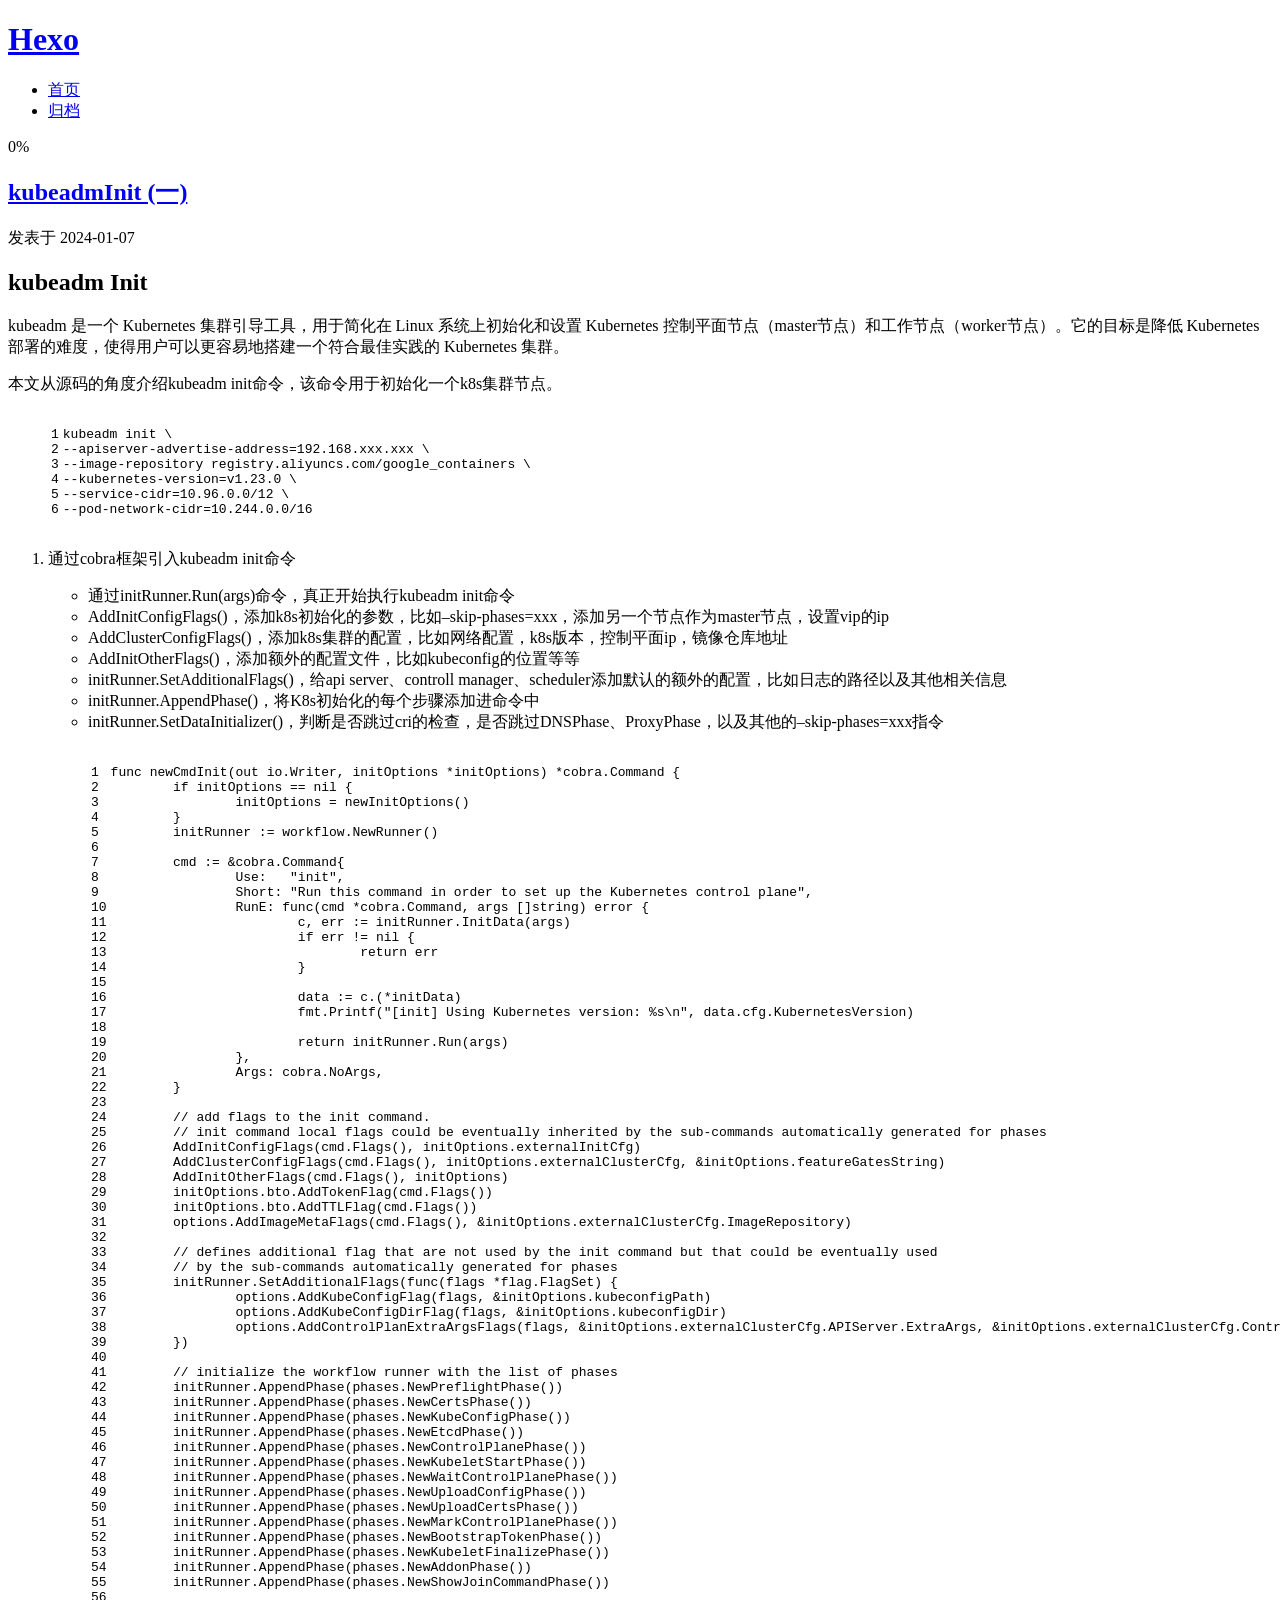
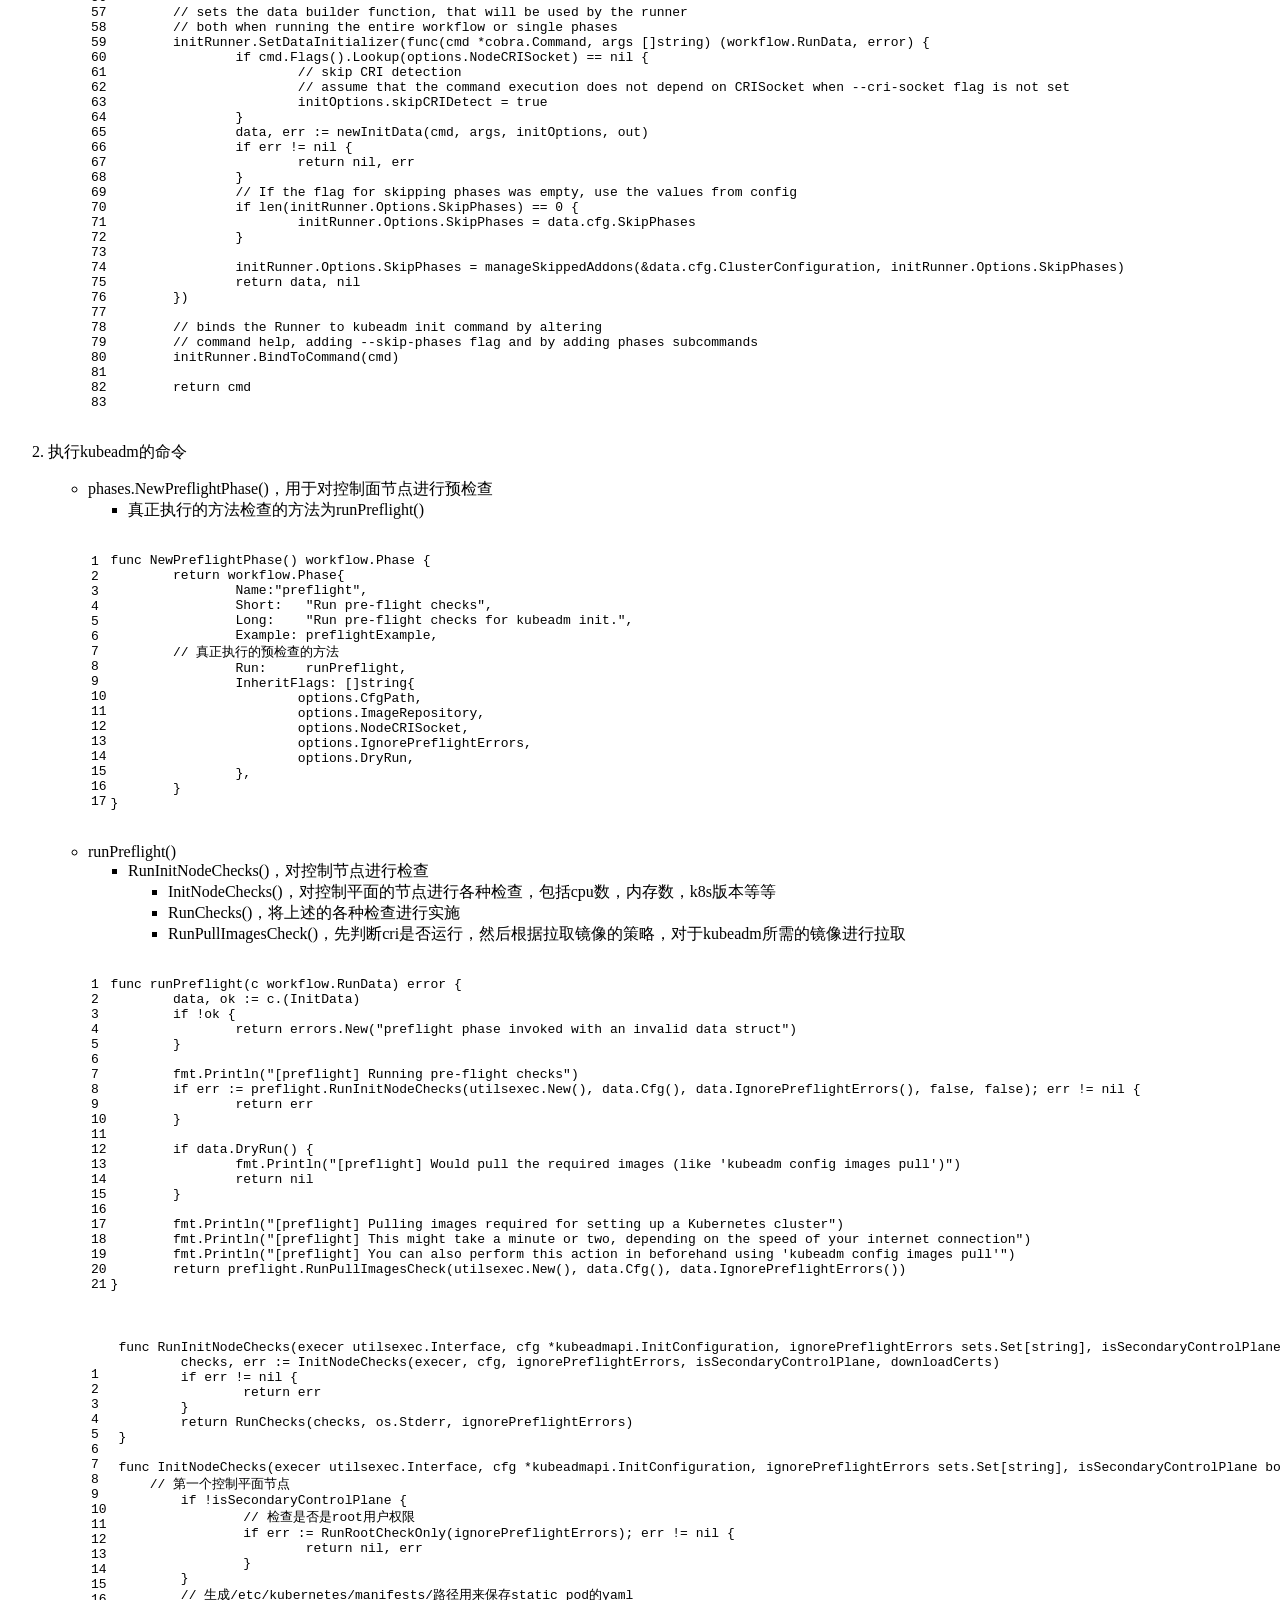
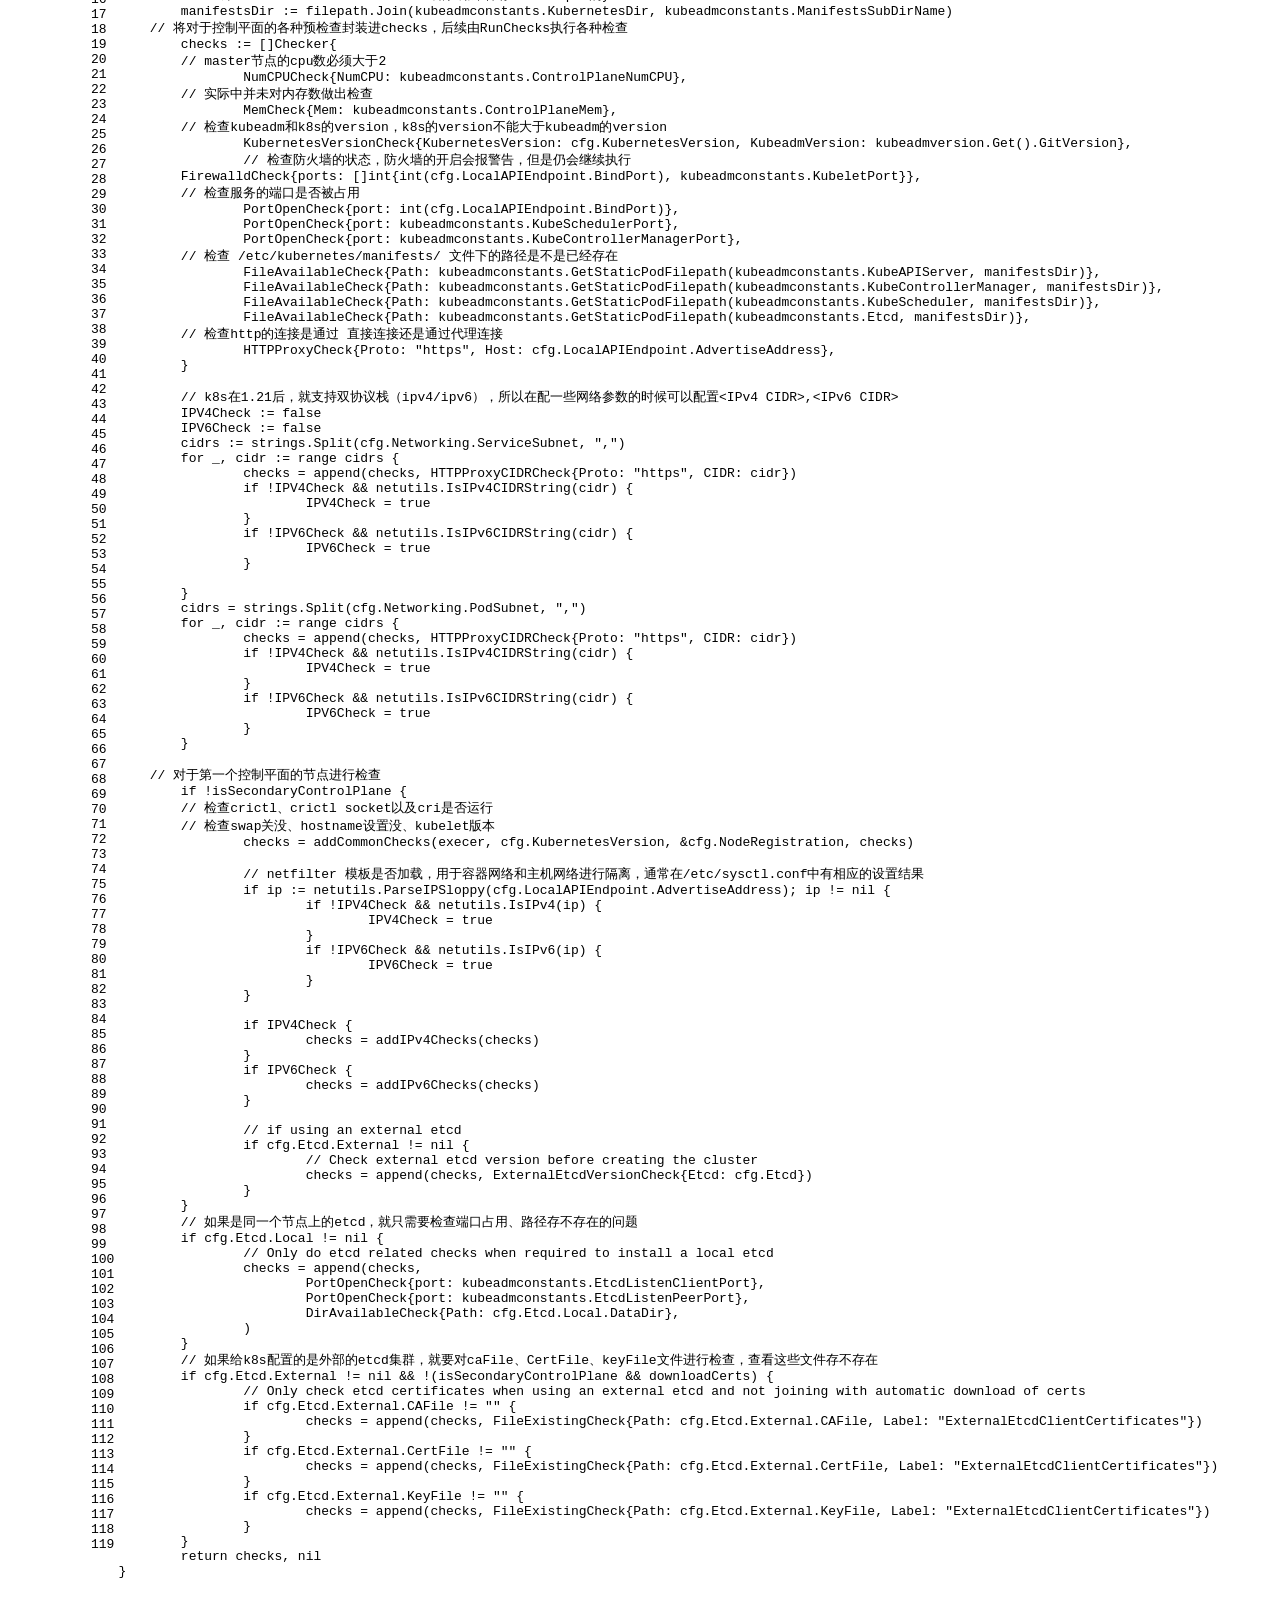
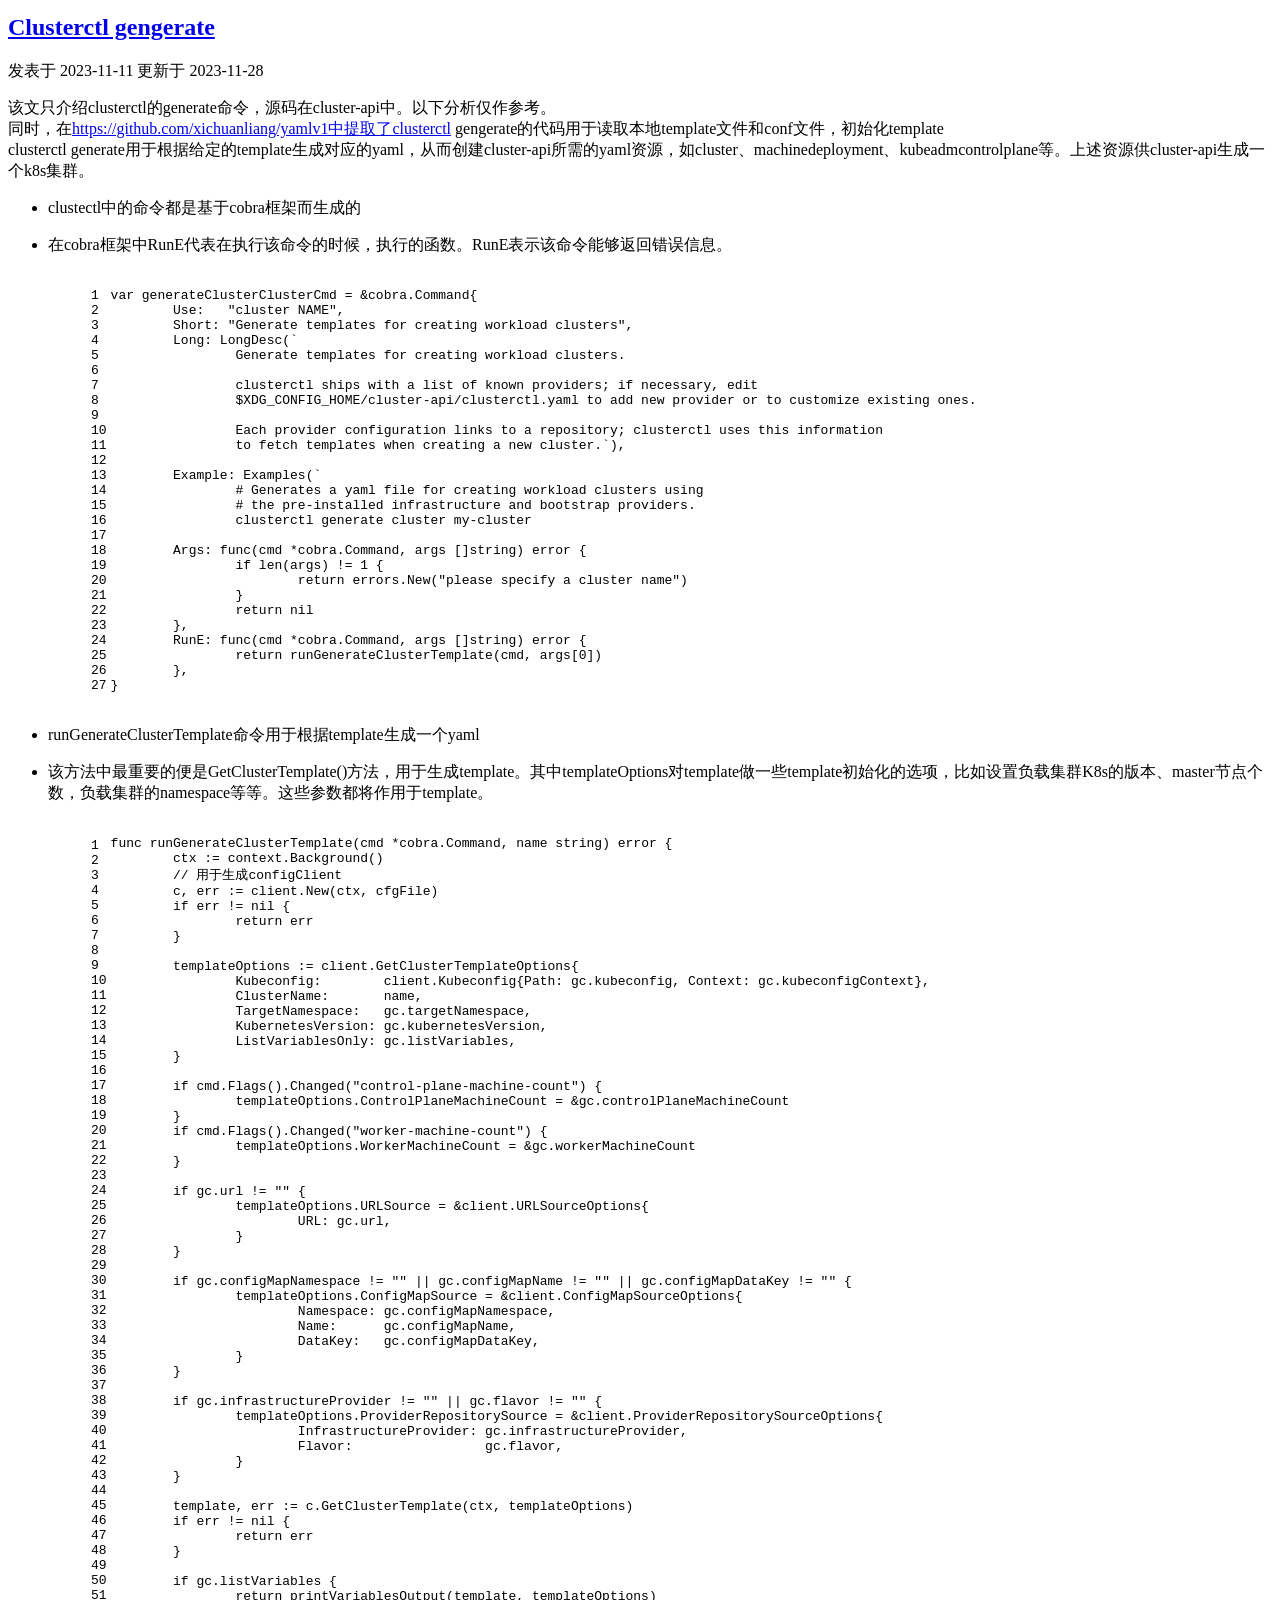
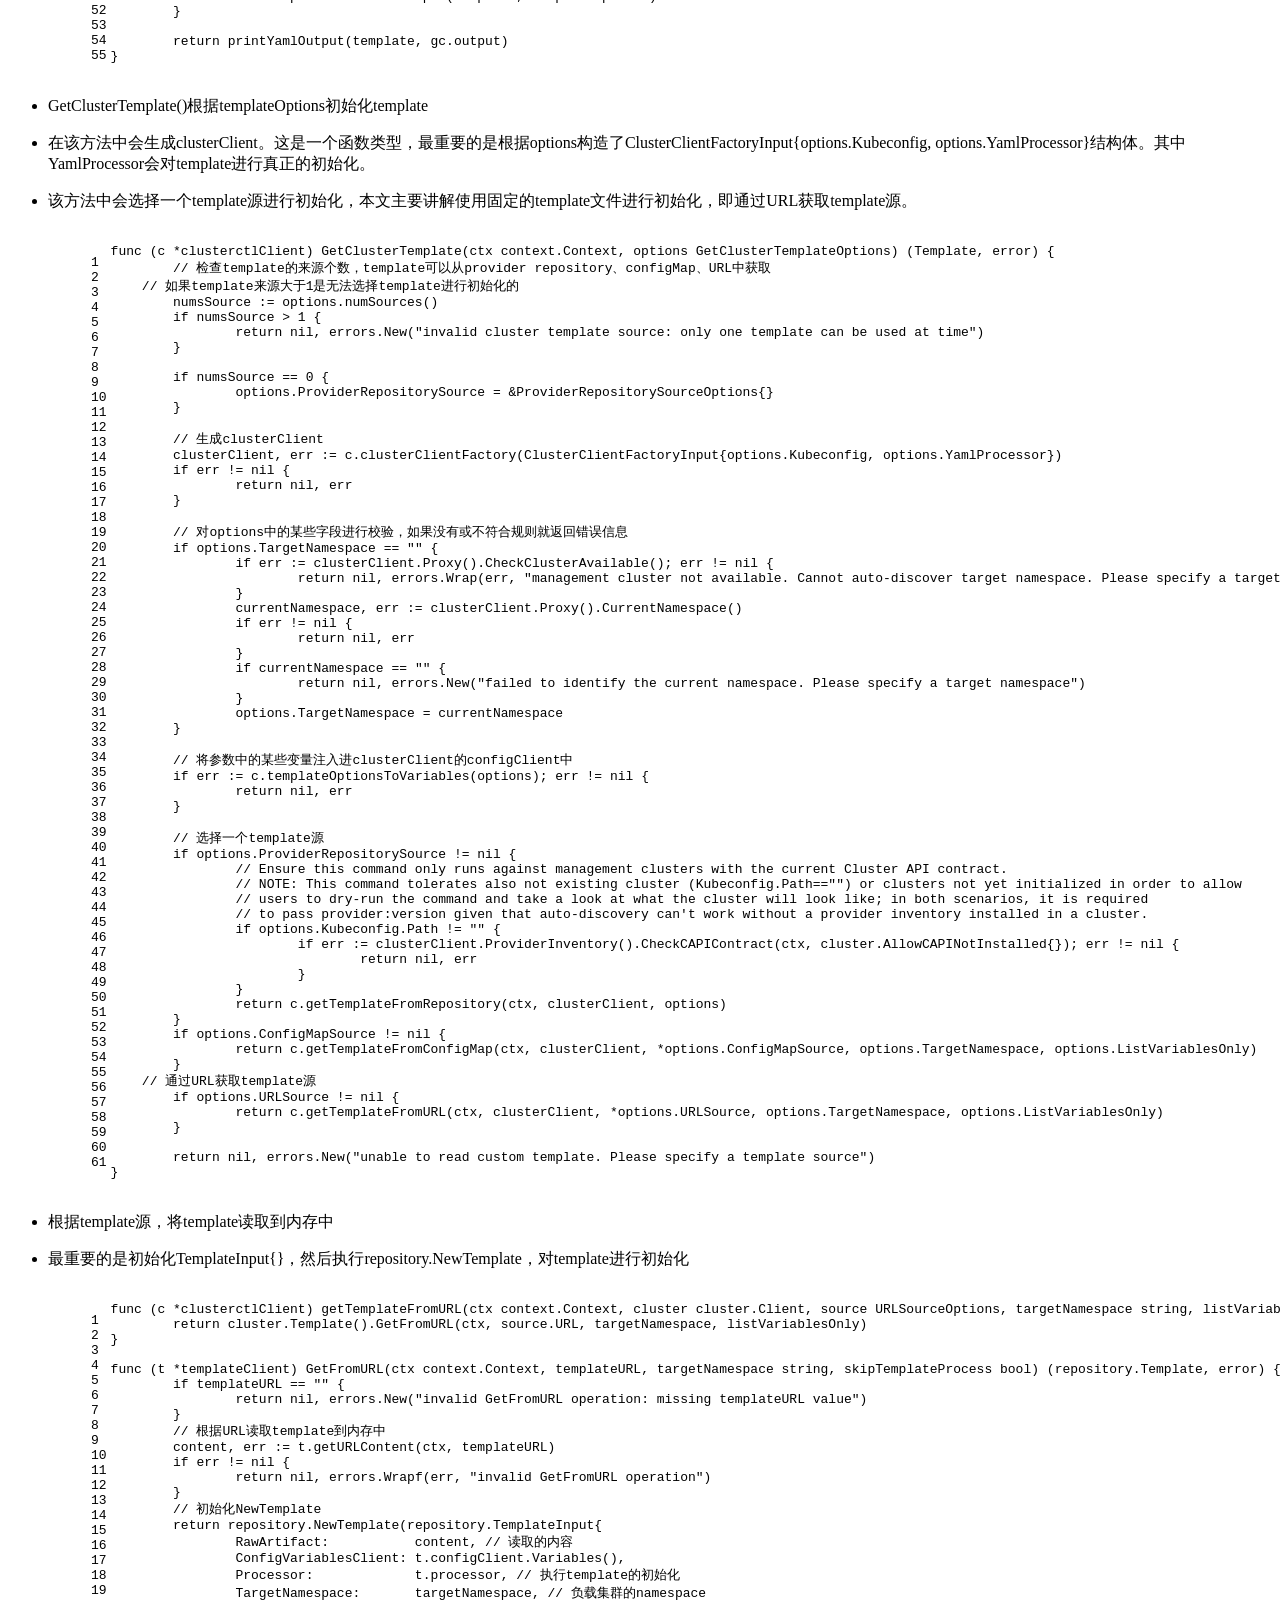
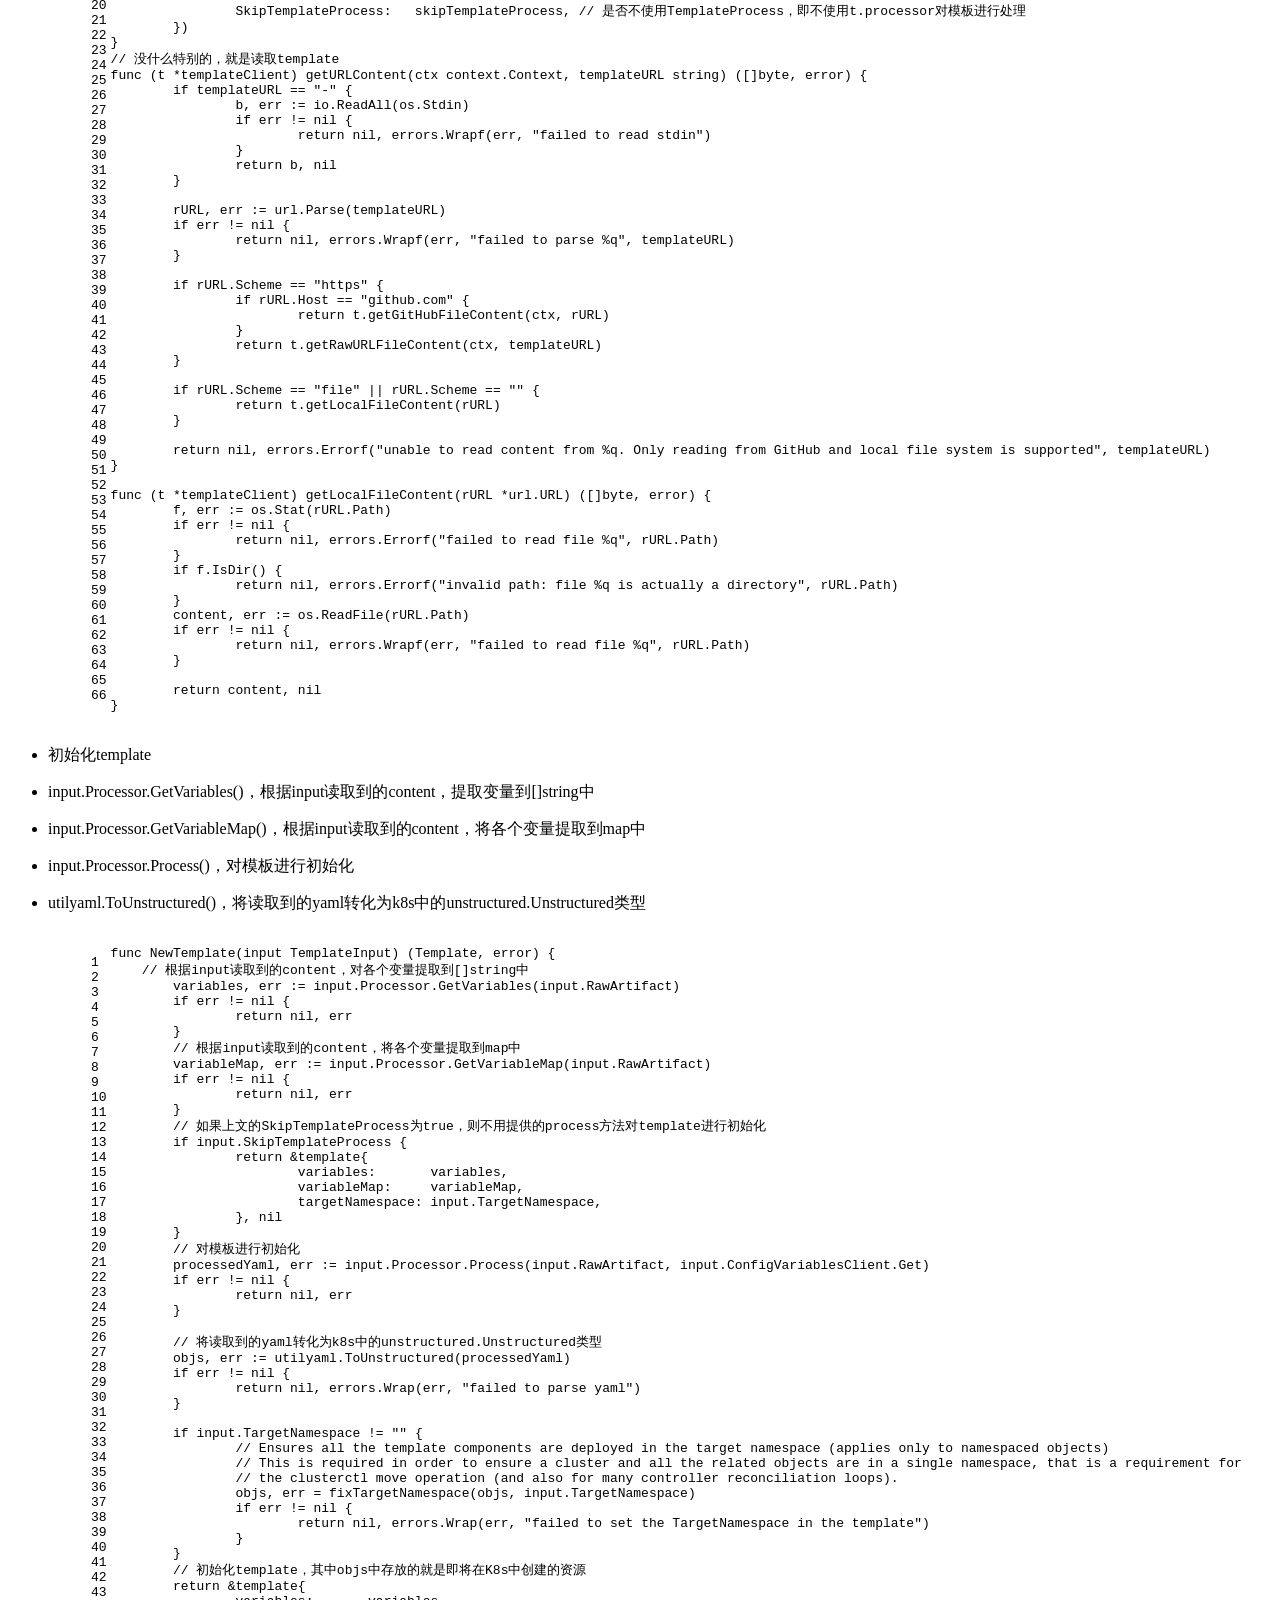
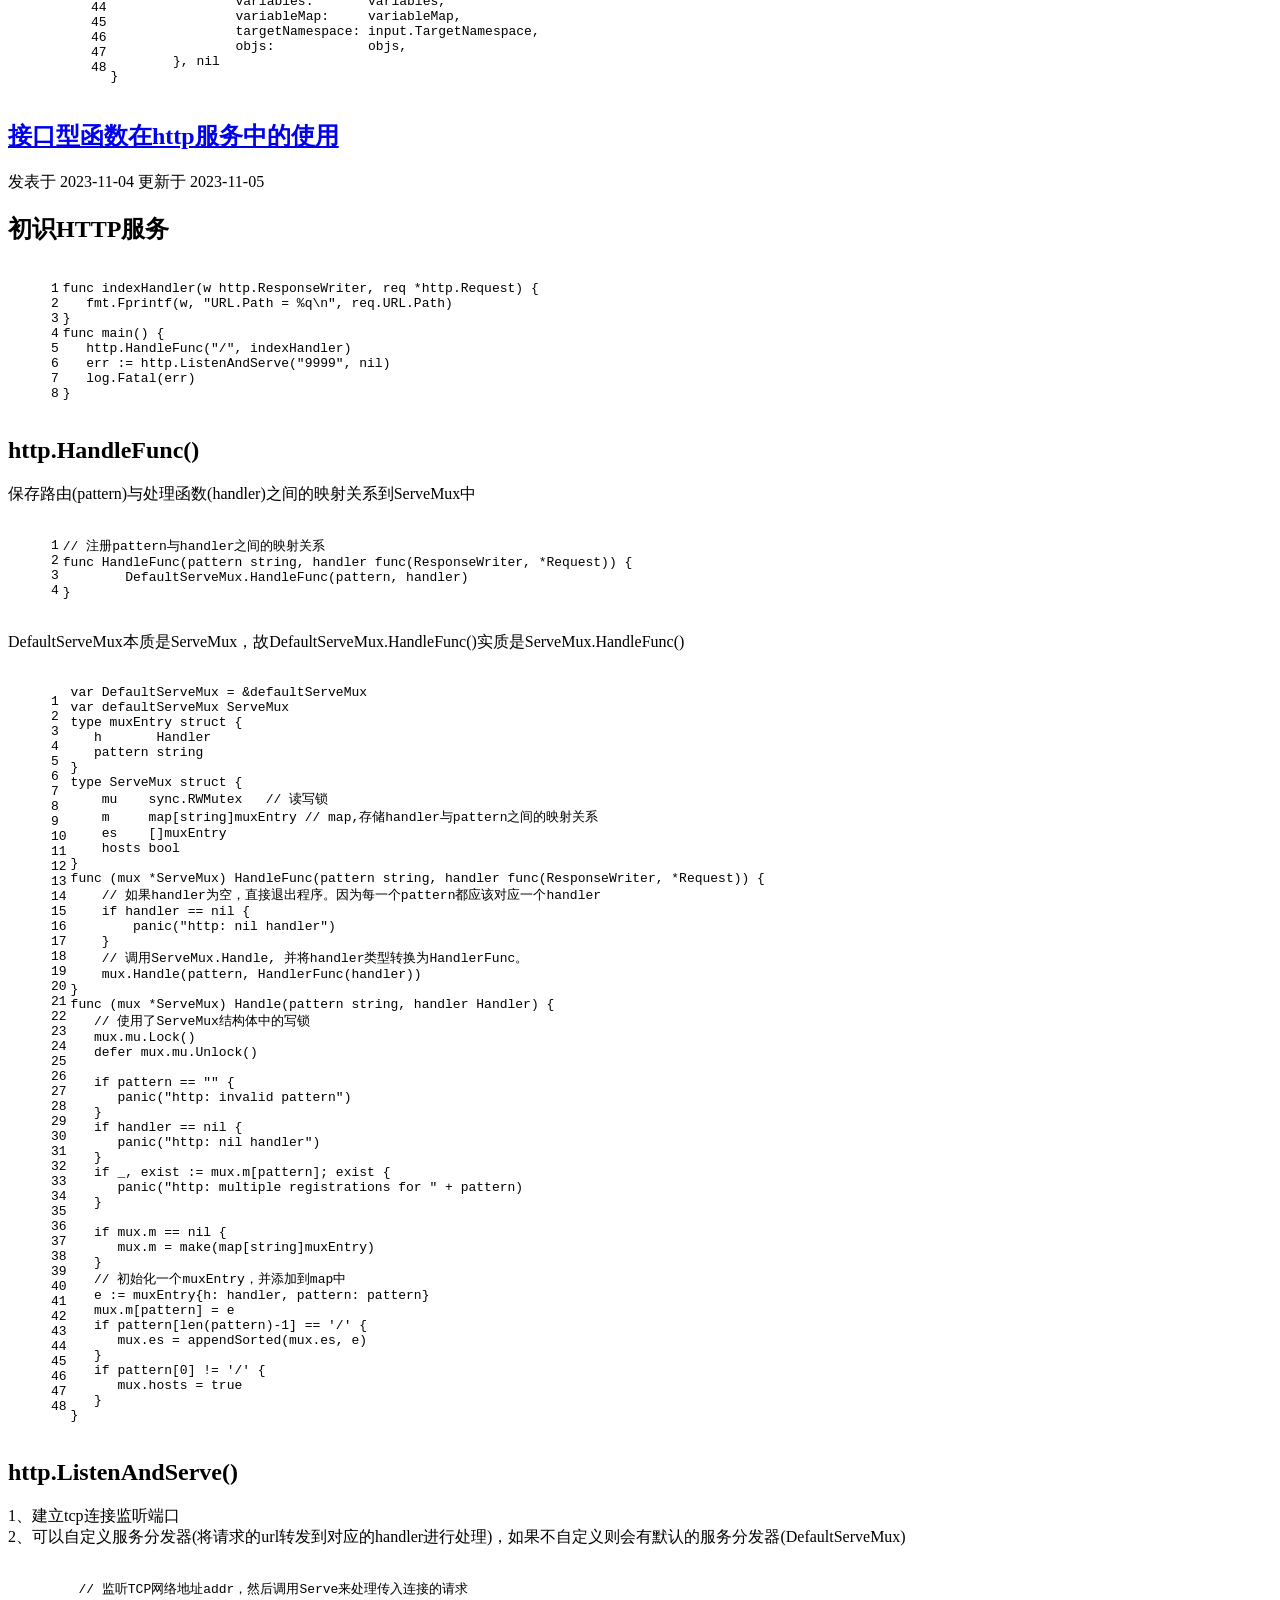
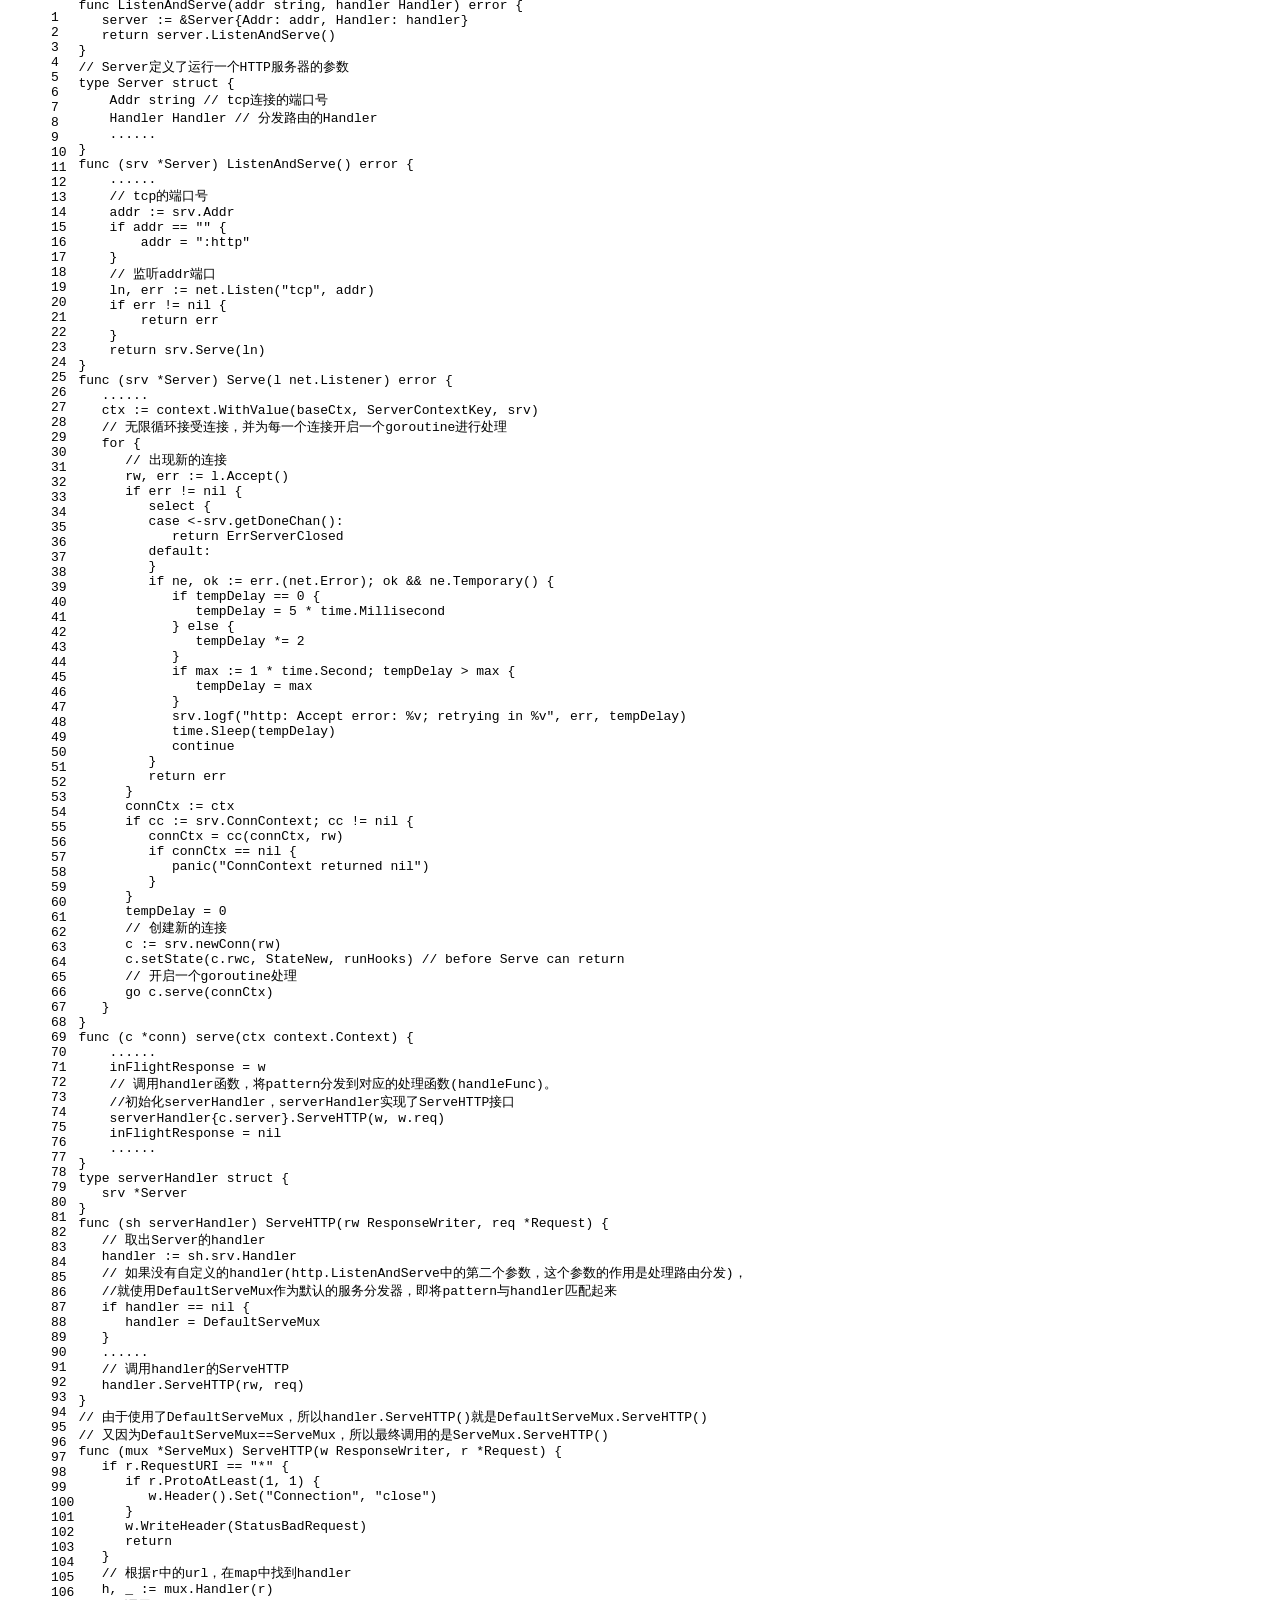
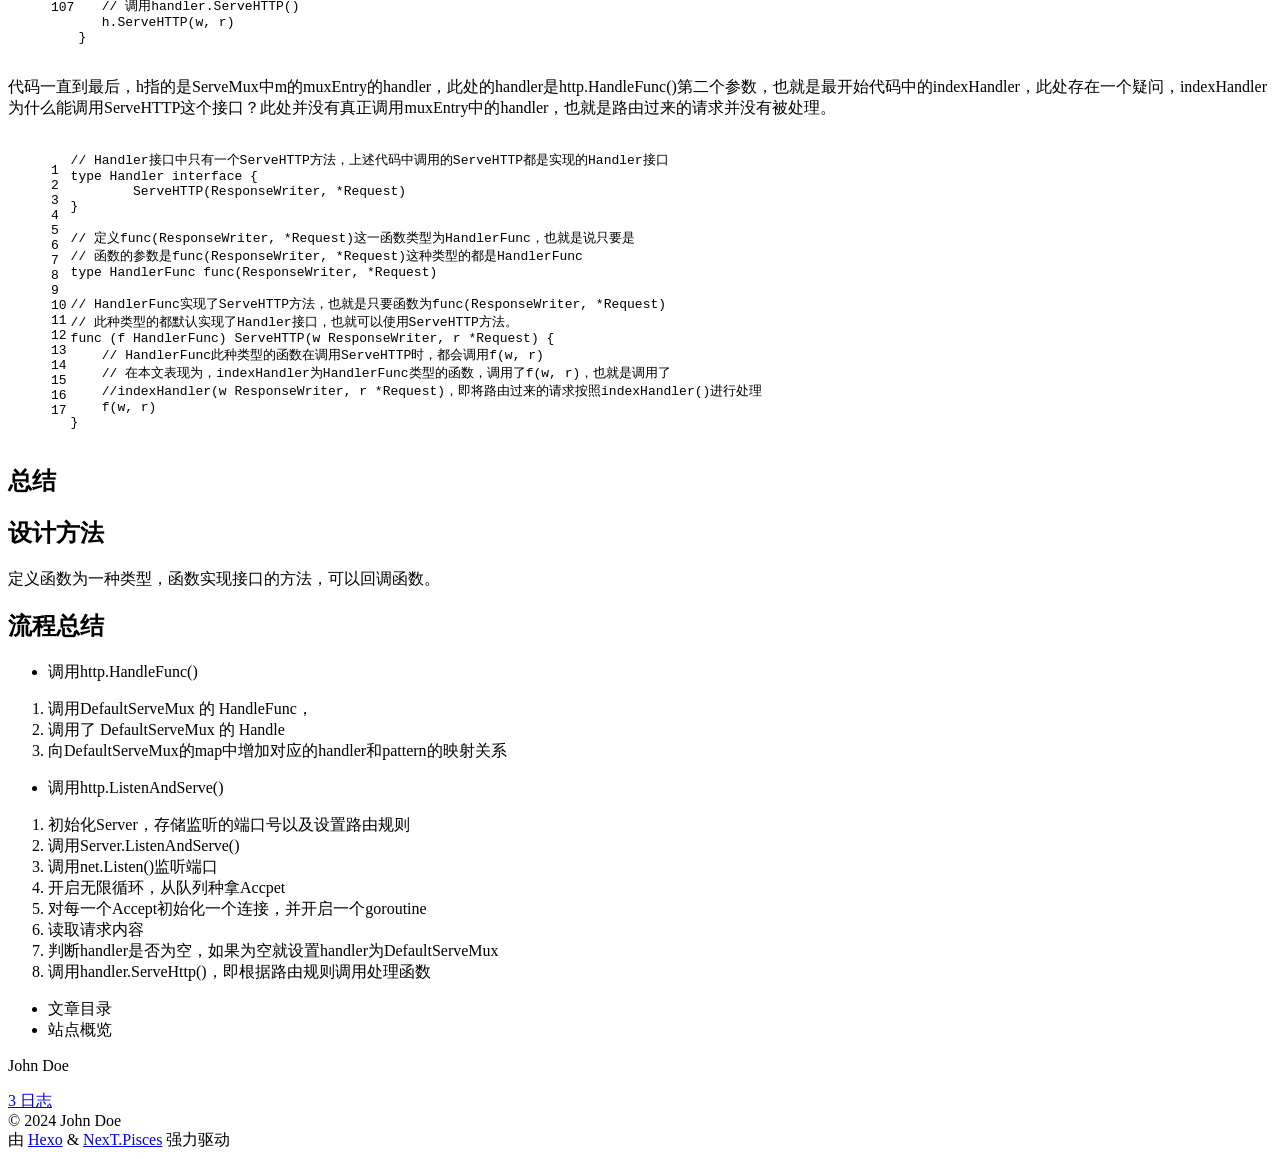
==== commit 464dbcef: "Site updated: 2024-01-07 20:10:53" ====
--- a/index.html
+++ b/index.html
@@ -141,6 +141,105 @@
 
           <div class="content index posts-expand">
             
+      
+  
+  
+  <article itemscope itemtype="http://schema.org/Article" class="post-block" lang="zh-CN">
+    <link itemprop="mainEntityOfPage" href="https://xichuanliang.github.io/container.github.io/2024/01/07/kubeadmInit-%E4%B8%80/">
+
+    <span hidden itemprop="author" itemscope itemtype="http://schema.org/Person">
+      <meta itemprop="image" content="/container.github.io/images/avatar.gif">
+      <meta itemprop="name" content="John Doe">
+      <meta itemprop="description" content="">
+    </span>
+
+    <span hidden itemprop="publisher" itemscope itemtype="http://schema.org/Organization">
+      <meta itemprop="name" content="Hexo">
+    </span>
+      <header class="post-header">
+        <h2 class="post-title" itemprop="name headline">
+          
+            <a href="/container.github.io/2024/01/07/kubeadmInit-%E4%B8%80/" class="post-title-link" itemprop="url">kubeadmInit (一)</a>
+        </h2>
+
+        <div class="post-meta">
+            <span class="post-meta-item">
+              <span class="post-meta-item-icon">
+                <i class="far fa-calendar"></i>
+              </span>
+              <span class="post-meta-item-text">发表于</span>
+              
+
+              <time title="创建时间：2024-01-07 20:08:44 / 修改时间：20:09:37" itemprop="dateCreated datePublished" datetime="2024-01-07T20:08:44+08:00">2024-01-07</time>
+            </span>
+
+          
+
+        </div>
+      </header>
+
+    
+    
+    
+    <div class="post-body" itemprop="articleBody">
+
+      
+          <h1 id="kubeadm-Init"><a href="#kubeadm-Init" class="headerlink" title="kubeadm Init"></a>kubeadm Init</h1><p>kubeadm 是一个 Kubernetes 集群引导工具，用于简化在 Linux 系统上初始化和设置 Kubernetes 控制平面节点（master节点）和工作节点（worker节点）。它的目标是降低 Kubernetes 部署的难度，使得用户可以更容易地搭建一个符合最佳实践的 Kubernetes 集群。</p>
+<p>本文从源码的角度介绍kubeadm init命令，该命令用于初始化一个k8s集群节点。</p>
+<figure class="highlight shell"><table><tr><td class="gutter"><pre><span class="line">1</span><br><span class="line">2</span><br><span class="line">3</span><br><span class="line">4</span><br><span class="line">5</span><br><span class="line">6</span><br></pre></td><td class="code"><pre><span class="line">kubeadm init \</span><br><span class="line">--apiserver-advertise-address=192.168.xxx.xxx \</span><br><span class="line">--image-repository registry.aliyuncs.com/google_containers \</span><br><span class="line">--kubernetes-version=v1.23.0 \</span><br><span class="line">--service-cidr=10.96.0.0/12 \</span><br><span class="line">--pod-network-cidr=10.244.0.0/16</span><br></pre></td></tr></table></figure>
+
+<ol>
+<li><p>通过cobra框架引入kubeadm init命令</p>
+<ul>
+<li>通过initRunner.Run(args)命令，真正开始执行kubeadm init命令</li>
+<li>AddInitConfigFlags()，添加k8s初始化的参数，比如–skip-phases&#x3D;xxx，添加另一个节点作为master节点，设置vip的ip</li>
+<li>AddClusterConfigFlags()，添加k8s集群的配置，比如网络配置，k8s版本，控制平面ip，镜像仓库地址</li>
+<li>AddInitOtherFlags()，添加额外的配置文件，比如kubeconfig的位置等等</li>
+<li>initRunner.SetAdditionalFlags()，给api server、controll manager、scheduler添加默认的额外的配置，比如日志的路径以及其他相关信息</li>
+<li>initRunner.AppendPhase()，将K8s初始化的每个步骤添加进命令中</li>
+<li>initRunner.SetDataInitializer()，判断是否跳过cri的检查，是否跳过DNSPhase、ProxyPhase，以及其他的–skip-phases&#x3D;xxx指令</li>
+</ul>
+<figure class="highlight go"><table><tr><td class="gutter"><pre><span class="line">1</span><br><span class="line">2</span><br><span class="line">3</span><br><span class="line">4</span><br><span class="line">5</span><br><span class="line">6</span><br><span class="line">7</span><br><span class="line">8</span><br><span class="line">9</span><br><span class="line">10</span><br><span class="line">11</span><br><span class="line">12</span><br><span class="line">13</span><br><span class="line">14</span><br><span class="line">15</span><br><span class="line">16</span><br><span class="line">17</span><br><span class="line">18</span><br><span class="line">19</span><br><span class="line">20</span><br><span class="line">21</span><br><span class="line">22</span><br><span class="line">23</span><br><span class="line">24</span><br><span class="line">25</span><br><span class="line">26</span><br><span class="line">27</span><br><span class="line">28</span><br><span class="line">29</span><br><span class="line">30</span><br><span class="line">31</span><br><span class="line">32</span><br><span class="line">33</span><br><span class="line">34</span><br><span class="line">35</span><br><span class="line">36</span><br><span class="line">37</span><br><span class="line">38</span><br><span class="line">39</span><br><span class="line">40</span><br><span class="line">41</span><br><span class="line">42</span><br><span class="line">43</span><br><span class="line">44</span><br><span class="line">45</span><br><span class="line">46</span><br><span class="line">47</span><br><span class="line">48</span><br><span class="line">49</span><br><span class="line">50</span><br><span class="line">51</span><br><span class="line">52</span><br><span class="line">53</span><br><span class="line">54</span><br><span class="line">55</span><br><span class="line">56</span><br><span class="line">57</span><br><span class="line">58</span><br><span class="line">59</span><br><span class="line">60</span><br><span class="line">61</span><br><span class="line">62</span><br><span class="line">63</span><br><span class="line">64</span><br><span class="line">65</span><br><span class="line">66</span><br><span class="line">67</span><br><span class="line">68</span><br><span class="line">69</span><br><span class="line">70</span><br><span class="line">71</span><br><span class="line">72</span><br><span class="line">73</span><br><span class="line">74</span><br><span class="line">75</span><br><span class="line">76</span><br><span class="line">77</span><br><span class="line">78</span><br><span class="line">79</span><br><span class="line">80</span><br><span class="line">81</span><br><span class="line">82</span><br><span class="line">83</span><br></pre></td><td class="code"><pre><span class="line"><span class="function"><span class="keyword">func</span> <span class="title">newCmdInit</span><span class="params">(out io.Writer, initOptions *initOptions)</span></span> *cobra.Command &#123;</span><br><span class="line">	<span class="keyword">if</span> initOptions == <span class="literal">nil</span> &#123;</span><br><span class="line">		initOptions = newInitOptions()</span><br><span class="line">	&#125;</span><br><span class="line">	initRunner := workflow.NewRunner()</span><br><span class="line"></span><br><span class="line">	cmd := &amp;cobra.Command&#123;</span><br><span class="line">		Use:   <span class="string">&quot;init&quot;</span>,</span><br><span class="line">		Short: <span class="string">&quot;Run this command in order to set up the Kubernetes control plane&quot;</span>,</span><br><span class="line">		RunE: <span class="function"><span class="keyword">func</span><span class="params">(cmd *cobra.Command, args []<span class="type">string</span>)</span></span> <span class="type">error</span> &#123;</span><br><span class="line">			c, err := initRunner.InitData(args)</span><br><span class="line">			<span class="keyword">if</span> err != <span class="literal">nil</span> &#123;</span><br><span class="line">				<span class="keyword">return</span> err</span><br><span class="line">			&#125;</span><br><span class="line"></span><br><span class="line">			data := c.(*initData)</span><br><span class="line">			fmt.Printf(<span class="string">&quot;[init] Using Kubernetes version: %s\n&quot;</span>, data.cfg.KubernetesVersion)</span><br><span class="line">			</span><br><span class="line">			<span class="keyword">return</span> initRunner.Run(args)</span><br><span class="line">		&#125;,</span><br><span class="line">		Args: cobra.NoArgs,</span><br><span class="line">	&#125;</span><br><span class="line"></span><br><span class="line">	<span class="comment">// add flags to the init command.</span></span><br><span class="line">	<span class="comment">// init command local flags could be eventually inherited by the sub-commands automatically generated for phases</span></span><br><span class="line">	AddInitConfigFlags(cmd.Flags(), initOptions.externalInitCfg)</span><br><span class="line">	AddClusterConfigFlags(cmd.Flags(), initOptions.externalClusterCfg, &amp;initOptions.featureGatesString)</span><br><span class="line">	AddInitOtherFlags(cmd.Flags(), initOptions)</span><br><span class="line">	initOptions.bto.AddTokenFlag(cmd.Flags())</span><br><span class="line">	initOptions.bto.AddTTLFlag(cmd.Flags())</span><br><span class="line">	options.AddImageMetaFlags(cmd.Flags(), &amp;initOptions.externalClusterCfg.ImageRepository)</span><br><span class="line"></span><br><span class="line">	<span class="comment">// defines additional flag that are not used by the init command but that could be eventually used</span></span><br><span class="line">	<span class="comment">// by the sub-commands automatically generated for phases</span></span><br><span class="line">	initRunner.SetAdditionalFlags(<span class="function"><span class="keyword">func</span><span class="params">(flags *flag.FlagSet)</span></span> &#123;</span><br><span class="line">		options.AddKubeConfigFlag(flags, &amp;initOptions.kubeconfigPath)</span><br><span class="line">		options.AddKubeConfigDirFlag(flags, &amp;initOptions.kubeconfigDir)</span><br><span class="line">		options.AddControlPlanExtraArgsFlags(flags, &amp;initOptions.externalClusterCfg.APIServer.ExtraArgs, &amp;initOptions.externalClusterCfg.ControllerManager.ExtraArgs, &amp;initOptions.externalClusterCfg.Scheduler.ExtraArgs)</span><br><span class="line">	&#125;)</span><br><span class="line"></span><br><span class="line">	<span class="comment">// initialize the workflow runner with the list of phases</span></span><br><span class="line">	initRunner.AppendPhase(phases.NewPreflightPhase())</span><br><span class="line">	initRunner.AppendPhase(phases.NewCertsPhase())</span><br><span class="line">	initRunner.AppendPhase(phases.NewKubeConfigPhase())</span><br><span class="line">	initRunner.AppendPhase(phases.NewEtcdPhase())</span><br><span class="line">	initRunner.AppendPhase(phases.NewControlPlanePhase())</span><br><span class="line">	initRunner.AppendPhase(phases.NewKubeletStartPhase())</span><br><span class="line">	initRunner.AppendPhase(phases.NewWaitControlPlanePhase())</span><br><span class="line">	initRunner.AppendPhase(phases.NewUploadConfigPhase())</span><br><span class="line">	initRunner.AppendPhase(phases.NewUploadCertsPhase())</span><br><span class="line">	initRunner.AppendPhase(phases.NewMarkControlPlanePhase())</span><br><span class="line">	initRunner.AppendPhase(phases.NewBootstrapTokenPhase())</span><br><span class="line">	initRunner.AppendPhase(phases.NewKubeletFinalizePhase())</span><br><span class="line">	initRunner.AppendPhase(phases.NewAddonPhase())</span><br><span class="line">	initRunner.AppendPhase(phases.NewShowJoinCommandPhase())</span><br><span class="line"></span><br><span class="line">	<span class="comment">// sets the data builder function, that will be used by the runner</span></span><br><span class="line">	<span class="comment">// both when running the entire workflow or single phases</span></span><br><span class="line">	initRunner.SetDataInitializer(<span class="function"><span class="keyword">func</span><span class="params">(cmd *cobra.Command, args []<span class="type">string</span>)</span></span> (workflow.RunData, <span class="type">error</span>) &#123;</span><br><span class="line">		<span class="keyword">if</span> cmd.Flags().Lookup(options.NodeCRISocket) == <span class="literal">nil</span> &#123;</span><br><span class="line">			<span class="comment">// skip CRI detection</span></span><br><span class="line">			<span class="comment">// assume that the command execution does not depend on CRISocket when --cri-socket flag is not set</span></span><br><span class="line">			initOptions.skipCRIDetect = <span class="literal">true</span></span><br><span class="line">		&#125;</span><br><span class="line">		data, err := newInitData(cmd, args, initOptions, out)</span><br><span class="line">		<span class="keyword">if</span> err != <span class="literal">nil</span> &#123;</span><br><span class="line">			<span class="keyword">return</span> <span class="literal">nil</span>, err</span><br><span class="line">		&#125;</span><br><span class="line">		<span class="comment">// If the flag for skipping phases was empty, use the values from config</span></span><br><span class="line">		<span class="keyword">if</span> <span class="built_in">len</span>(initRunner.Options.SkipPhases) == <span class="number">0</span> &#123;</span><br><span class="line">			initRunner.Options.SkipPhases = data.cfg.SkipPhases</span><br><span class="line">		&#125;</span><br><span class="line"></span><br><span class="line">		initRunner.Options.SkipPhases = manageSkippedAddons(&amp;data.cfg.ClusterConfiguration, initRunner.Options.SkipPhases)</span><br><span class="line">		<span class="keyword">return</span> data, <span class="literal">nil</span></span><br><span class="line">	&#125;)</span><br><span class="line"></span><br><span class="line">	<span class="comment">// binds the Runner to kubeadm init command by altering</span></span><br><span class="line">	<span class="comment">// command help, adding --skip-phases flag and by adding phases subcommands</span></span><br><span class="line">	initRunner.BindToCommand(cmd)</span><br><span class="line"></span><br><span class="line">	<span class="keyword">return</span> cmd</span><br><span class="line"></span><br></pre></td></tr></table></figure>
+</li>
+<li><p>执行kubeadm的命令</p>
+<ul>
+<li>phases.NewPreflightPhase()，用于对控制面节点进行预检查<ul>
+<li>真正执行的方法检查的方法为runPreflight()</li>
+</ul>
+</li>
+</ul>
+<figure class="highlight go"><table><tr><td class="gutter"><pre><span class="line">1</span><br><span class="line">2</span><br><span class="line">3</span><br><span class="line">4</span><br><span class="line">5</span><br><span class="line">6</span><br><span class="line">7</span><br><span class="line">8</span><br><span class="line">9</span><br><span class="line">10</span><br><span class="line">11</span><br><span class="line">12</span><br><span class="line">13</span><br><span class="line">14</span><br><span class="line">15</span><br><span class="line">16</span><br><span class="line">17</span><br></pre></td><td class="code"><pre><span class="line"><span class="function"><span class="keyword">func</span> <span class="title">NewPreflightPhase</span><span class="params">()</span></span> workflow.Phase &#123;</span><br><span class="line">	<span class="keyword">return</span> workflow.Phase&#123;</span><br><span class="line">		Name:<span class="string">&quot;preflight&quot;</span>,</span><br><span class="line">		Short:   <span class="string">&quot;Run pre-flight checks&quot;</span>,</span><br><span class="line">		Long:    <span class="string">&quot;Run pre-flight checks for kubeadm init.&quot;</span>,</span><br><span class="line">		Example: preflightExample,</span><br><span class="line">        <span class="comment">// 真正执行的预检查的方法</span></span><br><span class="line">		Run:     runPreflight,</span><br><span class="line">		InheritFlags: []<span class="type">string</span>&#123;</span><br><span class="line">			options.CfgPath,</span><br><span class="line">			options.ImageRepository,</span><br><span class="line">			options.NodeCRISocket,</span><br><span class="line">			options.IgnorePreflightErrors,</span><br><span class="line">			options.DryRun,</span><br><span class="line">		&#125;,</span><br><span class="line">	&#125;</span><br><span class="line">&#125;</span><br></pre></td></tr></table></figure>
+
+<ul>
+<li>runPreflight()<ul>
+<li>RunInitNodeChecks()，对控制节点进行检查<ul>
+<li>InitNodeChecks()，对控制平面的节点进行各种检查，包括cpu数，内存数，k8s版本等等</li>
+<li>RunChecks()，将上述的各种检查进行实施</li>
+<li>RunPullImagesCheck()，先判断cri是否运行，然后根据拉取镜像的策略，对于kubeadm所需的镜像进行拉取</li>
+</ul>
+</li>
+</ul>
+</li>
+</ul>
+<figure class="highlight go"><table><tr><td class="gutter"><pre><span class="line">1</span><br><span class="line">2</span><br><span class="line">3</span><br><span class="line">4</span><br><span class="line">5</span><br><span class="line">6</span><br><span class="line">7</span><br><span class="line">8</span><br><span class="line">9</span><br><span class="line">10</span><br><span class="line">11</span><br><span class="line">12</span><br><span class="line">13</span><br><span class="line">14</span><br><span class="line">15</span><br><span class="line">16</span><br><span class="line">17</span><br><span class="line">18</span><br><span class="line">19</span><br><span class="line">20</span><br><span class="line">21</span><br></pre></td><td class="code"><pre><span class="line"><span class="function"><span class="keyword">func</span> <span class="title">runPreflight</span><span class="params">(c workflow.RunData)</span></span> <span class="type">error</span> &#123;</span><br><span class="line">	data, ok := c.(InitData)</span><br><span class="line">	<span class="keyword">if</span> !ok &#123;</span><br><span class="line">		<span class="keyword">return</span> errors.New(<span class="string">&quot;preflight phase invoked with an invalid data struct&quot;</span>)</span><br><span class="line">	&#125;</span><br><span class="line"></span><br><span class="line">	fmt.Println(<span class="string">&quot;[preflight] Running pre-flight checks&quot;</span>)</span><br><span class="line">	<span class="keyword">if</span> err := preflight.RunInitNodeChecks(utilsexec.New(), data.Cfg(), data.IgnorePreflightErrors(), <span class="literal">false</span>, <span class="literal">false</span>); err != <span class="literal">nil</span> &#123;</span><br><span class="line">		<span class="keyword">return</span> err</span><br><span class="line">	&#125;</span><br><span class="line"></span><br><span class="line">	<span class="keyword">if</span> data.DryRun() &#123;</span><br><span class="line">		fmt.Println(<span class="string">&quot;[preflight] Would pull the required images (like &#x27;kubeadm config images pull&#x27;)&quot;</span>)</span><br><span class="line">		<span class="keyword">return</span> <span class="literal">nil</span></span><br><span class="line">	&#125;</span><br><span class="line"></span><br><span class="line">	fmt.Println(<span class="string">&quot;[preflight] Pulling images required for setting up a Kubernetes cluster&quot;</span>)</span><br><span class="line">	fmt.Println(<span class="string">&quot;[preflight] This might take a minute or two, depending on the speed of your internet connection&quot;</span>)</span><br><span class="line">	fmt.Println(<span class="string">&quot;[preflight] You can also perform this action in beforehand using &#x27;kubeadm config images pull&#x27;&quot;</span>)</span><br><span class="line">	<span class="keyword">return</span> preflight.RunPullImagesCheck(utilsexec.New(), data.Cfg(), data.IgnorePreflightErrors())</span><br><span class="line">&#125;</span><br></pre></td></tr></table></figure>
+
+<figure class="highlight go"><table><tr><td class="gutter"><pre><span class="line">1</span><br><span class="line">2</span><br><span class="line">3</span><br><span class="line">4</span><br><span class="line">5</span><br><span class="line">6</span><br><span class="line">7</span><br><span class="line">8</span><br><span class="line">9</span><br><span class="line">10</span><br><span class="line">11</span><br><span class="line">12</span><br><span class="line">13</span><br><span class="line">14</span><br><span class="line">15</span><br><span class="line">16</span><br><span class="line">17</span><br><span class="line">18</span><br><span class="line">19</span><br><span class="line">20</span><br><span class="line">21</span><br><span class="line">22</span><br><span class="line">23</span><br><span class="line">24</span><br><span class="line">25</span><br><span class="line">26</span><br><span class="line">27</span><br><span class="line">28</span><br><span class="line">29</span><br><span class="line">30</span><br><span class="line">31</span><br><span class="line">32</span><br><span class="line">33</span><br><span class="line">34</span><br><span class="line">35</span><br><span class="line">36</span><br><span class="line">37</span><br><span class="line">38</span><br><span class="line">39</span><br><span class="line">40</span><br><span class="line">41</span><br><span class="line">42</span><br><span class="line">43</span><br><span class="line">44</span><br><span class="line">45</span><br><span class="line">46</span><br><span class="line">47</span><br><span class="line">48</span><br><span class="line">49</span><br><span class="line">50</span><br><span class="line">51</span><br><span class="line">52</span><br><span class="line">53</span><br><span class="line">54</span><br><span class="line">55</span><br><span class="line">56</span><br><span class="line">57</span><br><span class="line">58</span><br><span class="line">59</span><br><span class="line">60</span><br><span class="line">61</span><br><span class="line">62</span><br><span class="line">63</span><br><span class="line">64</span><br><span class="line">65</span><br><span class="line">66</span><br><span class="line">67</span><br><span class="line">68</span><br><span class="line">69</span><br><span class="line">70</span><br><span class="line">71</span><br><span class="line">72</span><br><span class="line">73</span><br><span class="line">74</span><br><span class="line">75</span><br><span class="line">76</span><br><span class="line">77</span><br><span class="line">78</span><br><span class="line">79</span><br><span class="line">80</span><br><span class="line">81</span><br><span class="line">82</span><br><span class="line">83</span><br><span class="line">84</span><br><span class="line">85</span><br><span class="line">86</span><br><span class="line">87</span><br><span class="line">88</span><br><span class="line">89</span><br><span class="line">90</span><br><span class="line">91</span><br><span class="line">92</span><br><span class="line">93</span><br><span class="line">94</span><br><span class="line">95</span><br><span class="line">96</span><br><span class="line">97</span><br><span class="line">98</span><br><span class="line">99</span><br><span class="line">100</span><br><span class="line">101</span><br><span class="line">102</span><br><span class="line">103</span><br><span class="line">104</span><br><span class="line">105</span><br><span class="line">106</span><br><span class="line">107</span><br><span class="line">108</span><br><span class="line">109</span><br><span class="line">110</span><br><span class="line">111</span><br><span class="line">112</span><br><span class="line">113</span><br><span class="line">114</span><br><span class="line">115</span><br><span class="line">116</span><br><span class="line">117</span><br><span class="line">118</span><br><span class="line">119</span><br></pre></td><td class="code"><pre><span class="line"><span class="function"><span class="keyword">func</span> <span class="title">RunInitNodeChecks</span><span class="params">(execer utilsexec.Interface, cfg *kubeadmapi.InitConfiguration, ignorePreflightErrors sets.Set[<span class="type">string</span>], isSecondaryControlPlane <span class="type">bool</span>, downloadCerts <span class="type">bool</span>)</span></span> <span class="type">error</span> &#123;</span><br><span class="line">	checks, err := InitNodeChecks(execer, cfg, ignorePreflightErrors, isSecondaryControlPlane, downloadCerts)</span><br><span class="line">	<span class="keyword">if</span> err != <span class="literal">nil</span> &#123;</span><br><span class="line">		<span class="keyword">return</span> err</span><br><span class="line">	&#125;</span><br><span class="line">	<span class="keyword">return</span> RunChecks(checks, os.Stderr, ignorePreflightErrors)</span><br><span class="line">&#125;</span><br><span class="line"></span><br><span class="line"><span class="function"><span class="keyword">func</span> <span class="title">InitNodeChecks</span><span class="params">(execer utilsexec.Interface, cfg *kubeadmapi.InitConfiguration, ignorePreflightErrors sets.Set[<span class="type">string</span>], isSecondaryControlPlane <span class="type">bool</span>, downloadCerts <span class="type">bool</span>)</span></span> ([]Checker, <span class="type">error</span>) &#123;</span><br><span class="line">    <span class="comment">// 第一个控制平面节点</span></span><br><span class="line">	<span class="keyword">if</span> !isSecondaryControlPlane &#123;</span><br><span class="line">		<span class="comment">// 检查是否是root用户权限</span></span><br><span class="line">		<span class="keyword">if</span> err := RunRootCheckOnly(ignorePreflightErrors); err != <span class="literal">nil</span> &#123;</span><br><span class="line">			<span class="keyword">return</span> <span class="literal">nil</span>, err</span><br><span class="line">		&#125;</span><br><span class="line">	&#125;</span><br><span class="line">	<span class="comment">// 生成/etc/kubernetes/manifests/路径用来保存static pod的yaml</span></span><br><span class="line">	manifestsDir := filepath.Join(kubeadmconstants.KubernetesDir, kubeadmconstants.ManifestsSubDirName)</span><br><span class="line">    <span class="comment">// 将对于控制平面的各种预检查封装进checks，后续由RunChecks执行各种检查</span></span><br><span class="line">	checks := []Checker&#123;</span><br><span class="line">        <span class="comment">// master节点的cpu数必须大于2</span></span><br><span class="line">		NumCPUCheck&#123;NumCPU: kubeadmconstants.ControlPlaneNumCPU&#125;,</span><br><span class="line">        <span class="comment">// 实际中并未对内存数做出检查</span></span><br><span class="line">		MemCheck&#123;Mem: kubeadmconstants.ControlPlaneMem&#125;,</span><br><span class="line">        <span class="comment">// 检查kubeadm和k8s的version，k8s的version不能大于kubeadm的version</span></span><br><span class="line">		KubernetesVersionCheck&#123;KubernetesVersion: cfg.KubernetesVersion, KubeadmVersion: kubeadmversion.Get().GitVersion&#125;,</span><br><span class="line">		<span class="comment">// 检查防火墙的状态，防火墙的开启会报警告，但是仍会继续执行</span></span><br><span class="line">        FirewalldCheck&#123;ports: []<span class="type">int</span>&#123;<span class="type">int</span>(cfg.LocalAPIEndpoint.BindPort), kubeadmconstants.KubeletPort&#125;&#125;,</span><br><span class="line">        <span class="comment">// 检查服务的端口是否被占用</span></span><br><span class="line">		PortOpenCheck&#123;port: <span class="type">int</span>(cfg.LocalAPIEndpoint.BindPort)&#125;,</span><br><span class="line">		PortOpenCheck&#123;port: kubeadmconstants.KubeSchedulerPort&#125;,</span><br><span class="line">		PortOpenCheck&#123;port: kubeadmconstants.KubeControllerManagerPort&#125;,</span><br><span class="line">        <span class="comment">// 检查 /etc/kubernetes/manifests/ 文件下的路径是不是已经存在</span></span><br><span class="line">		FileAvailableCheck&#123;Path: kubeadmconstants.GetStaticPodFilepath(kubeadmconstants.KubeAPIServer, manifestsDir)&#125;,</span><br><span class="line">		FileAvailableCheck&#123;Path: kubeadmconstants.GetStaticPodFilepath(kubeadmconstants.KubeControllerManager, manifestsDir)&#125;,</span><br><span class="line">		FileAvailableCheck&#123;Path: kubeadmconstants.GetStaticPodFilepath(kubeadmconstants.KubeScheduler, manifestsDir)&#125;,</span><br><span class="line">		FileAvailableCheck&#123;Path: kubeadmconstants.GetStaticPodFilepath(kubeadmconstants.Etcd, manifestsDir)&#125;,</span><br><span class="line">        <span class="comment">// 检查http的连接是通过 直接连接还是通过代理连接</span></span><br><span class="line">		HTTPProxyCheck&#123;Proto: <span class="string">&quot;https&quot;</span>, Host: cfg.LocalAPIEndpoint.AdvertiseAddress&#125;,</span><br><span class="line">	&#125;</span><br><span class="line"></span><br><span class="line">	<span class="comment">// k8s在1.21后，就支持双协议栈（ipv4/ipv6），所以在配一些网络参数的时候可以配置&lt;IPv4 CIDR&gt;,&lt;IPv6 CIDR&gt;</span></span><br><span class="line">	IPV4Check := <span class="literal">false</span></span><br><span class="line">	IPV6Check := <span class="literal">false</span></span><br><span class="line">	cidrs := strings.Split(cfg.Networking.ServiceSubnet, <span class="string">&quot;,&quot;</span>)</span><br><span class="line">	<span class="keyword">for</span> _, cidr := <span class="keyword">range</span> cidrs &#123;</span><br><span class="line">		checks = <span class="built_in">append</span>(checks, HTTPProxyCIDRCheck&#123;Proto: <span class="string">&quot;https&quot;</span>, CIDR: cidr&#125;)</span><br><span class="line">		<span class="keyword">if</span> !IPV4Check &amp;&amp; netutils.IsIPv4CIDRString(cidr) &#123;</span><br><span class="line">			IPV4Check = <span class="literal">true</span></span><br><span class="line">		&#125;</span><br><span class="line">		<span class="keyword">if</span> !IPV6Check &amp;&amp; netutils.IsIPv6CIDRString(cidr) &#123;</span><br><span class="line">			IPV6Check = <span class="literal">true</span></span><br><span class="line">		&#125;</span><br><span class="line"></span><br><span class="line">	&#125;</span><br><span class="line">	cidrs = strings.Split(cfg.Networking.PodSubnet, <span class="string">&quot;,&quot;</span>)</span><br><span class="line">	<span class="keyword">for</span> _, cidr := <span class="keyword">range</span> cidrs &#123;</span><br><span class="line">		checks = <span class="built_in">append</span>(checks, HTTPProxyCIDRCheck&#123;Proto: <span class="string">&quot;https&quot;</span>, CIDR: cidr&#125;)</span><br><span class="line">		<span class="keyword">if</span> !IPV4Check &amp;&amp; netutils.IsIPv4CIDRString(cidr) &#123;</span><br><span class="line">			IPV4Check = <span class="literal">true</span></span><br><span class="line">		&#125;</span><br><span class="line">		<span class="keyword">if</span> !IPV6Check &amp;&amp; netutils.IsIPv6CIDRString(cidr) &#123;</span><br><span class="line">			IPV6Check = <span class="literal">true</span></span><br><span class="line">		&#125;</span><br><span class="line">	&#125;</span><br><span class="line"></span><br><span class="line">    <span class="comment">// 对于第一个控制平面的节点进行检查</span></span><br><span class="line">	<span class="keyword">if</span> !isSecondaryControlPlane &#123;</span><br><span class="line">        <span class="comment">// 检查crictl、crictl socket以及cri是否运行</span></span><br><span class="line">        <span class="comment">// 检查swap关没、hostname设置没、kubelet版本</span></span><br><span class="line">		checks = addCommonChecks(execer, cfg.KubernetesVersion, &amp;cfg.NodeRegistration, checks)</span><br><span class="line"></span><br><span class="line">		<span class="comment">// netfilter 模板是否加载，用于容器网络和主机网络进行隔离，通常在/etc/sysctl.conf中有相应的设置结果</span></span><br><span class="line">		<span class="keyword">if</span> ip := netutils.ParseIPSloppy(cfg.LocalAPIEndpoint.AdvertiseAddress); ip != <span class="literal">nil</span> &#123;</span><br><span class="line">			<span class="keyword">if</span> !IPV4Check &amp;&amp; netutils.IsIPv4(ip) &#123;</span><br><span class="line">				IPV4Check = <span class="literal">true</span></span><br><span class="line">			&#125;</span><br><span class="line">			<span class="keyword">if</span> !IPV6Check &amp;&amp; netutils.IsIPv6(ip) &#123;</span><br><span class="line">				IPV6Check = <span class="literal">true</span></span><br><span class="line">			&#125;</span><br><span class="line">		&#125;</span><br><span class="line"></span><br><span class="line">		<span class="keyword">if</span> IPV4Check &#123;</span><br><span class="line">			checks = addIPv4Checks(checks)</span><br><span class="line">		&#125;</span><br><span class="line">		<span class="keyword">if</span> IPV6Check &#123;</span><br><span class="line">			checks = addIPv6Checks(checks)</span><br><span class="line">		&#125;</span><br><span class="line"></span><br><span class="line">		<span class="comment">// if using an external etcd</span></span><br><span class="line">		<span class="keyword">if</span> cfg.Etcd.External != <span class="literal">nil</span> &#123;</span><br><span class="line">			<span class="comment">// Check external etcd version before creating the cluster</span></span><br><span class="line">			checks = <span class="built_in">append</span>(checks, ExternalEtcdVersionCheck&#123;Etcd: cfg.Etcd&#125;)</span><br><span class="line">		&#125;</span><br><span class="line">	&#125;</span><br><span class="line">	<span class="comment">// 如果是同一个节点上的etcd，就只需要检查端口占用、路径存不存在的问题</span></span><br><span class="line">	<span class="keyword">if</span> cfg.Etcd.Local != <span class="literal">nil</span> &#123;</span><br><span class="line">		<span class="comment">// Only do etcd related checks when required to install a local etcd</span></span><br><span class="line">		checks = <span class="built_in">append</span>(checks,</span><br><span class="line">			PortOpenCheck&#123;port: kubeadmconstants.EtcdListenClientPort&#125;,</span><br><span class="line">			PortOpenCheck&#123;port: kubeadmconstants.EtcdListenPeerPort&#125;,</span><br><span class="line">			DirAvailableCheck&#123;Path: cfg.Etcd.Local.DataDir&#125;,</span><br><span class="line">		)</span><br><span class="line">	&#125;</span><br><span class="line">	<span class="comment">// 如果给k8s配置的是外部的etcd集群，就要对caFile、CertFile、keyFile文件进行检查，查看这些文件存不存在</span></span><br><span class="line">	<span class="keyword">if</span> cfg.Etcd.External != <span class="literal">nil</span> &amp;&amp; !(isSecondaryControlPlane &amp;&amp; downloadCerts) &#123;</span><br><span class="line">		<span class="comment">// Only check etcd certificates when using an external etcd and not joining with automatic download of certs</span></span><br><span class="line">		<span class="keyword">if</span> cfg.Etcd.External.CAFile != <span class="string">&quot;&quot;</span> &#123;</span><br><span class="line">			checks = <span class="built_in">append</span>(checks, FileExistingCheck&#123;Path: cfg.Etcd.External.CAFile, Label: <span class="string">&quot;ExternalEtcdClientCertificates&quot;</span>&#125;)</span><br><span class="line">		&#125;</span><br><span class="line">		<span class="keyword">if</span> cfg.Etcd.External.CertFile != <span class="string">&quot;&quot;</span> &#123;</span><br><span class="line">			checks = <span class="built_in">append</span>(checks, FileExistingCheck&#123;Path: cfg.Etcd.External.CertFile, Label: <span class="string">&quot;ExternalEtcdClientCertificates&quot;</span>&#125;)</span><br><span class="line">		&#125;</span><br><span class="line">		<span class="keyword">if</span> cfg.Etcd.External.KeyFile != <span class="string">&quot;&quot;</span> &#123;</span><br><span class="line">			checks = <span class="built_in">append</span>(checks, FileExistingCheck&#123;Path: cfg.Etcd.External.KeyFile, Label: <span class="string">&quot;ExternalEtcdClientCertificates&quot;</span>&#125;)</span><br><span class="line">		&#125;</span><br><span class="line">	&#125;</span><br><span class="line">	<span class="keyword">return</span> checks, <span class="literal">nil</span></span><br><span class="line">&#125;</span><br></pre></td></tr></table></figure></li>
+</ol>
+
+      
+    </div>
+
+    
+    
+    
+      <footer class="post-footer">
+        <div class="post-eof"></div>
+      </footer>
+  </article>
+  
+  
+  
+
       
   
   
@@ -401,7 +500,7 @@
       <div class="site-state-item site-state-posts">
           <a href="/container.github.io/archives/">
         
-          <span class="site-state-item-count">2</span>
+          <span class="site-state-item-count">3</span>
           <span class="site-state-item-name">日志</span>
         </a>
       </div>
@@ -429,7 +528,7 @@
 <div class="copyright">
   
   &copy; 
-  <span itemprop="copyrightYear">2023</span>
+  <span itemprop="copyrightYear">2024</span>
   <span class="with-love">
     <i class="fa fa-heart"></i>
   </span>
